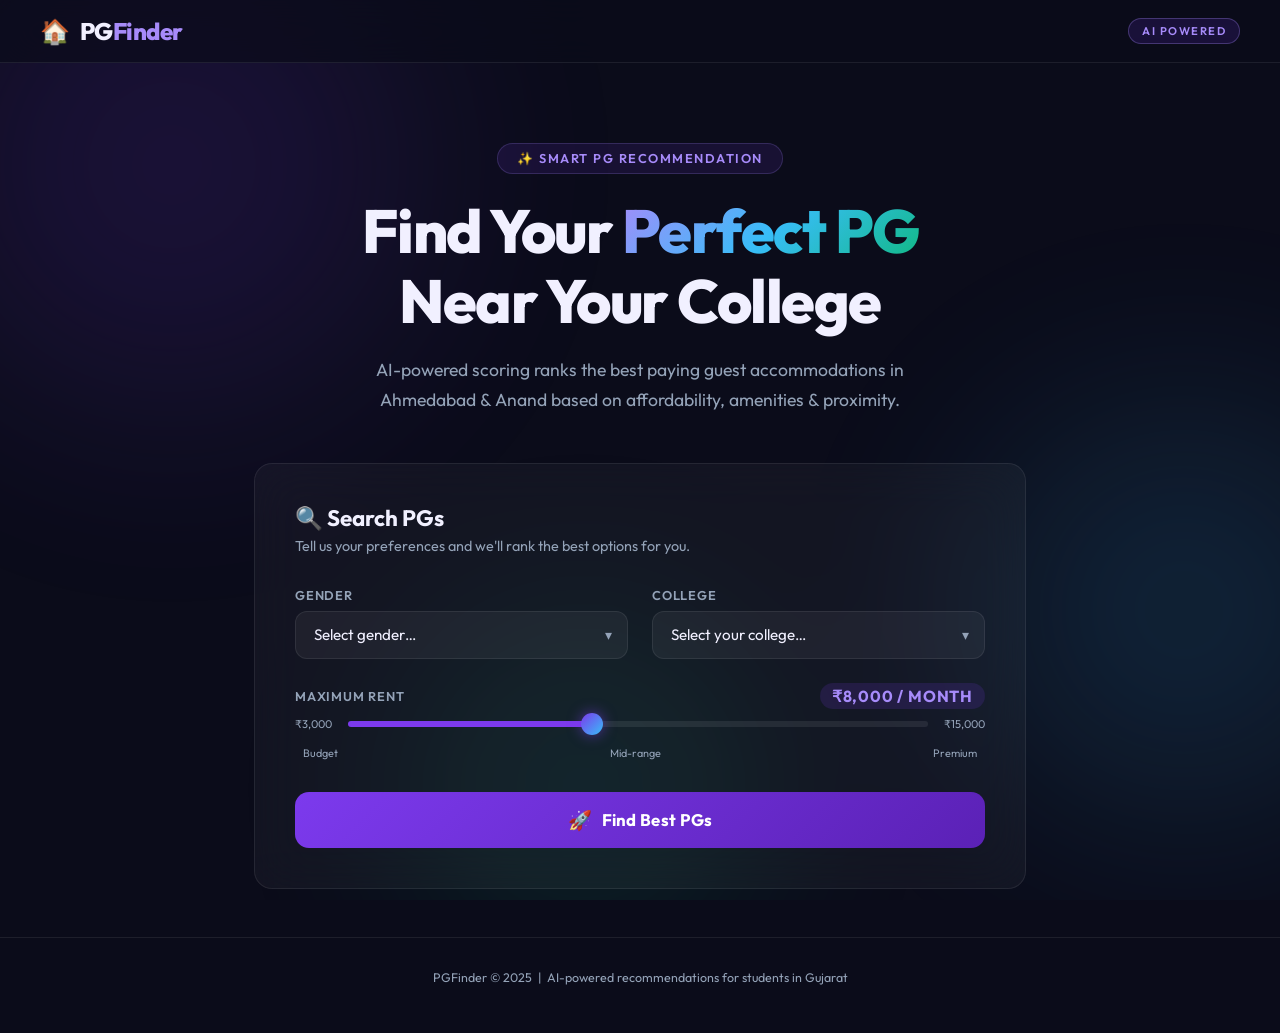
==== index.html @ 22bd1cbd "Add files via upload" ====
<!DOCTYPE html>
<html lang="en">
<head>
  <meta charset="UTF-8" />
  <meta name="viewport" content="width=device-width, initial-scale=1.0" />
  <title>PG Finder – Ahmedabad & Anand</title>
  <meta name="description" content="Find the best Paying Guest (PG) accommodations near your college in Ahmedabad and Anand with AI-powered rank scoring." />
  <link rel="preconnect" href="https://fonts.googleapis.com" />
  <link rel="preconnect" href="https://fonts.gstatic.com" crossorigin />
  <link href="https://fonts.googleapis.com/css2?family=Outfit:wght@300;400;500;600;700;800&display=swap" rel="stylesheet" />
  <link rel="stylesheet" href="/style.css" />
</head>
<body>

<!-- ── Animated Background ── -->
<div class="bg-orbs">
  <div class="orb orb-1"></div>
  <div class="orb orb-2"></div>
  <div class="orb orb-3"></div>
</div>

<!-- ── Navbar ── -->
<nav class="navbar">
  <div class="nav-brand">
    <span class="nav-icon">🏠</span>
    <span class="nav-title">PG<span class="accent">Finder</span></span>
  </div>
  <div class="nav-badge">AI Powered</div>
</nav>

<!-- ── Hero ── -->
<section class="hero">
  <div class="hero-content">
    <div class="hero-tag">✨ Smart PG Recommendation</div>
    <h1 class="hero-title">Find Your <span class="gradient-text">Perfect PG</span><br />Near Your College</h1>
    <p class="hero-subtitle">AI-powered scoring ranks the best paying guest accommodations in Ahmedabad &amp; Anand based on affordability, amenities &amp; proximity.</p>
  </div>
</section>

<!-- ── Search Form Card ── -->
<section class="search-section">
  <div class="glass-card form-card">
    <h2 class="form-title">🔍 Search PGs</h2>
    <p class="form-subtitle">Tell us your preferences and we'll rank the best options for you.</p>

    <form id="pgForm" onsubmit="searchPGs(event)">

      <div class="form-grid">

        <!-- Gender -->
        <div class="field-group">
          <label class="field-label" for="gender">Gender</label>
          <div class="select-wrapper">
            <select id="gender" name="gender" required>
              <option value="" disabled selected>Select gender…</option>
              <option value="Boys">👦 Boys</option>
              <option value="Girls">👧 Girls</option>
              <option value="Unisex">🧑 Unisex (Any)</option>
            </select>
            <span class="select-arrow">▾</span>
          </div>
        </div>

        <!-- College -->
        <div class="field-group">
          <label class="field-label" for="college">College</label>
          <div class="select-wrapper">
            <select id="college" name="college" required>
              <option value="" disabled selected>Select your college…</option>
              <!-- populated via JS -->
            </select>
            <span class="select-arrow">▾</span>
          </div>
        </div>

        <!-- Max Rent -->
        <div class="field-group full-width">
          <label class="field-label" for="rent">
            Maximum Rent
            <span class="rent-value" id="rentDisplay">₹8,000 / month</span>
          </label>
          <div class="range-wrapper">
            <span class="range-label">₹3,000</span>
            <input
              type="range"
              id="rent"
              name="rent"
              min="3000"
              max="15000"
              step="500"
              value="8000"
              oninput="updateRentDisplay(this.value)"
            />
            <span class="range-label">₹15,000</span>
          </div>
          <div class="rent-ticks">
            <span>Budget</span>
            <span>Mid-range</span>
            <span>Premium</span>
          </div>
        </div>

      </div>

      <button type="submit" class="btn-search" id="searchBtn">
        <span class="btn-inner">
          <span class="btn-icon">🚀</span>
          <span class="btn-text">Find Best PGs</span>
        </span>
        <div class="btn-glow"></div>
      </button>
    </form>
  </div>
</section>

<!-- ── Results ── -->
<section class="results-section" id="resultsSection" style="display:none">

  <!-- Stats Bar -->
  <div class="stats-bar glass-card" id="statsBar">
    <div class="stat-item">
      <span class="stat-number" id="statTotal">0</span>
      <span class="stat-label">PGs Found</span>
    </div>
    <div class="stat-divider"></div>
    <div class="stat-item">
      <span class="stat-number" id="statCity">–</span>
      <span class="stat-label">City</span>
    </div>
    <div class="stat-divider"></div>
    <div class="stat-item">
      <span class="stat-number" id="statTopScore">–</span>
      <span class="stat-label">Top Score</span>
    </div>
  </div>

  <!-- Results Header -->
  <div class="results-header">
    <h2 class="results-title" id="resultsTitle">Top Recommended PGs</h2>
    <p class="results-sub" id="results-sub-college">Ranked by our AI score combining rent, distance &amp; amenities</p>
  </div>

  <!-- Cards Grid -->
  <div class="pg-grid" id="pgGrid"></div>

</section>

<!-- ── No Results ── -->
<div class="no-results glass-card" id="noResults" style="display:none">
  <div class="no-results-icon">🔍</div>
  <h3>No PGs Found</h3>
  <p id="noResultsMsg">Try increasing your budget or selecting a different gender filter.</p>
</div>

<!-- ── Footer ── -->
<footer class="footer">
  <p>PGFinder © 2025 &nbsp;|&nbsp; AI-powered recommendations for students in Gujarat</p>
</footer>

<!-- ── Loading Overlay ── -->
<div class="loading-overlay" id="loadingOverlay" style="display:none">
  <div class="loader">
    <div class="loader-ring"></div>
    <p class="loader-text">Finding best PGs…</p>
  </div>
</div>

<script src="/app.js"></script>
</body>
</html>
---- style.css ----
/* ──────────────────────────────────────────────────────────
   PG Finder — Premium Dark Glassmorphism UI
   ────────────────────────────────────────────────────────── */

/* ── Reset & Base ── */
*, *::before, *::after { box-sizing: border-box; margin: 0; padding: 0; }

:root {
  --accent:       #7c3aed;
  --accent-light: #a78bfa;
  --accent-glow:  rgba(124,58,237,0.35);
  --emerald:      #10b981;
  --amber:        #f59e0b;
  --rose:         #f43f5e;
  --sky:          #38bdf8;
  --bg:           #0b0c1a;
  --bg2:          #111228;
  --glass-bg:     rgba(255,255,255,0.04);
  --glass-border: rgba(255,255,255,0.08);
  --text:         #f1f0ff;
  --text-muted:   #94a3b8;
  --radius:       18px;
  --transition:   0.3s cubic-bezier(0.4,0,0.2,1);
}

html { scroll-behavior: smooth; }

body {
  font-family: 'Outfit', sans-serif;
  background: var(--bg);
  color: var(--text);
  min-height: 100vh;
  overflow-x: hidden;
}

/* ── Animated Background Orbs ── */
.bg-orbs { position: fixed; inset: 0; pointer-events: none; z-index: 0; overflow: hidden; }

.orb {
  position: absolute;
  border-radius: 50%;
  filter: blur(100px);
  opacity: 0.18;
  animation: orbFloat 12s ease-in-out infinite;
}

.orb-1 {
  width: 600px; height: 600px;
  background: radial-gradient(circle, #7c3aed, transparent);
  top: -15%; left: -10%;
  animation-delay: 0s;
}

.orb-2 {
  width: 500px; height: 500px;
  background: radial-gradient(circle, #38bdf8, transparent);
  top: 40%; right: -12%;
  animation-delay: 4s;
}

.orb-3 {
  width: 400px; height: 400px;
  background: radial-gradient(circle, #10b981, transparent);
  bottom: -10%; left: 30%;
  animation-delay: 8s;
}

@keyframes orbFloat {
  0%, 100% { transform: translateY(0) scale(1); }
  50%       { transform: translateY(-40px) scale(1.06); }
}

/* ── Navbar ── */
.navbar {
  position: sticky; top: 0; z-index: 100;
  display: flex; align-items: center; justify-content: space-between;
  padding: 1rem 2.5rem;
  background: rgba(11,12,26,0.7);
  backdrop-filter: blur(20px);
  border-bottom: 1px solid var(--glass-border);
}

.nav-brand { display: flex; align-items: center; gap: 0.6rem; }
.nav-icon  { font-size: 1.5rem; }
.nav-title { font-size: 1.5rem; font-weight: 800; letter-spacing: -0.5px; }
.nav-title .accent { color: var(--accent-light); }

.nav-badge {
  font-size: 0.7rem; font-weight: 600; letter-spacing: 1.5px;
  text-transform: uppercase; color: var(--accent-light);
  background: rgba(124,58,237,0.15);
  border: 1px solid rgba(167,139,250,0.3);
  padding: 0.3rem 0.8rem; border-radius: 100px;
}

/* ── Hero ── */
.hero {
  position: relative; z-index: 1;
  text-align: center;
  padding: 5rem 2rem 3rem;
}

.hero-tag {
  display: inline-block;
  font-size: 0.8rem; font-weight: 600;
  letter-spacing: 1.5px; text-transform: uppercase;
  color: var(--accent-light);
  background: rgba(124,58,237,0.12);
  border: 1px solid rgba(167,139,250,0.2);
  padding: 0.4rem 1.2rem; border-radius: 100px;
  margin-bottom: 1.4rem;
  animation: fadeUp 0.6s ease both;
}

.hero-title {
  font-size: clamp(2.2rem, 5vw, 3.8rem);
  font-weight: 800;
  line-height: 1.15;
  letter-spacing: -1.5px;
  margin-bottom: 1.2rem;
  animation: fadeUp 0.7s 0.1s ease both;
}

.gradient-text {
  background: linear-gradient(135deg, var(--accent-light) 0%, var(--sky) 50%, var(--emerald) 100%);
  -webkit-background-clip: text;
  -webkit-text-fill-color: transparent;
  background-clip: text;
}

.hero-subtitle {
  font-size: 1.1rem; color: var(--text-muted);
  max-width: 580px; margin: 0 auto;
  line-height: 1.7;
  animation: fadeUp 0.8s 0.2s ease both;
}

@keyframes fadeUp {
  from { opacity: 0; transform: translateY(24px); }
  to   { opacity: 1; transform: translateY(0); }
}

/* ── Glass Card ── */
.glass-card {
  background: var(--glass-bg);
  border: 1px solid var(--glass-border);
  backdrop-filter: blur(24px);
  border-radius: var(--radius);
  transition: var(--transition);
}

/* ── Search Form Section ── */
.search-section {
  position: relative; z-index: 1;
  max-width: 820px; margin: 0 auto;
  padding: 0 1.5rem 3rem;
}

.form-card { padding: 2.5rem; }

.form-title {
  font-size: 1.4rem; font-weight: 700;
  margin-bottom: 0.3rem;
}

.form-subtitle {
  color: var(--text-muted); font-size: 0.9rem;
  margin-bottom: 2rem;
}

/* ── Form Grid ── */
.form-grid {
  display: grid;
  grid-template-columns: 1fr 1fr;
  gap: 1.5rem;
  margin-bottom: 2rem;
}

.field-group { display: flex; flex-direction: column; gap: 0.5rem; }
.field-group.full-width { grid-column: 1 / -1; }

.field-label {
  font-size: 0.8rem; font-weight: 600;
  letter-spacing: 0.8px; text-transform: uppercase;
  color: var(--text-muted);
  display: flex; align-items: center; justify-content: space-between;
}

/* ── Select ── */
.select-wrapper { position: relative; }

.select-wrapper select {
  width: 100%;
  -webkit-appearance: none;
  appearance: none;
  background: rgba(255,255,255,0.05);
  border: 1px solid var(--glass-border);
  border-radius: 12px;
  color: var(--text);
  font-family: 'Outfit', sans-serif;
  font-size: 0.95rem;
  padding: 0.85rem 2.5rem 0.85rem 1.1rem;
  cursor: pointer;
  transition: var(--transition);
  outline: none;
}

.select-wrapper select:focus,
.select-wrapper select:hover {
  border-color: rgba(167,139,250,0.5);
  background: rgba(124,58,237,0.08);
  box-shadow: 0 0 0 3px rgba(124,58,237,0.12);
}

.select-wrapper select option {
  background: #1a1b2e;
  color: var(--text);
}

.select-arrow {
  position: absolute; right: 1rem; top: 50%;
  transform: translateY(-50%);
  color: var(--text-muted); pointer-events: none;
  font-size: 0.9rem;
}

/* ── Range Slider ── */
.range-wrapper {
  display: flex; align-items: center; gap: 1rem;
}

.range-label {
  font-size: 0.7rem; color: var(--text-muted);
  white-space: nowrap;
}

input[type="range"] {
  flex: 1; height: 6px;
  -webkit-appearance: none;
  background: rgba(255,255,255,0.08);
  border-radius: 100px;
  outline: none;
  cursor: pointer;
}

input[type="range"]::-webkit-slider-thumb {
  -webkit-appearance: none;
  width: 22px; height: 22px;
  border-radius: 50%;
  background: linear-gradient(135deg, var(--accent), var(--sky));
  box-shadow: 0 0 14px rgba(124,58,237,0.6);
  cursor: pointer;
  transition: transform 0.2s;
}

input[type="range"]::-webkit-slider-thumb:hover {
  transform: scale(1.2);
}

.rent-value {
  font-size: 1rem; font-weight: 700;
  color: var(--accent-light);
  background: rgba(124,58,237,0.15);
  padding: 0.2rem 0.75rem; border-radius: 100px;
}

.rent-ticks {
  display: flex; justify-content: space-between;
  font-size: 0.68rem; color: var(--text-muted);
  margin-top: 0.4rem;
  padding: 0 0.5rem;
}

/* ── Search Button ── */
.btn-search {
  position: relative;
  width: 100%;
  padding: 1rem 2rem;
  border: none; border-radius: 14px;
  background: linear-gradient(135deg, var(--accent) 0%, #5b21b6 100%);
  color: #fff;
  font-family: 'Outfit', sans-serif;
  font-size: 1.05rem; font-weight: 700;
  cursor: pointer;
  overflow: hidden;
  transition: var(--transition);
  letter-spacing: 0.3px;
}

.btn-search:hover { transform: translateY(-2px); box-shadow: 0 10px 40px rgba(124,58,237,0.45); }
.btn-search:active { transform: translateY(0); }

.btn-inner { position: relative; z-index: 1; display: flex; align-items: center; justify-content: center; gap: 0.6rem; }
.btn-icon { font-size: 1.2rem; }

.btn-glow {
  position: absolute; inset: 0;
  background: linear-gradient(135deg, transparent 0%, rgba(255,255,255,0.12) 50%, transparent 100%);
  transform: translateX(-100%);
  transition: transform 0.5s;
}
.btn-search:hover .btn-glow { transform: translateX(100%); }

/* ── Stats Bar ── */
.results-section {
  position: relative; z-index: 1;
  max-width: 1100px; margin: 0 auto;
  padding: 0 1.5rem 4rem;
}

.stats-bar {
  display: flex; align-items: center; justify-content: center;
  gap: 0; padding: 1.2rem 2rem;
  margin-bottom: 2rem;
  overflow: hidden;
}

.stat-item { text-align: center; padding: 0 2.5rem; }
.stat-number { display: block; font-size: 1.8rem; font-weight: 800; color: var(--accent-light); }
.stat-label  { font-size: 0.72rem; color: var(--text-muted); text-transform: uppercase; letter-spacing: 1px; }
.stat-divider { width: 1px; height: 40px; background: var(--glass-border); flex-shrink: 0; }

/* ── Results Header ── */
.results-header { text-align: center; margin-bottom: 2rem; }
.results-title { font-size: 1.8rem; font-weight: 800; margin-bottom: 0.4rem; }
.results-sub   { color: var(--text-muted); font-size: 0.88rem; }

/* ── PG Cards Grid ── */
.pg-grid {
  display: grid;
  grid-template-columns: repeat(auto-fill, minmax(320px, 1fr));
  gap: 1.5rem;
}

/* ── Individual PG Card ── */
.pg-card {
  background: var(--glass-bg);
  border: 1px solid var(--glass-border);
  backdrop-filter: blur(20px);
  border-radius: var(--radius);
  padding: 1.5rem;
  transition: var(--transition);
  cursor: default;
  position: relative;
  overflow: hidden;
  animation: cardIn 0.4s ease both;
}

.pg-card::before {
  content: '';
  position: absolute; inset: 0;
  background: linear-gradient(135deg, rgba(124,58,237,0.06), transparent 60%);
  opacity: 0;
  transition: var(--transition);
}

.pg-card:hover {
  border-color: rgba(167,139,250,0.35);
  transform: translateY(-4px);
  box-shadow: 0 20px 60px rgba(0,0,0,0.4), 0 0 0 1px rgba(167,139,250,0.15);
}

.pg-card:hover::before { opacity: 1; }

@keyframes cardIn {
  from { opacity: 0; transform: translateY(20px) scale(0.97); }
  to   { opacity: 1; transform: translateY(0) scale(1); }
}

/* Rank Badge */
.card-rank {
  position: absolute; top: 1.2rem; right: 1.2rem;
  width: 52px; height: 52px;
  border-radius: 50%;
  display: flex; flex-direction: column; align-items: center; justify-content: center;
  font-size: 0.62rem; font-weight: 700; letter-spacing: 0.5px;
  text-transform: uppercase; line-height: 1.1;
}

.card-rank.gold   { background: linear-gradient(135deg, #f59e0b, #d97706); color: #fff; box-shadow: 0 4px 16px rgba(245,158,11,0.4); }
.card-rank.silver { background: linear-gradient(135deg, #94a3b8, #64748b); color: #fff; box-shadow: 0 4px 16px rgba(148,163,184,0.3); }
.card-rank.bronze { background: linear-gradient(135deg, #cd7c46, #a05c35); color: #fff; box-shadow: 0 4px 16px rgba(205,124,70,0.3); }
.card-rank.normal { background: rgba(124,58,237,0.15); border: 1px solid rgba(167,139,250,0.2); color: var(--accent-light); }

.card-rank .rank-num  { font-size: 1.1rem; font-weight: 800; line-height: 1; }
.card-rank .rank-lbl  { font-size: 0.5rem; opacity: 0.85; }

/* Card Content */
.card-top { padding-right: 60px; margin-bottom: 0.9rem; }

.pg-name {
  font-size: 1.1rem; font-weight: 700;
  margin-bottom: 0.25rem; line-height: 1.3;
}

.pg-location {
  display: flex; align-items: center; gap: 0.4rem;
  font-size: 0.8rem; color: var(--text-muted);
  flex-wrap: wrap;
}

.city-tag {
  font-size: 0.68rem; font-weight: 700;
  padding: 0.15rem 0.6rem; border-radius: 100px;
  text-transform: uppercase; letter-spacing: 0.6px;
  background: rgba(56,189,248,0.15);
  border: 1px solid rgba(56,189,248,0.3);
  color: var(--sky);
}

/* Score Bar */
.score-section { margin: 1rem 0; }

.score-label {
  display: flex; justify-content: space-between;
  font-size: 0.72rem; color: var(--text-muted);
  margin-bottom: 0.5rem;
  text-transform: uppercase; letter-spacing: 0.8px;
}

.score-val { color: var(--accent-light); font-weight: 700; font-size: 0.9rem; }

.score-bar-bg {
  height: 6px; background: rgba(255,255,255,0.07);
  border-radius: 100px; overflow: hidden;
}

.score-bar-fill {
  height: 100%; border-radius: 100px;
  background: linear-gradient(90deg, var(--accent), var(--sky), var(--emerald));
  transition: width 0.8s cubic-bezier(0.4,0,0.2,1) 0.1s;
}

/* Info Grid */
.card-info {
  display: grid; grid-template-columns: repeat(2, 1fr);
  gap: 0.6rem; margin: 1rem 0;
}

.info-item {
  display: flex; flex-direction: column;
  background: rgba(255,255,255,0.03);
  border: 1px solid var(--glass-border);
  border-radius: 10px; padding: 0.6rem 0.8rem;
}

.info-val { font-size: 0.95rem; font-weight: 600; }
.info-lbl { font-size: 0.65rem; color: var(--text-muted); text-transform: uppercase; letter-spacing: 0.8px; margin-top: 0.1rem; }

/* Amenity Chips */
.amenity-row {
  display: flex; flex-wrap: wrap; gap: 0.5rem;
  margin-top: 0.6rem;
}

.chip {
  display: flex; align-items: center; gap: 0.3rem;
  font-size: 0.72rem; font-weight: 600;
  padding: 0.28rem 0.7rem; border-radius: 100px;
  border: 1px solid transparent;
}

.chip.yes { background: rgba(16,185,129,0.12); border-color: rgba(16,185,129,0.25); color: #34d399; }
.chip.no  { background: rgba(244,63,94,0.07);  border-color: rgba(244,63,94,0.15);  color: #fb7185; }

/* Label Badge */
.label-badge {
  display: inline-block;
  font-size: 0.7rem; font-weight: 700;
  padding: 0.25rem 0.85rem; border-radius: 100px;
  text-transform: uppercase; letter-spacing: 0.8px;
  margin-top: 1rem;
}

.label-badge.recommended     { background: rgba(16,185,129,0.15); color: #34d399; border: 1px solid rgba(16,185,129,0.25); }
.label-badge.not-recommended { background: rgba(244,63,94,0.10);  color: #fb7185; border: 1px solid rgba(244,63,94,0.2); }

/* ── No Results ── */
.no-results {
  text-align: center;
  max-width: 480px; margin: 2rem auto;
  padding: 3rem 2rem;
  position: relative; z-index: 1;
}

.no-results-icon { font-size: 3rem; margin-bottom: 1rem; }
.no-results h3   { font-size: 1.3rem; margin-bottom: 0.5rem; }
.no-results p    { color: var(--text-muted); font-size: 0.9rem; }

/* ── Loading Overlay ── */
.loading-overlay {
  position: fixed; inset: 0; z-index: 200;
  background: rgba(11,12,26,0.75);
  backdrop-filter: blur(8px);
  display: flex; align-items: center; justify-content: center;
}

.loader { text-align: center; }
.loader-ring {
  width: 56px; height: 56px;
  border: 4px solid rgba(167,139,250,0.2);
  border-top-color: var(--accent-light);
  border-radius: 50%;
  animation: spin 0.8s linear infinite;
  margin: 0 auto 1rem;
}
@keyframes spin { to { transform: rotate(360deg); } }
.loader-text { color: var(--text-muted); font-size: 0.9rem; }

/* ── Footer ── */
.footer {
  position: relative; z-index: 1;
  text-align: center;
  color: var(--text-muted); font-size: 0.78rem;
  padding: 2rem 1rem 3rem;
  border-top: 1px solid var(--glass-border);
}

/* ── Responsive ── */
@media (max-width: 640px) {
  .navbar { padding: 1rem 1.2rem; }
  .form-grid { grid-template-columns: 1fr; }
  .field-group.full-width { grid-column: 1; }
  .stats-bar { flex-direction: column; gap: 1rem; }
  .stat-divider { width: 60%; height: 1px; }
  .stat-item { padding: 0; }
  .pg-grid { grid-template-columns: 1fr; }
}
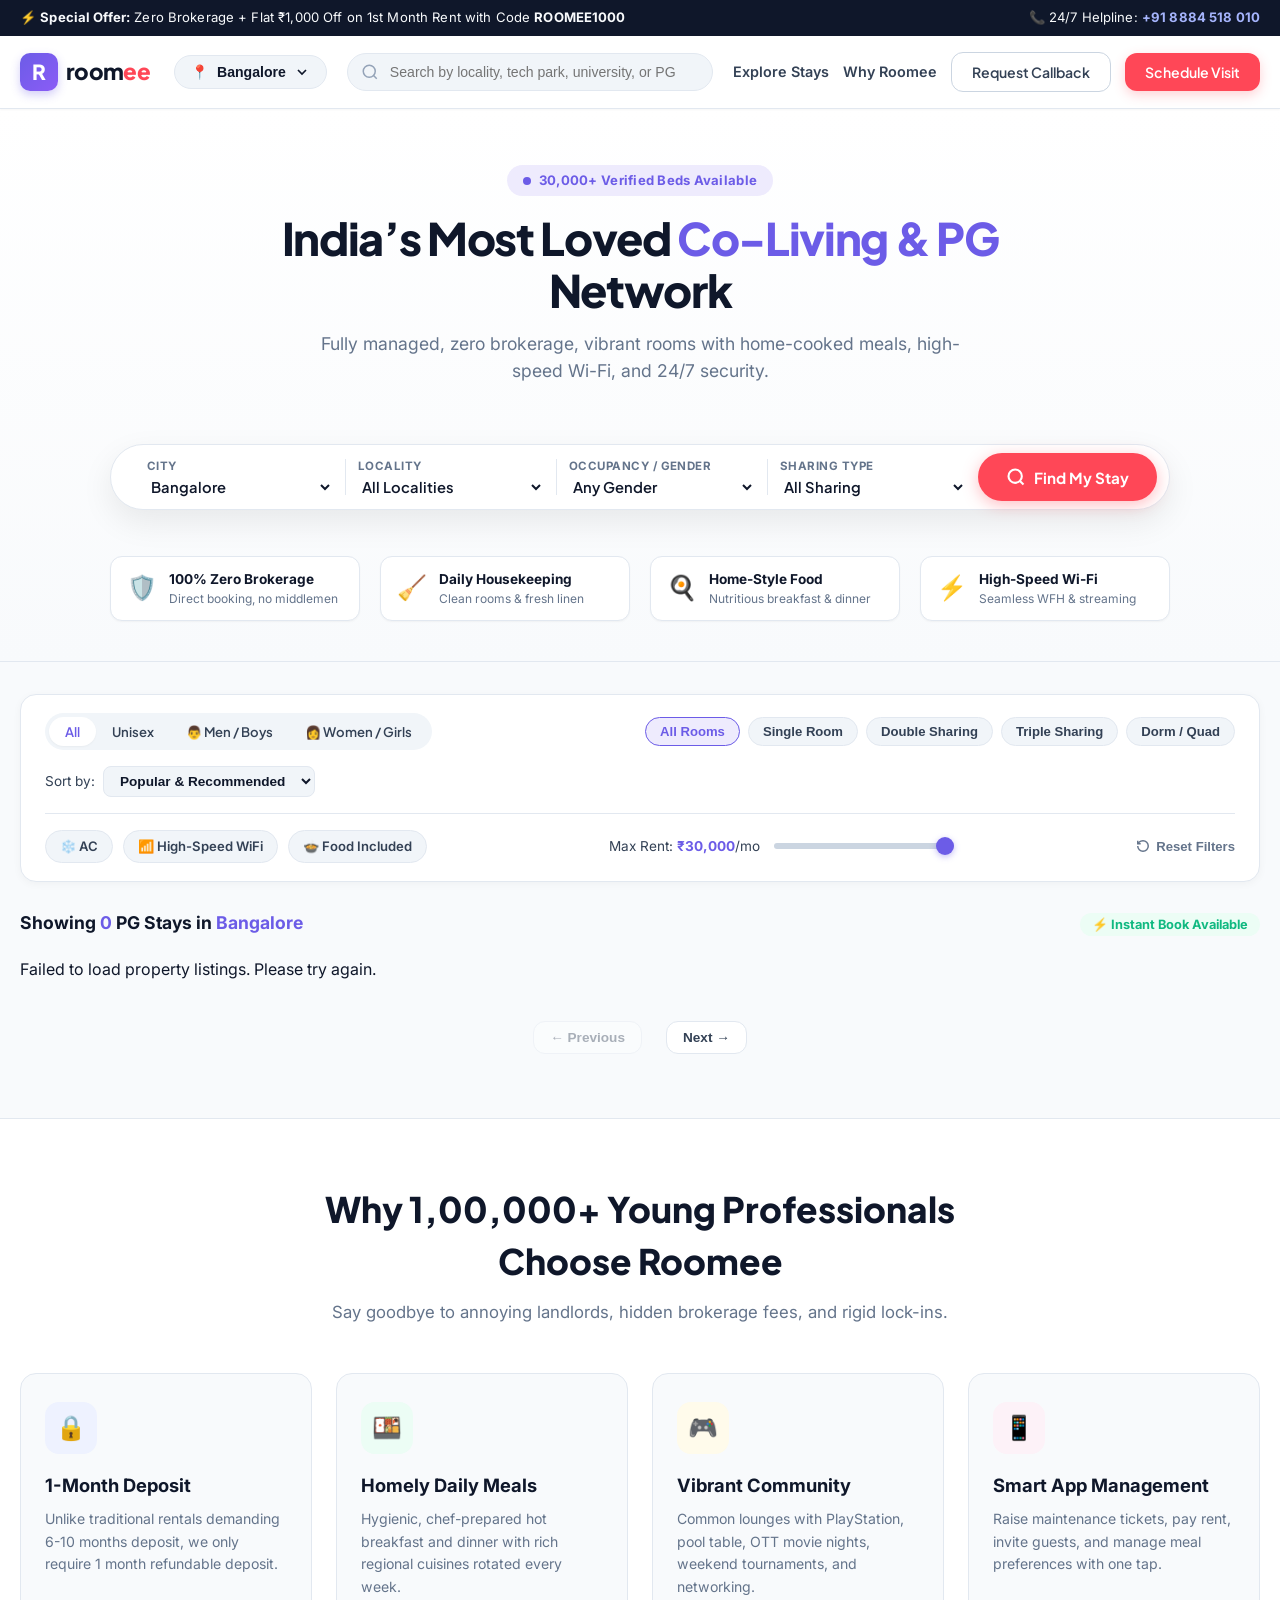
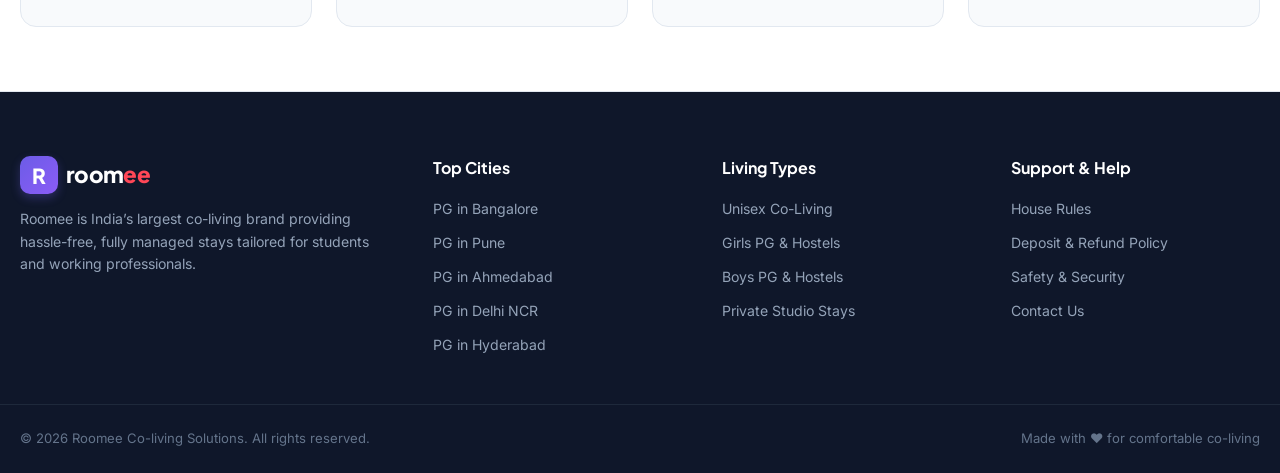
==== commit eda4e6b4: "main-update" ====
--- a/index.html
+++ b/index.html
@@ -1,170 +1,494 @@
 <!DOCTYPE html>
 <html lang="en">
 <head>
-  <meta charset="UTF-8" />
-  <meta name="viewport" content="width=device-width, initial-scale=1.0" />
-  <title>PG Finder – Ahmedabad & Anand</title>
-  <meta name="description" content="Find the best Paying Guest (PG) accommodations near your college in Ahmedabad and Anand with AI-powered rank scoring." />
-  <link rel="preconnect" href="https://fonts.googleapis.com" />
-  <link rel="preconnect" href="https://fonts.gstatic.com" crossorigin />
-  <link href="https://fonts.googleapis.com/css2?family=Outfit:wght@300;400;500;600;700;800&display=swap" rel="stylesheet" />
-  <link rel="stylesheet" href="/style.css" />
+  <meta charset="UTF-8">
+  <meta name="viewport" content="width=device-width, initial-scale=1.0">
+  <title>Roomee | India's Largest Managed Co-living & PG Discovery Platform</title>
+  <meta name="description" content="Find verified, fully-furnished PG & co-living spaces with zero brokerage, high-speed Wi-Fi, daily housekeeping, and home-cooked meals across Bangalore, Pune, Delhi, Mumbai, Hyderabad, and more.">
+  
+  <!-- Fonts -->
+  <link rel="preconnect" href="https://fonts.googleapis.com">
+  <link rel="preconnect" href="https://fonts.gstatic.com" crossorigin>
+  <link href="https://fonts.googleapis.com/css2?family=Plus+Jakarta+Sans:wght@400;500;600;700;800&family=Inter:wght@400;500;600;700&display=swap" rel="stylesheet">
+  
+  <link rel="stylesheet" href="/style.css">
 </head>
 <body>
 
-<!-- ── Animated Background ── -->
-<div class="bg-orbs">
-  <div class="orb orb-1"></div>
-  <div class="orb orb-2"></div>
-  <div class="orb orb-3"></div>
-</div>
-
-<!-- ── Navbar ── -->
-<nav class="navbar">
-  <div class="nav-brand">
-    <span class="nav-icon">🏠</span>
-    <span class="nav-title">PG<span class="accent">Finder</span></span>
+  <!-- Top Announcement Bar -->
+  <div class="top-banner">
+    <div class="container top-banner-content">
+      <span>⚡ <strong>Special Offer:</strong> Zero Brokerage + Flat ₹1,000 Off on 1st Month Rent with Code <strong>ROOMEE1000</strong></span>
+      <span class="banner-right">📞 24/7 Helpline: <strong>+91 8884 518 010</strong></span>
+    </div>
   </div>
-  <div class="nav-badge">AI Powered</div>
-</nav>
-
-<!-- ── Hero ── -->
-<section class="hero">
-  <div class="hero-content">
-    <div class="hero-tag">✨ Smart PG Recommendation</div>
-    <h1 class="hero-title">Find Your <span class="gradient-text">Perfect PG</span><br />Near Your College</h1>
-    <p class="hero-subtitle">AI-powered scoring ranks the best paying guest accommodations in Ahmedabad &amp; Anand based on affordability, amenities &amp; proximity.</p>
+
+  <!-- Header / Navbar -->
+  <header class="navbar">
+    <div class="container nav-container">
+      <div class="nav-left">
+        <a href="/" class="brand-logo">
+          <span class="logo-mark">R</span>
+          <span class="logo-text">room<span class="logo-highlight">ee</span></span>
+        </a>
+        <div class="city-selector-dropdown">
+          <button class="city-select-btn" id="currentCityBtn">
+            <span class="city-icon" id="currentCityIcon">📍</span>
+            <span class="city-name" id="currentCityName">Bangalore</span>
+            <svg class="chevron-icon" width="16" height="16" viewBox="0 0 24 24" fill="none" stroke="currentColor" stroke-width="2.5"><path d="m6 9 6 6 6-6"/></svg>
+          </button>
+          <div class="city-dropdown-menu" id="cityDropdownMenu">
+            <div class="city-dropdown-header">Select Your City</div>
+            <div class="city-grid" id="cityDropdownGrid">
+              <!-- Populated by JS -->
+            </div>
+          </div>
+        </div>
+      </div>
+
+      <div class="nav-search-bar">
+        <svg class="search-icon" width="18" height="18" viewBox="0 0 24 24" fill="none" stroke="currentColor" stroke-width="2"><circle cx="11" cy="11" r="8"/><path d="m21 21-4.3-4.3"/></svg>
+        <input type="text" id="globalSearchInput" placeholder="Search by locality, tech park, university, or PG name..." autocomplete="off">
+        <button id="globalSearchClear" class="clear-search-btn" style="display:none;">&times;</button>
+      </div>
+
+      <div class="nav-right">
+        <a href="#exploreSection" class="nav-link">Explore Stays</a>
+        <a href="#whyRoomee" class="nav-link">Why Roomee</a>
+        <button class="btn btn-outline" id="requestCallbackBtn">Request Callback</button>
+        <button class="btn btn-primary" id="scheduleTopVisitBtn">Schedule Visit</button>
+      </div>
+    </div>
+  </header>
+
+  <!-- Hero Section -->
+  <section class="hero-section">
+    <div class="container hero-container">
+      <div class="hero-badge">
+        <span class="pulse-dot"></span> 30,000+ Verified Beds Available
+      </div>
+      <h1 class="hero-title">
+        India’s Most Loved <span class="highlight-text">Co-Living & PG</span> Network
+      </h1>
+      <p class="hero-subtitle">
+        Fully managed, zero brokerage, vibrant rooms with home-cooked meals, high-speed Wi-Fi, and 24/7 security.
+      </p>
+
+      <!-- City Quick Select Pills -->
+      <div class="city-quick-pills" id="heroCityPills">
+        <!-- Populated by JS -->
+      </div>
+
+      <!-- Hero Search & Filter Capsule -->
+      <div class="hero-search-capsule">
+        <div class="capsule-item">
+          <label>City</label>
+          <select id="heroSelectCity" class="capsule-select">
+            <option value="Bangalore">Bangalore</option>
+            <option value="Pune">Pune</option>
+            <option value="Ahmedabad">Ahmedabad</option>
+            <option value="Delhi">Delhi</option>
+            <option value="Chennai">Chennai</option>
+            <option value="Hyderabad">Hyderabad</option>
+            <option value="Mumbai">Mumbai</option>
+            <option value="Gurgaon">Gurgaon</option>
+            <option value="Noida">Noida</option>
+            <option value="Jaipur">Jaipur</option>
+          </select>
+        </div>
+        <div class="capsule-divider"></div>
+        <div class="capsule-item">
+          <label>Locality</label>
+          <select id="heroSelectLocality" class="capsule-select">
+            <option value="all">All Localities</option>
+          </select>
+        </div>
+        <div class="capsule-divider"></div>
+        <div class="capsule-item">
+          <label>Occupancy / Gender</label>
+          <select id="heroSelectGender" class="capsule-select">
+            <option value="all">Any Gender</option>
+            <option value="unisex">Unisex Co-living</option>
+            <option value="men">Boys / Men</option>
+            <option value="women">Girls / Women</option>
+          </select>
+        </div>
+        <div class="capsule-divider"></div>
+        <div class="capsule-item">
+          <label>Sharing Type</label>
+          <select id="heroSelectSharing" class="capsule-select">
+            <option value="all">All Sharing</option>
+            <option value="single">Private Room</option>
+            <option value="double">Double Sharing</option>
+            <option value="triple">Triple Sharing</option>
+            <option value="dorm">Dorm / Quad</option>
+          </select>
+        </div>
+        <button class="btn btn-hero-search" id="heroSearchBtn">
+          <svg width="20" height="20" viewBox="0 0 24 24" fill="none" stroke="currentColor" stroke-width="2.5"><circle cx="11" cy="11" r="8"/><path d="m21 21-4.3-4.3"/></svg>
+          <span>Find My Stay</span>
+        </button>
+      </div>
+
+      <!-- Trust Badges Strip -->
+      <div class="trust-strip">
+        <div class="trust-item">
+          <div class="trust-icon">🛡️</div>
+          <div>
+            <strong>100% Zero Brokerage</strong>
+            <span>Direct booking, no middlemen</span>
+          </div>
+        </div>
+        <div class="trust-item">
+          <div class="trust-icon">🧹</div>
+          <div>
+            <strong>Daily Housekeeping</strong>
+            <span>Clean rooms & fresh linen</span>
+          </div>
+        </div>
+        <div class="trust-item">
+          <div class="trust-icon">🍳</div>
+          <div>
+            <strong>Home-Style Food</strong>
+            <span>Nutritious breakfast & dinner</span>
+          </div>
+        </div>
+        <div class="trust-item">
+          <div class="trust-icon">⚡</div>
+          <div>
+            <strong>High-Speed Wi-Fi</strong>
+            <span>Seamless WFH & streaming</span>
+          </div>
+        </div>
+      </div>
+    </div>
+  </section>
+
+  <!-- Main Explore & Filter Section -->
+  <main class="main-content" id="exploreSection">
+    <div class="container">
+
+      <!-- Sticky Filter Bar -->
+      <div class="filter-wrapper">
+        <div class="filter-header-bar">
+          
+          <!-- Gender segmented control -->
+          <div class="gender-segmented-control" id="genderFilterGroup">
+            <button class="seg-btn active" data-gender="all">All</button>
+            <button class="seg-btn" data-gender="unisex">Unisex</button>
+            <button class="seg-btn" data-gender="men">👨 Men / Boys</button>
+            <button class="seg-btn" data-gender="women">👩 Women / Girls</button>
+          </div>
+
+          <!-- Sharing Type Pills -->
+          <div class="sharing-chips" id="sharingFilterGroup">
+            <button class="chip active" data-sharing="all">All Rooms</button>
+            <button class="chip" data-sharing="single">Single Room</button>
+            <button class="chip" data-sharing="double">Double Sharing</button>
+            <button class="chip" data-sharing="triple">Triple Sharing</button>
+            <button class="chip" data-sharing="dorm">Dorm / Quad</button>
+          </div>
+
+          <!-- Sort dropdown -->
+          <div class="sort-wrapper">
+            <label for="sortBySelect">Sort by:</label>
+            <select id="sortBySelect" class="sort-select">
+              <option value="popular">Popular & Recommended</option>
+              <option value="price_asc">Price: Low to High</option>
+              <option value="price_desc">Price: High to Low</option>
+              <option value="rating_desc">Highest Rated (4.5+)</option>
+            </select>
+          </div>
+        </div>
+
+        <!-- Secondary Filter Bar (Amenities & Budget) -->
+        <div class="secondary-filter-bar">
+          <!-- Amenities Chips -->
+          <div class="amenities-chips">
+            <label class="amenity-checkbox">
+              <input type="checkbox" id="filterAc">
+              <span class="custom-chip">❄️ AC</span>
+            </label>
+            <label class="amenity-checkbox">
+              <input type="checkbox" id="filterWifi">
+              <span class="custom-chip">📶 High-Speed WiFi</span>
+            </label>
+            <label class="amenity-checkbox">
+              <input type="checkbox" id="filterFood">
+              <span class="custom-chip">🍲 Food Included</span>
+            </label>
+          </div>
+
+          <!-- Budget Range Slider -->
+          <div class="budget-slider-wrapper">
+            <div class="budget-label-row">
+              <span>Max Rent: <strong id="budgetVal">₹30,000</strong>/mo</span>
+            </div>
+            <input type="range" id="budgetRange" min="4000" max="30000" step="500" value="30000" class="styled-slider">
+          </div>
+
+          <!-- Reset Filter Button -->
+          <button id="resetFiltersBtn" class="btn-reset-filters" title="Reset all filters">
+            <svg width="14" height="14" viewBox="0 0 24 24" fill="none" stroke="currentColor" stroke-width="2.5"><path d="M3 12a9 9 0 1 0 9-9 9.75 9.75 0 0 0-6.74 2.74L3 8"/><path d="M3 3v5h5"/></svg>
+            Reset Filters
+          </button>
+        </div>
+      </div>
+
+      <!-- Results Stats & Active Chips Header -->
+      <div class="results-meta-bar">
+        <div class="results-count-text">
+          Showing <span id="resultsCount">0</span> PG Stays in <span id="resultsCityName">Bangalore</span>
+        </div>
+        <div class="view-toggle">
+          <span class="active-badge" id="resultsBadgeText">⚡ Instant Book Available</span>
+        </div>
+      </div>
+
+      <!-- PG Grid List -->
+      <div class="pg-grid" id="pgGridContainer">
+        <!-- Dynamic Cards Injected by JS -->
+      </div>
+
+      <!-- Empty State -->
+      <div class="empty-state" id="emptyState" style="display: none;">
+        <div class="empty-icon">🔍</div>
+        <h3>No matching PGs found</h3>
+        <p>Try loosening your budget, removing amenities filters, or picking another locality.</p>
+        <button class="btn btn-primary" id="emptyResetBtn">Reset All Filters</button>
+      </div>
+
+      <!-- Pagination -->
+      <div class="pagination-wrapper" id="paginationWrapper">
+        <button class="page-nav-btn" id="prevPageBtn" disabled>&larr; Previous</button>
+        <div class="page-numbers" id="pageNumbersContainer">
+          <!-- Page pills -->
+        </div>
+        <button class="page-nav-btn" id="nextPageBtn">Next &rarr;</button>
+      </div>
+
+    </div>
+  </main>
+
+  <!-- Why Choose Roomee Section -->
+  <section class="why-zolo-section" id="whyRoomee">
+    <div class="container">
+      <div class="section-heading-center">
+        <h2>Why 1,00,000+ Young Professionals Choose Roomee</h2>
+        <p>Say goodbye to annoying landlords, hidden brokerage fees, and rigid lock-ins.</p>
+      </div>
+
+      <div class="features-grid">
+        <div class="feature-card">
+          <div class="feature-icon-box" style="background:#eef2ff; color:#6366f1;">
+            🔒
+          </div>
+          <h3>1-Month Deposit</h3>
+          <p>Unlike traditional rentals demanding 6-10 months deposit, we only require 1 month refundable deposit.</p>
+        </div>
+        <div class="feature-card">
+          <div class="feature-icon-box" style="background:#ecfdf5; color:#10b981;">
+            🍱
+          </div>
+          <h3>Homely Daily Meals</h3>
+          <p>Hygienic, chef-prepared hot breakfast and dinner with rich regional cuisines rotated every week.</p>
+        </div>
+        <div class="feature-card">
+          <div class="feature-icon-box" style="background:#fffbeb; color:#f59e0b;">
+            🎮
+          </div>
+          <h3>Vibrant Community</h3>
+          <p>Common lounges with PlayStation, pool table, OTT movie nights, weekend tournaments, and networking.</p>
+        </div>
+        <div class="feature-card">
+          <div class="feature-icon-box" style="background:#fdf2f8; color:#ec4899;">
+            📱
+          </div>
+          <h3>Smart App Management</h3>
+          <p>Raise maintenance tickets, pay rent, invite guests, and manage meal preferences with one tap.</p>
+        </div>
+      </div>
+    </div>
+  </section>
+
+  <!-- Property Details & Schedule Visit Modal -->
+  <div class="modal-overlay" id="propertyModal" style="display: none;">
+    <div class="modal-card">
+      <button class="modal-close-btn" id="closeModalBtn">&times;</button>
+      
+      <div class="modal-body">
+        <!-- Left: Details & Gallery -->
+        <div class="modal-details-col">
+          
+          <!-- Modal Gallery Preview -->
+          <div class="modal-gallery">
+            <div class="modal-main-img-wrap">
+              <img id="modalMainImg" src="" alt="Property View">
+              <div class="modal-img-badge" id="modalImgBadge">Verified Roomee Stay</div>
+            </div>
+            <div class="modal-thumb-strip" id="modalThumbStrip">
+              <!-- Thumbs injected by JS -->
+            </div>
+          </div>
+
+          <!-- Title & Badges -->
+          <div class="modal-header-info">
+            <div class="modal-title-row">
+              <h2 id="modalPgName">Roomee Stay Name</h2>
+              <div class="rating-badge" id="modalRating">★ 4.8 (120 reviews)</div>
+            </div>
+            <p class="modal-locality" id="modalLocality">📍 Koramangala, Bangalore</p>
+            <div class="modal-badge-row" id="modalBadges"></div>
+          </div>
+
+          <!-- Pricing Table -->
+          <div class="modal-section">
+            <h4 class="section-title">Sharing Options & Monthly Rent</h4>
+            <div class="sharing-grid" id="modalSharingGrid">
+              <!-- Sharing cards -->
+            </div>
+          </div>
+
+          <!-- Amenities Grid -->
+          <div class="modal-section">
+            <h4 class="section-title">Included Amenities & Services</h4>
+            <div class="amenities-grid" id="modalAmenitiesGrid">
+              <!-- Amenity items -->
+            </div>
+          </div>
+
+          <!-- Weekly Food Menu -->
+          <div class="modal-section">
+            <h4 class="section-title">Weekly Food Menu</h4>
+            <div class="menu-day-tabs" id="menuDayTabs">
+              <!-- Day buttons -->
+            </div>
+            <div class="menu-content-box" id="menuContentBox">
+              <!-- Injected meal info -->
+            </div>
+          </div>
+
+          <!-- House Rules & Policies -->
+          <div class="modal-section">
+            <h4 class="section-title">Stay Policies & House Rules</h4>
+            <div class="rules-list" id="modalRulesList">
+              <!-- Rules -->
+            </div>
+          </div>
+
+        </div>
+
+        <!-- Right: Instant Schedule Visit Sticky Card -->
+        <div class="modal-booking-col">
+          <div class="booking-card">
+            <div class="booking-card-header">
+              <h3>Schedule a Free Visit</h3>
+              <p>Experience the space in-person with our Property Manager.</p>
+            </div>
+
+            <form id="visitBookingForm" class="visit-form">
+              <input type="hidden" id="formPgId" value="">
+              
+              <div class="form-group">
+                <label>Your Full Name *</label>
+                <input type="text" id="visitorName" placeholder="e.g. Rahul Sharma" required>
+              </div>
+
+              <div class="form-group">
+                <label>Mobile Number *</label>
+                <input type="tel" id="visitorPhone" placeholder="10-digit mobile number" pattern="[0-9]{10}" required>
+              </div>
+
+              <div class="form-group">
+                <label>Preferred Visit Date *</label>
+                <input type="date" id="visitorDate" required>
+              </div>
+
+              <div class="form-group">
+                <label>Time Slot *</label>
+                <select id="visitorSlot" class="form-select">
+                  <option value="Morning (10:00 AM - 01:00 PM)">Morning (10:00 AM - 01:00 PM)</option>
+                  <option value="Afternoon (01:00 PM - 05:00 PM)">Afternoon (01:00 PM - 05:00 PM)</option>
+                  <option value="Evening (05:00 PM - 08:30 PM)">Evening (05:00 PM - 08:30 PM)</option>
+                </select>
+              </div>
+
+              <button type="submit" class="btn btn-primary btn-block btn-visit-submit" id="submitVisitBtn">
+                Confirm Free Visit Now
+              </button>
+
+              <div class="booking-guarantee">
+                🔒 Zero obligation • Instant SMS & WhatsApp confirmation
+              </div>
+            </form>
+
+            <!-- Booking Success Notification -->
+            <div class="booking-success-box" id="bookingSuccessBox" style="display:none;">
+              <div class="success-icon">🎉</div>
+              <h4>Visit Scheduled!</h4>
+              <p id="bookingSuccessMsg">Your visit is confirmed.</p>
+              <div class="ref-badge" id="bookingRefBadge">Ref: ROOMEE-VISIT-123456</div>
+              <button class="btn btn-outline btn-block" id="bookAnotherBtn" style="margin-top:12px;">Schedule Another</button>
+            </div>
+
+          </div>
+        </div>
+
+      </div>
+    </div>
   </div>
-</section>
-
-<!-- ── Search Form Card ── -->
-<section class="search-section">
-  <div class="glass-card form-card">
-    <h2 class="form-title">🔍 Search PGs</h2>
-    <p class="form-subtitle">Tell us your preferences and we'll rank the best options for you.</p>
-
-    <form id="pgForm" onsubmit="searchPGs(event)">
-
-      <div class="form-grid">
-
-        <!-- Gender -->
-        <div class="field-group">
-          <label class="field-label" for="gender">Gender</label>
-          <div class="select-wrapper">
-            <select id="gender" name="gender" required>
-              <option value="" disabled selected>Select gender…</option>
-              <option value="Boys">👦 Boys</option>
-              <option value="Girls">👧 Girls</option>
-              <option value="Unisex">🧑 Unisex (Any)</option>
-            </select>
-            <span class="select-arrow">▾</span>
-          </div>
-        </div>
-
-        <!-- College -->
-        <div class="field-group">
-          <label class="field-label" for="college">College</label>
-          <div class="select-wrapper">
-            <select id="college" name="college" required>
-              <option value="" disabled selected>Select your college…</option>
-              <!-- populated via JS -->
-            </select>
-            <span class="select-arrow">▾</span>
-          </div>
-        </div>
-
-        <!-- Max Rent -->
-        <div class="field-group full-width">
-          <label class="field-label" for="rent">
-            Maximum Rent
-            <span class="rent-value" id="rentDisplay">₹8,000 / month</span>
-          </label>
-          <div class="range-wrapper">
-            <span class="range-label">₹3,000</span>
-            <input
-              type="range"
-              id="rent"
-              name="rent"
-              min="3000"
-              max="15000"
-              step="500"
-              value="8000"
-              oninput="updateRentDisplay(this.value)"
-            />
-            <span class="range-label">₹15,000</span>
-          </div>
-          <div class="rent-ticks">
-            <span>Budget</span>
-            <span>Mid-range</span>
-            <span>Premium</span>
-          </div>
-        </div>
-
-      </div>
-
-      <button type="submit" class="btn-search" id="searchBtn">
-        <span class="btn-inner">
-          <span class="btn-icon">🚀</span>
-          <span class="btn-text">Find Best PGs</span>
-        </span>
-        <div class="btn-glow"></div>
-      </button>
-    </form>
-  </div>
-</section>
-
-<!-- ── Results ── -->
-<section class="results-section" id="resultsSection" style="display:none">
-
-  <!-- Stats Bar -->
-  <div class="stats-bar glass-card" id="statsBar">
-    <div class="stat-item">
-      <span class="stat-number" id="statTotal">0</span>
-      <span class="stat-label">PGs Found</span>
-    </div>
-    <div class="stat-divider"></div>
-    <div class="stat-item">
-      <span class="stat-number" id="statCity">–</span>
-      <span class="stat-label">City</span>
-    </div>
-    <div class="stat-divider"></div>
-    <div class="stat-item">
-      <span class="stat-number" id="statTopScore">–</span>
-      <span class="stat-label">Top Score</span>
-    </div>
-  </div>
-
-  <!-- Results Header -->
-  <div class="results-header">
-    <h2 class="results-title" id="resultsTitle">Top Recommended PGs</h2>
-    <p class="results-sub" id="results-sub-college">Ranked by our AI score combining rent, distance &amp; amenities</p>
-  </div>
-
-  <!-- Cards Grid -->
-  <div class="pg-grid" id="pgGrid"></div>
-
-</section>
-
-<!-- ── No Results ── -->
-<div class="no-results glass-card" id="noResults" style="display:none">
-  <div class="no-results-icon">🔍</div>
-  <h3>No PGs Found</h3>
-  <p id="noResultsMsg">Try increasing your budget or selecting a different gender filter.</p>
-</div>
-
-<!-- ── Footer ── -->
-<footer class="footer">
-  <p>PGFinder © 2025 &nbsp;|&nbsp; AI-powered recommendations for students in Gujarat</p>
-</footer>
-
-<!-- ── Loading Overlay ── -->
-<div class="loading-overlay" id="loadingOverlay" style="display:none">
-  <div class="loader">
-    <div class="loader-ring"></div>
-    <p class="loader-text">Finding best PGs…</p>
-  </div>
-</div>
-
-<script src="/app.js"></script>
+
+  <!-- Footer -->
+  <footer class="footer">
+    <div class="container footer-container">
+      <div class="footer-col">
+        <a href="/" class="brand-logo footer-logo">
+          <span class="logo-mark">R</span>
+          <span class="logo-text">room<span class="logo-highlight">ee</span></span>
+        </a>
+        <p class="footer-desc">
+          Roomee is India’s largest co-living brand providing hassle-free, fully managed stays tailored for students and working professionals.
+        </p>
+      </div>
+      <div class="footer-col">
+        <h4>Top Cities</h4>
+        <ul>
+          <li><a href="javascript:void(0)" onclick="selectCityAndFetch('Bangalore')">PG in Bangalore</a></li>
+          <li><a href="javascript:void(0)" onclick="selectCityAndFetch('Pune')">PG in Pune</a></li>
+          <li><a href="javascript:void(0)" onclick="selectCityAndFetch('Ahmedabad')">PG in Ahmedabad</a></li>
+          <li><a href="javascript:void(0)" onclick="selectCityAndFetch('Delhi')">PG in Delhi NCR</a></li>
+          <li><a href="javascript:void(0)" onclick="selectCityAndFetch('Hyderabad')">PG in Hyderabad</a></li>
+        </ul>
+      </div>
+      <div class="footer-col">
+        <h4>Living Types</h4>
+        <ul>
+          <li><a href="javascript:void(0)" onclick="setGenderFilter('unisex')">Unisex Co-Living</a></li>
+          <li><a href="javascript:void(0)" onclick="setGenderFilter('women')">Girls PG & Hostels</a></li>
+          <li><a href="javascript:void(0)" onclick="setGenderFilter('men')">Boys PG & Hostels</a></li>
+          <li><a href="javascript:void(0)" onclick="setSharingFilter('single')">Private Studio Stays</a></li>
+        </ul>
+      </div>
+      <div class="footer-col">
+        <h4>Support & Help</h4>
+        <ul>
+          <li><a href="#">House Rules</a></li>
+          <li><a href="#">Deposit & Refund Policy</a></li>
+          <li><a href="#">Safety & Security</a></li>
+          <li><a href="#">Contact Us</a></li>
+        </ul>
+      </div>
+    </div>
+    <div class="footer-bottom">
+      <div class="container bottom-row">
+        <p>© 2026 Roomee Co-living Solutions. All rights reserved.</p>
+        <div class="footer-socials">
+          <span>Made with ❤️ for comfortable co-living</span>
+        </div>
+      </div>
+    </div>
+  </footer>
+
+  <script src="/app.js"></script>
 </body>
 </html>
--- a/style.css
+++ b/style.css
@@ -1,528 +1,1751 @@
-/* ──────────────────────────────────────────────────────────
-   PG Finder — Premium Dark Glassmorphism UI
-   ────────────────────────────────────────────────────────── */
-
-/* ── Reset & Base ── */
-*, *::before, *::after { box-sizing: border-box; margin: 0; padding: 0; }
+/* ==========================================================================
+   ZoloStays Modern White Theme - Ultra-Clean Co-Living Design System
+   ========================================================================== */
 
 :root {
-  --accent:       #7c3aed;
-  --accent-light: #a78bfa;
-  --accent-glow:  rgba(124,58,237,0.35);
-  --emerald:      #10b981;
-  --amber:        #f59e0b;
-  --rose:         #f43f5e;
-  --sky:          #38bdf8;
-  --bg:           #0b0c1a;
-  --bg2:          #111228;
-  --glass-bg:     rgba(255,255,255,0.04);
-  --glass-border: rgba(255,255,255,0.08);
-  --text:         #f1f0ff;
-  --text-muted:   #94a3b8;
-  --radius:       18px;
-  --transition:   0.3s cubic-bezier(0.4,0,0.2,1);
-}
-
-html { scroll-behavior: smooth; }
+  --font-heading: 'Plus Jakarta Sans', -apple-system, BlinkMacSystemFont, 'Segoe UI', Roboto, sans-serif;
+  --font-body: 'Inter', -apple-system, BlinkMacSystemFont, 'Segoe UI', Roboto, sans-serif;
+
+  /* Color Palette */
+  --bg-main: #f8fafc;
+  --bg-card: #ffffff;
+  --bg-subtle: #f1f5f9;
+  --bg-hover: #e2e8f0;
+
+  /* Brand Accents */
+  --brand-primary: #6c5ce7;
+  --brand-primary-hover: #5b4cdb;
+  --brand-primary-light: #eeebfd;
+  --brand-coral: #ff4757;
+  --brand-coral-hover: #ee3545;
+  --brand-coral-light: #ffebee;
+  --brand-emerald: #10b981;
+  --brand-emerald-light: #ecfdf5;
+  --brand-amber: #f59e0b;
+  --brand-amber-light: #fffbeb;
+
+  /* Slate Typography */
+  --text-main: #0f172a;
+  --text-secondary: #334155;
+  --text-muted: #64748b;
+  --text-light: #94a3b8;
+
+  /* Borders & Shadows */
+  --border-light: #e2e8f0;
+  --border-subtle: #cbd5e1;
+  --border-focus: #6c5ce7;
+
+  --shadow-xs: 0 1px 2px rgba(0, 0, 0, 0.04);
+  --shadow-sm: 0 2px 8px rgba(0, 0, 0, 0.04);
+  --shadow-md: 0 6px 20px rgba(0, 0, 0, 0.06);
+  --shadow-lg: 0 12px 32px rgba(0, 0, 0, 0.08);
+  --shadow-hover: 0 16px 36px rgba(108, 92, 231, 0.12);
+
+  --radius-sm: 8px;
+  --radius-md: 12px;
+  --radius-lg: 16px;
+  --radius-full: 9999px;
+
+  --transition-smooth: all 0.22s cubic-bezier(0.4, 0, 0.2, 1);
+}
+
+*, *::before, *::after {
+  box-sizing: border-box;
+  margin: 0;
+  padding: 0;
+}
+
+html {
+  scroll-behavior: smooth;
+  font-size: 16px;
+}
 
 body {
-  font-family: 'Outfit', sans-serif;
-  background: var(--bg);
-  color: var(--text);
-  min-height: 100vh;
-  overflow-x: hidden;
-}
-
-/* ── Animated Background Orbs ── */
-.bg-orbs { position: fixed; inset: 0; pointer-events: none; z-index: 0; overflow: hidden; }
-
-.orb {
+  font-family: var(--font-body);
+  background-color: var(--bg-main);
+  color: var(--text-main);
+  line-height: 1.5;
+  -webkit-font-smoothing: antialiased;
+}
+
+.container {
+  width: 100%;
+  max-width: 1280px;
+  margin: 0 auto;
+  padding: 0 20px;
+}
+
+/* ─── Top Announcement Bar ─────────────────────────────────────────────── */
+.top-banner {
+  background: #0f172a;
+  color: #f8fafc;
+  font-size: 0.82rem;
+  padding: 8px 0;
+  letter-spacing: 0.01em;
+}
+
+.top-banner-content {
+  display: flex;
+  justify-content: space-between;
+  align-items: center;
+  flex-wrap: wrap;
+  gap: 8px;
+}
+
+.banner-right strong {
+  color: #a5b4fc;
+}
+
+/* ─── Navigation Header ────────────────────────────────────────────────── */
+.navbar {
+  background: #ffffff;
+  border-bottom: 1px solid var(--border-light);
+  position: sticky;
+  top: 0;
+  z-index: 100;
+  box-shadow: var(--shadow-xs);
+}
+
+.nav-container {
+  display: flex;
+  align-items: center;
+  justify-content: space-between;
+  height: 72px;
+  gap: 20px;
+}
+
+.nav-left {
+  display: flex;
+  align-items: center;
+  gap: 24px;
+}
+
+.brand-logo {
+  display: flex;
+  align-items: center;
+  gap: 8px;
+  text-decoration: none;
+}
+
+.logo-mark {
+  display: flex;
+  align-items: center;
+  justify-content: center;
+  width: 38px;
+  height: 38px;
+  background: linear-gradient(135deg, var(--brand-primary), #8b5cf6);
+  color: #ffffff;
+  font-family: var(--font-heading);
+  font-weight: 800;
+  font-size: 1.3rem;
+  border-radius: 10px;
+  box-shadow: 0 4px 10px rgba(108, 92, 231, 0.3);
+}
+
+.logo-text {
+  font-family: var(--font-heading);
+  font-size: 1.4rem;
+  font-weight: 800;
+  color: var(--text-main);
+  letter-spacing: -0.03em;
+}
+
+.logo-highlight {
+  color: var(--brand-coral);
+}
+
+/* City Dropdown */
+.city-selector-dropdown {
+  position: relative;
+}
+
+.city-select-btn {
+  display: flex;
+  align-items: center;
+  gap: 8px;
+  background: var(--bg-subtle);
+  border: 1px solid var(--border-light);
+  border-radius: var(--radius-full);
+  padding: 8px 16px;
+  font-size: 0.88rem;
+  font-weight: 600;
+  color: var(--text-main);
+  cursor: pointer;
+  transition: var(--transition-smooth);
+}
+
+.city-select-btn:hover {
+  background: #e2e8f0;
+  border-color: var(--border-subtle);
+}
+
+.city-dropdown-menu {
   position: absolute;
+  top: calc(100% + 8px);
+  left: 0;
+  width: 340px;
+  background: #ffffff;
+  border: 1px solid var(--border-light);
+  border-radius: var(--radius-md);
+  box-shadow: var(--shadow-lg);
+  padding: 16px;
+  display: none;
+  z-index: 150;
+}
+
+.city-dropdown-menu.show {
+  display: block;
+  animation: fadeInDown 0.15s ease-out;
+}
+
+.city-dropdown-header {
+  font-size: 0.78rem;
+  font-weight: 700;
+  text-transform: uppercase;
+  color: var(--text-muted);
+  letter-spacing: 0.05em;
+  margin-bottom: 12px;
+}
+
+.city-grid {
+  display: grid;
+  grid-template-columns: repeat(2, 1fr);
+  gap: 8px;
+}
+
+.city-dropdown-item {
+  display: flex;
+  align-items: center;
+  gap: 8px;
+  padding: 8px 12px;
+  border-radius: var(--radius-sm);
+  background: var(--bg-subtle);
+  font-size: 0.85rem;
+  font-weight: 600;
+  color: var(--text-secondary);
+  cursor: pointer;
+  transition: var(--transition-smooth);
+}
+
+.city-dropdown-item:hover, .city-dropdown-item.active {
+  background: var(--brand-primary-light);
+  color: var(--brand-primary);
+}
+
+/* Global Search Input in Nav */
+.nav-search-bar {
+  flex: 1;
+  max-width: 440px;
+  position: relative;
+  display: flex;
+  align-items: center;
+}
+
+.nav-search-bar .search-icon {
+  position: absolute;
+  left: 14px;
+  color: var(--text-light);
+}
+
+.nav-search-bar input {
+  width: 100%;
+  padding: 10px 36px 10px 42px;
+  background: var(--bg-subtle);
+  border: 1px solid var(--border-light);
+  border-radius: var(--radius-full);
+  font-size: 0.88rem;
+  color: var(--text-main);
+  outline: none;
+  transition: var(--transition-smooth);
+}
+
+.nav-search-bar input:focus {
+  background: #ffffff;
+  border-color: var(--brand-primary);
+  box-shadow: 0 0 0 3px rgba(108, 92, 231, 0.15);
+}
+
+.clear-search-btn {
+  position: absolute;
+  right: 12px;
+  background: none;
+  border: none;
+  font-size: 1.2rem;
+  color: var(--text-muted);
+  cursor: pointer;
+}
+
+.nav-right {
+  display: flex;
+  align-items: center;
+  gap: 14px;
+}
+
+.nav-link {
+  text-decoration: none;
+  color: var(--text-secondary);
+  font-size: 0.9rem;
+  font-weight: 600;
+  transition: var(--transition-smooth);
+}
+
+.nav-link:hover {
+  color: var(--brand-primary);
+}
+
+/* ─── Buttons ──────────────────────────────────────────────────────────── */
+.btn {
+  display: inline-flex;
+  align-items: center;
+  justify-content: center;
+  gap: 8px;
+  font-family: var(--font-heading);
+  font-weight: 600;
+  font-size: 0.88rem;
+  padding: 10px 20px;
+  border-radius: var(--radius-md);
+  border: none;
+  cursor: pointer;
+  transition: var(--transition-smooth);
+  text-decoration: none;
+}
+
+.btn-primary {
+  background: var(--brand-coral);
+  color: #ffffff;
+  box-shadow: 0 4px 12px rgba(255, 71, 87, 0.25);
+}
+
+.btn-primary:hover {
+  background: var(--brand-coral-hover);
+  transform: translateY(-1px);
+  box-shadow: 0 6px 16px rgba(255, 71, 87, 0.35);
+}
+
+.btn-outline {
+  background: transparent;
+  color: var(--text-secondary);
+  border: 1px solid var(--border-subtle);
+}
+
+.btn-outline:hover {
+  background: var(--bg-subtle);
+  border-color: var(--text-secondary);
+  color: var(--text-main);
+}
+
+.btn-block {
+  width: 100%;
+}
+
+/* ─── Hero Section ─────────────────────────────────────────────────────── */
+.hero-section {
+  background: linear-gradient(180deg, #ffffff 0%, #f8fafc 100%);
+  padding: 56px 0 40px;
+  border-bottom: 1px solid var(--border-light);
+}
+
+.hero-container {
+  display: flex;
+  flex-direction: column;
+  align-items: center;
+  text-align: center;
+}
+
+.hero-badge {
+  display: inline-flex;
+  align-items: center;
+  gap: 8px;
+  background: var(--brand-primary-light);
+  color: var(--brand-primary);
+  font-size: 0.82rem;
+  font-weight: 700;
+  padding: 6px 16px;
+  border-radius: var(--radius-full);
+  margin-bottom: 16px;
+  letter-spacing: 0.02em;
+}
+
+.pulse-dot {
+  width: 8px;
+  height: 8px;
+  background-color: var(--brand-primary);
   border-radius: 50%;
-  filter: blur(100px);
-  opacity: 0.18;
-  animation: orbFloat 12s ease-in-out infinite;
-}
-
-.orb-1 {
-  width: 600px; height: 600px;
-  background: radial-gradient(circle, #7c3aed, transparent);
-  top: -15%; left: -10%;
-  animation-delay: 0s;
-}
-
-.orb-2 {
-  width: 500px; height: 500px;
-  background: radial-gradient(circle, #38bdf8, transparent);
-  top: 40%; right: -12%;
-  animation-delay: 4s;
-}
-
-.orb-3 {
-  width: 400px; height: 400px;
-  background: radial-gradient(circle, #10b981, transparent);
-  bottom: -10%; left: 30%;
-  animation-delay: 8s;
-}
-
-@keyframes orbFloat {
-  0%, 100% { transform: translateY(0) scale(1); }
-  50%       { transform: translateY(-40px) scale(1.06); }
-}
-
-/* ── Navbar ── */
-.navbar {
-  position: sticky; top: 0; z-index: 100;
-  display: flex; align-items: center; justify-content: space-between;
-  padding: 1rem 2.5rem;
-  background: rgba(11,12,26,0.7);
-  backdrop-filter: blur(20px);
-  border-bottom: 1px solid var(--glass-border);
-}
-
-.nav-brand { display: flex; align-items: center; gap: 0.6rem; }
-.nav-icon  { font-size: 1.5rem; }
-.nav-title { font-size: 1.5rem; font-weight: 800; letter-spacing: -0.5px; }
-.nav-title .accent { color: var(--accent-light); }
-
-.nav-badge {
-  font-size: 0.7rem; font-weight: 600; letter-spacing: 1.5px;
-  text-transform: uppercase; color: var(--accent-light);
-  background: rgba(124,58,237,0.15);
-  border: 1px solid rgba(167,139,250,0.3);
-  padding: 0.3rem 0.8rem; border-radius: 100px;
-}
-
-/* ── Hero ── */
-.hero {
-  position: relative; z-index: 1;
-  text-align: center;
-  padding: 5rem 2rem 3rem;
-}
-
-.hero-tag {
+  box-shadow: 0 0 0 0 rgba(108, 92, 231, 0.7);
+  animation: pulse 1.8s infinite;
+}
+
+@keyframes pulse {
+  0% { transform: scale(0.95); box-shadow: 0 0 0 0 rgba(108, 92, 231, 0.7); }
+  70% { transform: scale(1); box-shadow: 0 0 0 8px rgba(108, 92, 231, 0); }
+  100% { transform: scale(0.95); box-shadow: 0 0 0 0 rgba(108, 92, 231, 0); }
+}
+
+.hero-title {
+  font-family: var(--font-heading);
+  font-size: 2.8rem;
+  font-weight: 800;
+  color: var(--text-main);
+  line-height: 1.15;
+  letter-spacing: -0.03em;
+  max-width: 840px;
+  margin-bottom: 16px;
+}
+
+.highlight-text {
+  color: var(--brand-primary);
+  position: relative;
+}
+
+.hero-subtitle {
+  font-size: 1.1rem;
+  color: var(--text-muted);
+  max-width: 680px;
+  margin-bottom: 28px;
+}
+
+/* City Quick Select Pills */
+.city-quick-pills {
+  display: flex;
+  align-items: center;
+  justify-content: center;
+  flex-wrap: wrap;
+  gap: 10px;
+  margin-bottom: 32px;
+}
+
+.city-pill {
+  display: inline-flex;
+  align-items: center;
+  gap: 8px;
+  background: #ffffff;
+  border: 1px solid var(--border-light);
+  padding: 8px 18px;
+  border-radius: var(--radius-full);
+  font-size: 0.88rem;
+  font-weight: 600;
+  color: var(--text-secondary);
+  cursor: pointer;
+  box-shadow: var(--shadow-xs);
+  transition: var(--transition-smooth);
+}
+
+.city-pill:hover {
+  border-color: var(--brand-primary);
+  color: var(--brand-primary);
+  transform: translateY(-2px);
+  box-shadow: var(--shadow-sm);
+}
+
+.city-pill.active {
+  background: var(--brand-primary);
+  color: #ffffff;
+  border-color: var(--brand-primary);
+  box-shadow: 0 4px 14px rgba(108, 92, 231, 0.3);
+}
+
+/* Hero Search Capsule */
+.hero-search-capsule {
+  display: flex;
+  align-items: center;
+  background: #ffffff;
+  border: 1px solid var(--border-light);
+  border-radius: var(--radius-full);
+  padding: 8px 12px 8px 24px;
+  box-shadow: var(--shadow-lg);
+  max-width: 1060px;
+  width: 100%;
+  margin-bottom: 36px;
+}
+
+.capsule-item {
+  flex: 1;
+  display: flex;
+  flex-direction: column;
+  align-items: flex-start;
+  padding: 4px 12px;
+}
+
+.capsule-item label {
+  font-size: 0.72rem;
+  font-weight: 700;
+  text-transform: uppercase;
+  color: var(--text-muted);
+  letter-spacing: 0.04em;
+  margin-bottom: 2px;
+}
+
+.capsule-select {
+  width: 100%;
+  border: none;
+  background: transparent;
+  font-family: var(--font-heading);
+  font-size: 0.92rem;
+  font-weight: 600;
+  color: var(--text-main);
+  outline: none;
+  cursor: pointer;
+}
+
+.capsule-divider {
+  width: 1px;
+  height: 36px;
+  background: var(--border-light);
+}
+
+.btn-hero-search {
+  background: var(--brand-coral);
+  color: #ffffff;
+  font-size: 0.95rem;
+  font-weight: 700;
+  padding: 14px 28px;
+  border-radius: var(--radius-full);
+  display: flex;
+  align-items: center;
+  gap: 8px;
+  cursor: border;
+  border: none;
+  box-shadow: 0 4px 16px rgba(255, 71, 87, 0.35);
+  transition: var(--transition-smooth);
+}
+
+.btn-hero-search:hover {
+  background: var(--brand-coral-hover);
+  transform: translateY(-2px);
+  box-shadow: 0 6px 20px rgba(255, 71, 87, 0.45);
+}
+
+/* Trust Badges */
+.trust-strip {
+  display: grid;
+  grid-template-columns: repeat(4, 1fr);
+  gap: 20px;
+  max-width: 1060px;
+  width: 100%;
+  margin-top: 10px;
+}
+
+.trust-item {
+  display: flex;
+  align-items: center;
+  gap: 12px;
+  background: #ffffff;
+  border: 1px solid var(--border-light);
+  border-radius: var(--radius-md);
+  padding: 12px 16px;
+  text-align: left;
+  box-shadow: var(--shadow-xs);
+}
+
+.trust-icon {
+  font-size: 1.5rem;
+}
+
+.trust-item strong {
+  display: block;
+  font-size: 0.85rem;
+  color: var(--text-main);
+}
+
+.trust-item span {
+  display: block;
+  font-size: 0.75rem;
+  color: var(--text-muted);
+}
+
+/* ─── Main Content & Filter Bar ────────────────────────────────────────── */
+.main-content {
+  padding: 32px 0 64px;
+}
+
+.filter-wrapper {
+  background: #ffffff;
+  border: 1px solid var(--border-light);
+  border-radius: var(--radius-lg);
+  padding: 18px 24px;
+  box-shadow: var(--shadow-sm);
+  margin-bottom: 28px;
+}
+
+.filter-header-bar {
+  display: flex;
+  align-items: center;
+  justify-content: space-between;
+  flex-wrap: wrap;
+  gap: 16px;
+  padding-bottom: 16px;
+  border-bottom: 1px solid var(--border-light);
+}
+
+/* Segmented Control */
+.gender-segmented-control {
+  display: inline-flex;
+  background: var(--bg-subtle);
+  padding: 4px;
+  border-radius: var(--radius-full);
+}
+
+.seg-btn {
+  background: transparent;
+  border: none;
+  padding: 6px 16px;
+  border-radius: var(--radius-full);
+  font-family: var(--font-heading);
+  font-size: 0.82rem;
+  font-weight: 600;
+  color: var(--text-secondary);
+  cursor: pointer;
+  transition: var(--transition-smooth);
+}
+
+.seg-btn.active {
+  background: #ffffff;
+  color: var(--brand-primary);
+  box-shadow: var(--shadow-xs);
+}
+
+/* Sharing Chips */
+.sharing-chips {
+  display: flex;
+  align-items: center;
+  gap: 8px;
+  flex-wrap: wrap;
+}
+
+.chip {
+  background: var(--bg-subtle);
+  border: 1px solid var(--border-light);
+  padding: 6px 14px;
+  border-radius: var(--radius-full);
+  font-size: 0.82rem;
+  font-weight: 600;
+  color: var(--text-secondary);
+  cursor: pointer;
+  transition: var(--transition-smooth);
+}
+
+.chip:hover {
+  background: #e2e8f0;
+}
+
+.chip.active {
+  background: var(--brand-primary-light);
+  border-color: var(--brand-primary);
+  color: var(--brand-primary);
+}
+
+/* Sort Select */
+.sort-wrapper {
+  display: flex;
+  align-items: center;
+  gap: 8px;
+  font-size: 0.85rem;
+  color: var(--text-secondary);
+}
+
+.sort-select {
+  padding: 6px 12px;
+  background: var(--bg-subtle);
+  border: 1px solid var(--border-light);
+  border-radius: var(--radius-sm);
+  font-size: 0.85rem;
+  font-weight: 600;
+  color: var(--text-main);
+  outline: none;
+  cursor: pointer;
+}
+
+/* Secondary Filter Bar */
+.secondary-filter-bar {
+  display: flex;
+  align-items: center;
+  justify-content: space-between;
+  flex-wrap: wrap;
+  gap: 20px;
+  padding-top: 16px;
+}
+
+.amenities-chips {
+  display: flex;
+  align-items: center;
+  gap: 10px;
+}
+
+.amenity-checkbox {
+  cursor: pointer;
+}
+
+.amenity-checkbox input {
+  display: none;
+}
+
+.custom-chip {
+  display: inline-flex;
+  align-items: center;
+  gap: 6px;
+  padding: 6px 14px;
+  background: var(--bg-subtle);
+  border: 1px solid var(--border-light);
+  border-radius: var(--radius-full);
+  font-size: 0.82rem;
+  font-weight: 600;
+  color: var(--text-secondary);
+  transition: var(--transition-smooth);
+}
+
+.amenity-checkbox input:checked + .custom-chip {
+  background: var(--brand-primary-light);
+  border-color: var(--brand-primary);
+  color: var(--brand-primary);
+}
+
+/* Budget Range Slider */
+.budget-slider-wrapper {
+  display: flex;
+  align-items: center;
+  gap: 14px;
+}
+
+.budget-label-row {
+  font-size: 0.85rem;
+  color: var(--text-secondary);
+}
+
+.budget-label-row strong {
+  color: var(--brand-primary);
+}
+
+.styled-slider {
+  -webkit-appearance: none;
+  width: 180px;
+  height: 6px;
+  border-radius: 4px;
+  background: #cbd5e1;
+  outline: none;
+}
+
+.styled-slider::-webkit-slider-thumb {
+  -webkit-appearance: none;
+  appearance: none;
+  width: 18px;
+  height: 18px;
+  border-radius: 50%;
+  background: var(--brand-primary);
+  cursor: pointer;
+  box-shadow: 0 2px 6px rgba(108, 92, 231, 0.4);
+  transition: transform 0.1s;
+}
+
+.styled-slider::-webkit-slider-thumb:hover {
+  transform: scale(1.15);
+}
+
+/* Reset Button */
+.btn-reset-filters {
+  display: inline-flex;
+  align-items: center;
+  gap: 6px;
+  background: none;
+  border: none;
+  color: var(--text-muted);
+  font-size: 0.82rem;
+  font-weight: 600;
+  cursor: pointer;
+  transition: var(--transition-smooth);
+}
+
+.btn-reset-filters:hover {
+  color: var(--brand-coral);
+}
+
+/* Meta Bar */
+.results-meta-bar {
+  display: flex;
+  align-items: center;
+  justify-content: space-between;
+  margin-bottom: 20px;
+}
+
+.results-count-text {
+  font-size: 1.1rem;
+  font-weight: 700;
+  color: var(--text-main);
+}
+
+.results-count-text span {
+  color: var(--brand-primary);
+}
+
+.active-badge {
+  font-size: 0.8rem;
+  font-weight: 700;
+  color: var(--brand-emerald);
+  background: var(--brand-emerald-light);
+  padding: 4px 12px;
+  border-radius: var(--radius-full);
+}
+
+/* ─── Property Grid ────────────────────────────────────────────────────── */
+.pg-grid {
+  display: grid;
+  grid-template-columns: repeat(auto-fill, minmax(350px, 1fr));
+  gap: 28px;
+}
+
+/* Property Card */
+.pg-card {
+  background: var(--bg-card);
+  border: 1px solid var(--border-light);
+  border-radius: var(--radius-lg);
+  overflow: hidden;
+  box-shadow: var(--shadow-sm);
+  display: flex;
+  flex-direction: column;
+  transition: var(--transition-smooth);
+  position: relative;
+}
+
+.pg-card:hover {
+  transform: translateY(-5px);
+  box-shadow: var(--shadow-hover);
+  border-color: #cbd5e1;
+}
+
+/* Card Carousel */
+.card-media {
+  position: relative;
+  width: 100%;
+  height: 220px;
+  overflow: hidden;
+  background: #e2e8f0;
+}
+
+.card-carousel-img {
+  width: 100%;
+  height: 100%;
+  object-fit: cover;
+  transition: opacity 0.3s ease-in-out;
+}
+
+.card-badges-top {
+  position: absolute;
+  top: 12px;
+  left: 12px;
+  display: flex;
+  flex-direction: column;
+  gap: 6px;
+  z-index: 5;
+}
+
+.badge-pill {
+  font-size: 0.72rem;
+  font-weight: 700;
+  padding: 4px 10px;
+  border-radius: var(--radius-full);
+  backdrop-filter: blur(4px);
+}
+
+.badge-fast {
+  background: rgba(255, 71, 87, 0.95);
+  color: #ffffff;
+}
+
+.badge-verified {
+  background: rgba(16, 185, 129, 0.95);
+  color: #ffffff;
+}
+
+.badge-gender {
+  position: absolute;
+  top: 12px;
+  right: 12px;
+  background: #ffffff;
+  color: var(--text-main);
+  font-size: 0.75rem;
+  font-weight: 700;
+  padding: 4px 10px;
+  border-radius: var(--radius-full);
+  box-shadow: var(--shadow-xs);
+  z-index: 5;
+}
+
+.carousel-btn {
+  position: absolute;
+  top: 50%;
+  transform: translateY(-50%);
+  width: 32px;
+  height: 32px;
+  border-radius: 50%;
+  background: rgba(255, 255, 255, 0.9);
+  border: none;
+  font-size: 1rem;
+  display: flex;
+  align-items: center;
+  justify-content: center;
+  cursor: pointer;
+  opacity: 0;
+  transition: opacity 0.2s, background 0.2s;
+  z-index: 6;
+}
+
+.pg-card:hover .carousel-btn {
+  opacity: 1;
+}
+
+.carousel-btn:hover {
+  background: #ffffff;
+}
+
+.carousel-btn.prev { left: 8px; }
+.carousel-btn.next { right: 8px; }
+
+.carousel-dots {
+  position: absolute;
+  bottom: 8px;
+  left: 0;
+  right: 0;
+  display: flex;
+  justify-content: center;
+  gap: 5px;
+  z-index: 5;
+}
+
+.dot {
+  width: 6px;
+  height: 6px;
+  border-radius: 50%;
+  background: rgba(255, 255, 255, 0.5);
+  transition: all 0.2s;
+}
+
+.dot.active {
+  width: 18px;
+  border-radius: 4px;
+  background: #ffffff;
+}
+
+/* Card Body */
+.card-body {
+  padding: 18px;
+  display: flex;
+  flex-direction: column;
+  flex: 1;
+}
+
+.card-title-row {
+  display: flex;
+  justify-content: space-between;
+  align-items: flex-start;
+  gap: 10px;
+  margin-bottom: 6px;
+}
+
+.card-title {
+  font-family: var(--font-heading);
+  font-size: 1.15rem;
+  font-weight: 700;
+  color: var(--text-main);
+  line-height: 1.3;
+}
+
+.card-rating-badge {
+  display: inline-flex;
+  align-items: center;
+  gap: 3px;
+  background: var(--brand-emerald-light);
+  color: var(--brand-emerald);
+  font-size: 0.78rem;
+  font-weight: 700;
+  padding: 3px 8px;
+  border-radius: var(--radius-sm);
+  white-space: nowrap;
+}
+
+.card-location {
+  font-size: 0.85rem;
+  color: var(--text-muted);
+  display: flex;
+  align-items: center;
+  gap: 4px;
+  margin-bottom: 12px;
+}
+
+.card-distance {
+  font-size: 0.78rem;
+  color: var(--brand-primary);
+  font-weight: 600;
+  background: var(--brand-primary-light);
+  padding: 4px 10px;
+  border-radius: var(--radius-full);
   display: inline-block;
-  font-size: 0.8rem; font-weight: 600;
-  letter-spacing: 1.5px; text-transform: uppercase;
-  color: var(--accent-light);
-  background: rgba(124,58,237,0.12);
-  border: 1px solid rgba(167,139,250,0.2);
-  padding: 0.4rem 1.2rem; border-radius: 100px;
-  margin-bottom: 1.4rem;
-  animation: fadeUp 0.6s ease both;
-}
-
-.hero-title {
-  font-size: clamp(2.2rem, 5vw, 3.8rem);
+  margin-bottom: 14px;
+  align-self: flex-start;
+}
+
+/* Key Amenities Icons */
+.card-amenities-strip {
+  display: flex;
+  align-items: center;
+  gap: 12px;
+  padding: 10px 0;
+  border-top: 1px solid var(--border-light);
+  border-bottom: 1px solid var(--border-light);
+  margin-bottom: 16px;
+}
+
+.amenity-pill {
+  display: flex;
+  align-items: center;
+  gap: 5px;
+  font-size: 0.78rem;
+  font-weight: 600;
+  color: var(--text-secondary);
+}
+
+/* Pricing Matrix Row */
+.card-pricing-row {
+  display: flex;
+  align-items: baseline;
+  justify-content: space-between;
+  margin-bottom: 16px;
+}
+
+.price-main {
+  font-family: var(--font-heading);
+  font-size: 1.35rem;
   font-weight: 800;
-  line-height: 1.15;
-  letter-spacing: -1.5px;
-  margin-bottom: 1.2rem;
-  animation: fadeUp 0.7s 0.1s ease both;
-}
-
-.gradient-text {
-  background: linear-gradient(135deg, var(--accent-light) 0%, var(--sky) 50%, var(--emerald) 100%);
-  -webkit-background-clip: text;
-  -webkit-text-fill-color: transparent;
-  background-clip: text;
-}
-
-.hero-subtitle {
-  font-size: 1.1rem; color: var(--text-muted);
-  max-width: 580px; margin: 0 auto;
-  line-height: 1.7;
-  animation: fadeUp 0.8s 0.2s ease both;
-}
-
-@keyframes fadeUp {
-  from { opacity: 0; transform: translateY(24px); }
-  to   { opacity: 1; transform: translateY(0); }
-}
-
-/* ── Glass Card ── */
-.glass-card {
-  background: var(--glass-bg);
-  border: 1px solid var(--glass-border);
-  backdrop-filter: blur(24px);
-  border-radius: var(--radius);
-  transition: var(--transition);
-}
-
-/* ── Search Form Section ── */
-.search-section {
-  position: relative; z-index: 1;
-  max-width: 820px; margin: 0 auto;
-  padding: 0 1.5rem 3rem;
-}
-
-.form-card { padding: 2.5rem; }
-
-.form-title {
-  font-size: 1.4rem; font-weight: 700;
-  margin-bottom: 0.3rem;
-}
-
-.form-subtitle {
-  color: var(--text-muted); font-size: 0.9rem;
-  margin-bottom: 2rem;
-}
-
-/* ── Form Grid ── */
-.form-grid {
+  color: var(--text-main);
+}
+
+.price-unit {
+  font-size: 0.8rem;
+  font-weight: 500;
+  color: var(--text-muted);
+}
+
+.price-sharing-tag {
+  font-size: 0.78rem;
+  font-weight: 600;
+  color: var(--brand-primary);
+}
+
+/* Card Actions */
+.card-actions {
   display: grid;
   grid-template-columns: 1fr 1fr;
-  gap: 1.5rem;
-  margin-bottom: 2rem;
-}
-
-.field-group { display: flex; flex-direction: column; gap: 0.5rem; }
-.field-group.full-width { grid-column: 1 / -1; }
-
-.field-label {
-  font-size: 0.8rem; font-weight: 600;
-  letter-spacing: 0.8px; text-transform: uppercase;
+  gap: 10px;
+  margin-top: auto;
+}
+
+.btn-card-visit {
+  background: var(--brand-coral);
+  color: #ffffff;
+  font-size: 0.85rem;
+  font-weight: 700;
+  padding: 10px;
+}
+
+.btn-card-visit:hover {
+  background: var(--brand-coral-hover);
+}
+
+.btn-card-details {
+  background: var(--bg-subtle);
+  color: var(--text-secondary);
+  border: 1px solid var(--border-light);
+  font-size: 0.85rem;
+}
+
+.btn-card-details:hover {
+  background: #e2e8f0;
+  color: var(--text-main);
+}
+
+/* ─── Empty State ──────────────────────────────────────────────────────── */
+.empty-state {
+  text-align: center;
+  padding: 60px 20px;
+  background: #ffffff;
+  border: 1px dashed var(--border-subtle);
+  border-radius: var(--radius-lg);
+  max-width: 540px;
+  margin: 40px auto;
+}
+
+.empty-icon {
+  font-size: 3rem;
+  margin-bottom: 16px;
+}
+
+.empty-state h3 {
+  font-size: 1.3rem;
+  font-weight: 700;
+  margin-bottom: 8px;
+}
+
+.empty-state p {
   color: var(--text-muted);
-  display: flex; align-items: center; justify-content: space-between;
-}
-
-/* ── Select ── */
-.select-wrapper { position: relative; }
-
-.select-wrapper select {
+  font-size: 0.9rem;
+  margin-bottom: 20px;
+}
+
+/* ─── Pagination ───────────────────────────────────────────────────────── */
+.pagination-wrapper {
+  display: flex;
+  align-items: center;
+  justify-content: center;
+  gap: 12px;
+  margin-top: 40px;
+}
+
+.page-nav-btn {
+  background: #ffffff;
+  border: 1px solid var(--border-light);
+  padding: 8px 16px;
+  border-radius: var(--radius-md);
+  font-size: 0.85rem;
+  font-weight: 600;
+  color: var(--text-secondary);
+  cursor: pointer;
+  transition: var(--transition-smooth);
+}
+
+.page-nav-btn:hover:not(:disabled) {
+  border-color: var(--brand-primary);
+  color: var(--brand-primary);
+}
+
+.page-nav-btn:disabled {
+  opacity: 0.4;
+  cursor: not-allowed;
+}
+
+.page-numbers {
+  display: flex;
+  align-items: center;
+  gap: 6px;
+}
+
+.page-num {
+  width: 36px;
+  height: 36px;
+  display: flex;
+  align-items: center;
+  justify-content: center;
+  border-radius: var(--radius-md);
+  background: #ffffff;
+  border: 1px solid var(--border-light);
+  font-size: 0.85rem;
+  font-weight: 600;
+  color: var(--text-secondary);
+  cursor: pointer;
+  transition: var(--transition-smooth);
+}
+
+.page-num:hover {
+  border-color: var(--brand-primary);
+  color: var(--brand-primary);
+}
+
+.page-num.active {
+  background: var(--brand-primary);
+  color: #ffffff;
+  border-color: var(--brand-primary);
+}
+
+/* ─── Why Choose Zolo ──────────────────────────────────────────────────── */
+.why-zolo-section {
+  padding: 64px 0;
+  background: #ffffff;
+  border-top: 1px solid var(--border-light);
+  border-bottom: 1px solid var(--border-light);
+}
+
+.section-heading-center {
+  text-align: center;
+  max-width: 720px;
+  margin: 0 auto 48px;
+}
+
+.section-heading-center h2 {
+  font-family: var(--font-heading);
+  font-size: 2.2rem;
+  font-weight: 800;
+  color: var(--text-main);
+  margin-bottom: 12px;
+}
+
+.section-heading-center p {
+  color: var(--text-muted);
+  font-size: 1.05rem;
+}
+
+.features-grid {
+  display: grid;
+  grid-template-columns: repeat(4, 1fr);
+  gap: 24px;
+}
+
+.feature-card {
+  padding: 28px 24px;
+  background: var(--bg-main);
+  border: 1px solid var(--border-light);
+  border-radius: var(--radius-lg);
+  transition: var(--transition-smooth);
+}
+
+.feature-card:hover {
+  transform: translateY(-4px);
+  box-shadow: var(--shadow-md);
+  background: #ffffff;
+}
+
+.feature-icon-box {
+  width: 52px;
+  height: 52px;
+  border-radius: 14px;
+  display: flex;
+  align-items: center;
+  justify-content: center;
+  font-size: 1.5rem;
+  margin-bottom: 18px;
+}
+
+.feature-card h3 {
+  font-size: 1.15rem;
+  font-weight: 700;
+  margin-bottom: 8px;
+  color: var(--text-main);
+}
+
+.feature-card p {
+  font-size: 0.88rem;
+  color: var(--text-muted);
+  line-height: 1.6;
+}
+
+/* ─── Property Details Modal / Drawer ──────────────────────────────────── */
+.modal-overlay {
+  position: fixed;
+  top: 0;
+  left: 0;
+  right: 0;
+  bottom: 0;
+  background: rgba(15, 23, 42, 0.6);
+  backdrop-filter: blur(4px);
+  z-index: 1000;
+  display: flex;
+  align-items: center;
+  justify-content: center;
+  padding: 20px;
+}
+
+.modal-card {
+  background: #ffffff;
+  border-radius: var(--radius-lg);
   width: 100%;
-  -webkit-appearance: none;
-  appearance: none;
-  background: rgba(255,255,255,0.05);
-  border: 1px solid var(--glass-border);
-  border-radius: 12px;
-  color: var(--text);
-  font-family: 'Outfit', sans-serif;
-  font-size: 0.95rem;
-  padding: 0.85rem 2.5rem 0.85rem 1.1rem;
+  max-width: 1080px;
+  max-height: 90vh;
+  overflow-y: auto;
+  position: relative;
+  box-shadow: var(--shadow-lg);
+  animation: modalPop 0.25s cubic-bezier(0.4, 0, 0.2, 1);
+}
+
+@keyframes modalPop {
+  from { opacity: 0; transform: scale(0.96) translateY(10px); }
+  to { opacity: 1; transform: scale(1) translateY(0); }
+}
+
+.modal-close-btn {
+  position: absolute;
+  top: 18px;
+  right: 18px;
+  width: 38px;
+  height: 38px;
+  border-radius: 50%;
+  background: #f1f5f9;
+  border: 1px solid var(--border-light);
+  font-size: 1.5rem;
+  color: var(--text-main);
   cursor: pointer;
-  transition: var(--transition);
-  outline: none;
-}
-
-.select-wrapper select:focus,
-.select-wrapper select:hover {
-  border-color: rgba(167,139,250,0.5);
-  background: rgba(124,58,237,0.08);
-  box-shadow: 0 0 0 3px rgba(124,58,237,0.12);
-}
-
-.select-wrapper select option {
-  background: #1a1b2e;
-  color: var(--text);
-}
-
-.select-arrow {
-  position: absolute; right: 1rem; top: 50%;
-  transform: translateY(-50%);
-  color: var(--text-muted); pointer-events: none;
-  font-size: 0.9rem;
-}
-
-/* ── Range Slider ── */
-.range-wrapper {
-  display: flex; align-items: center; gap: 1rem;
-}
-
-.range-label {
-  font-size: 0.7rem; color: var(--text-muted);
-  white-space: nowrap;
-}
-
-input[type="range"] {
-  flex: 1; height: 6px;
-  -webkit-appearance: none;
-  background: rgba(255,255,255,0.08);
-  border-radius: 100px;
-  outline: none;
-  cursor: pointer;
-}
-
-input[type="range"]::-webkit-slider-thumb {
-  -webkit-appearance: none;
-  width: 22px; height: 22px;
-  border-radius: 50%;
-  background: linear-gradient(135deg, var(--accent), var(--sky));
-  box-shadow: 0 0 14px rgba(124,58,237,0.6);
-  cursor: pointer;
-  transition: transform 0.2s;
-}
-
-input[type="range"]::-webkit-slider-thumb:hover {
-  transform: scale(1.2);
-}
-
-.rent-value {
-  font-size: 1rem; font-weight: 700;
-  color: var(--accent-light);
-  background: rgba(124,58,237,0.15);
-  padding: 0.2rem 0.75rem; border-radius: 100px;
-}
-
-.rent-ticks {
-  display: flex; justify-content: space-between;
-  font-size: 0.68rem; color: var(--text-muted);
-  margin-top: 0.4rem;
-  padding: 0 0.5rem;
-}
-
-/* ── Search Button ── */
-.btn-search {
+  display: flex;
+  align-items: center;
+  justify-content: center;
+  z-index: 20;
+  transition: var(--transition-smooth);
+}
+
+.modal-close-btn:hover {
+  background: var(--brand-coral-light);
+  color: var(--brand-coral);
+}
+
+.modal-body {
+  display: grid;
+  grid-template-columns: 1.4fr 1fr;
+  gap: 32px;
+  padding: 32px;
+}
+
+/* Modal Gallery */
+.modal-gallery {
+  margin-bottom: 24px;
+}
+
+.modal-main-img-wrap {
   position: relative;
   width: 100%;
-  padding: 1rem 2rem;
-  border: none; border-radius: 14px;
-  background: linear-gradient(135deg, var(--accent) 0%, #5b21b6 100%);
-  color: #fff;
-  font-family: 'Outfit', sans-serif;
-  font-size: 1.05rem; font-weight: 700;
+  height: 320px;
+  border-radius: var(--radius-md);
+  overflow: hidden;
+  background: #e2e8f0;
+  margin-bottom: 12px;
+}
+
+.modal-main-img-wrap img {
+  width: 100%;
+  height: 100%;
+  object-fit: cover;
+}
+
+.modal-img-badge {
+  position: absolute;
+  bottom: 12px;
+  left: 12px;
+  background: rgba(15, 23, 42, 0.85);
+  color: #ffffff;
+  font-size: 0.75rem;
+  font-weight: 700;
+  padding: 4px 10px;
+  border-radius: var(--radius-full);
+}
+
+.modal-thumb-strip {
+  display: flex;
+  gap: 10px;
+}
+
+.modal-thumb {
+  width: 72px;
+  height: 52px;
+  border-radius: var(--radius-sm);
+  overflow: hidden;
   cursor: pointer;
-  overflow: hidden;
-  transition: var(--transition);
-  letter-spacing: 0.3px;
-}
-
-.btn-search:hover { transform: translateY(-2px); box-shadow: 0 10px 40px rgba(124,58,237,0.45); }
-.btn-search:active { transform: translateY(0); }
-
-.btn-inner { position: relative; z-index: 1; display: flex; align-items: center; justify-content: center; gap: 0.6rem; }
-.btn-icon { font-size: 1.2rem; }
-
-.btn-glow {
-  position: absolute; inset: 0;
-  background: linear-gradient(135deg, transparent 0%, rgba(255,255,255,0.12) 50%, transparent 100%);
-  transform: translateX(-100%);
-  transition: transform 0.5s;
-}
-.btn-search:hover .btn-glow { transform: translateX(100%); }
-
-/* ── Stats Bar ── */
-.results-section {
-  position: relative; z-index: 1;
-  max-width: 1100px; margin: 0 auto;
-  padding: 0 1.5rem 4rem;
-}
-
-.stats-bar {
-  display: flex; align-items: center; justify-content: center;
-  gap: 0; padding: 1.2rem 2rem;
-  margin-bottom: 2rem;
-  overflow: hidden;
-}
-
-.stat-item { text-align: center; padding: 0 2.5rem; }
-.stat-number { display: block; font-size: 1.8rem; font-weight: 800; color: var(--accent-light); }
-.stat-label  { font-size: 0.72rem; color: var(--text-muted); text-transform: uppercase; letter-spacing: 1px; }
-.stat-divider { width: 1px; height: 40px; background: var(--glass-border); flex-shrink: 0; }
-
-/* ── Results Header ── */
-.results-header { text-align: center; margin-bottom: 2rem; }
-.results-title { font-size: 1.8rem; font-weight: 800; margin-bottom: 0.4rem; }
-.results-sub   { color: var(--text-muted); font-size: 0.88rem; }
-
-/* ── PG Cards Grid ── */
-.pg-grid {
+  border: 2px solid transparent;
+  transition: var(--transition-smooth);
+}
+
+.modal-thumb img {
+  width: 100%;
+  height: 100%;
+  object-fit: cover;
+}
+
+.modal-thumb.active {
+  border-color: var(--brand-primary);
+}
+
+/* Modal Details */
+.modal-header-info {
+  margin-bottom: 24px;
+  padding-bottom: 20px;
+  border-bottom: 1px solid var(--border-light);
+}
+
+.modal-title-row {
+  display: flex;
+  justify-content: space-between;
+  align-items: center;
+  margin-bottom: 6px;
+}
+
+.modal-title-row h2 {
+  font-family: var(--font-heading);
+  font-size: 1.6rem;
+  font-weight: 800;
+  color: var(--text-main);
+}
+
+.rating-badge {
+  background: var(--brand-emerald-light);
+  color: var(--brand-emerald);
+  font-size: 0.85rem;
+  font-weight: 700;
+  padding: 4px 10px;
+  border-radius: var(--radius-sm);
+}
+
+.modal-locality {
+  font-size: 0.95rem;
+  color: var(--text-muted);
+  margin-bottom: 12px;
+}
+
+.modal-badge-row {
+  display: flex;
+  gap: 8px;
+  flex-wrap: wrap;
+}
+
+.modal-badge-item {
+  font-size: 0.78rem;
+  font-weight: 700;
+  padding: 4px 10px;
+  border-radius: var(--radius-full);
+  background: var(--bg-subtle);
+  color: var(--text-secondary);
+}
+
+.modal-section {
+  margin-bottom: 28px;
+}
+
+.section-title {
+  font-family: var(--font-heading);
+  font-size: 1.1rem;
+  font-weight: 700;
+  color: var(--text-main);
+  margin-bottom: 14px;
+}
+
+/* Sharing Grid */
+.sharing-grid {
   display: grid;
-  grid-template-columns: repeat(auto-fill, minmax(320px, 1fr));
-  gap: 1.5rem;
-}
-
-/* ── Individual PG Card ── */
-.pg-card {
-  background: var(--glass-bg);
-  border: 1px solid var(--glass-border);
-  backdrop-filter: blur(20px);
-  border-radius: var(--radius);
-  padding: 1.5rem;
-  transition: var(--transition);
-  cursor: default;
-  position: relative;
-  overflow: hidden;
-  animation: cardIn 0.4s ease both;
-}
-
-.pg-card::before {
-  content: '';
-  position: absolute; inset: 0;
-  background: linear-gradient(135deg, rgba(124,58,237,0.06), transparent 60%);
-  opacity: 0;
-  transition: var(--transition);
-}
-
-.pg-card:hover {
-  border-color: rgba(167,139,250,0.35);
-  transform: translateY(-4px);
-  box-shadow: 0 20px 60px rgba(0,0,0,0.4), 0 0 0 1px rgba(167,139,250,0.15);
-}
-
-.pg-card:hover::before { opacity: 1; }
-
-@keyframes cardIn {
-  from { opacity: 0; transform: translateY(20px) scale(0.97); }
-  to   { opacity: 1; transform: translateY(0) scale(1); }
-}
-
-/* Rank Badge */
-.card-rank {
-  position: absolute; top: 1.2rem; right: 1.2rem;
-  width: 52px; height: 52px;
-  border-radius: 50%;
-  display: flex; flex-direction: column; align-items: center; justify-content: center;
-  font-size: 0.62rem; font-weight: 700; letter-spacing: 0.5px;
-  text-transform: uppercase; line-height: 1.1;
-}
-
-.card-rank.gold   { background: linear-gradient(135deg, #f59e0b, #d97706); color: #fff; box-shadow: 0 4px 16px rgba(245,158,11,0.4); }
-.card-rank.silver { background: linear-gradient(135deg, #94a3b8, #64748b); color: #fff; box-shadow: 0 4px 16px rgba(148,163,184,0.3); }
-.card-rank.bronze { background: linear-gradient(135deg, #cd7c46, #a05c35); color: #fff; box-shadow: 0 4px 16px rgba(205,124,70,0.3); }
-.card-rank.normal { background: rgba(124,58,237,0.15); border: 1px solid rgba(167,139,250,0.2); color: var(--accent-light); }
-
-.card-rank .rank-num  { font-size: 1.1rem; font-weight: 800; line-height: 1; }
-.card-rank .rank-lbl  { font-size: 0.5rem; opacity: 0.85; }
-
-/* Card Content */
-.card-top { padding-right: 60px; margin-bottom: 0.9rem; }
-
-.pg-name {
-  font-size: 1.1rem; font-weight: 700;
-  margin-bottom: 0.25rem; line-height: 1.3;
-}
-
-.pg-location {
-  display: flex; align-items: center; gap: 0.4rem;
-  font-size: 0.8rem; color: var(--text-muted);
+  grid-template-columns: repeat(2, 1fr);
+  gap: 12px;
+}
+
+.sharing-item-card {
+  padding: 12px 16px;
+  border: 1px solid var(--border-light);
+  border-radius: var(--radius-md);
+  background: var(--bg-subtle);
+  display: flex;
+  justify-content: space-between;
+  align-items: center;
+}
+
+.sharing-item-card .type {
+  font-weight: 700;
+  font-size: 0.9rem;
+  color: var(--text-main);
+}
+
+.sharing-item-card .rent {
+  font-weight: 800;
+  font-size: 1.05rem;
+  color: var(--brand-primary);
+}
+
+/* Amenities Grid */
+.amenities-grid {
+  display: grid;
+  grid-template-columns: repeat(2, 1fr);
+  gap: 10px;
+}
+
+.amenity-grid-item {
+  display: flex;
+  align-items: center;
+  gap: 8px;
+  padding: 8px 12px;
+  border-radius: var(--radius-sm);
+  background: var(--bg-subtle);
+  font-size: 0.85rem;
+  font-weight: 600;
+  color: var(--text-secondary);
+}
+
+/* Food Menu */
+.menu-day-tabs {
+  display: flex;
+  gap: 6px;
+  overflow-x: auto;
+  padding-bottom: 8px;
+  margin-bottom: 12px;
+}
+
+.menu-day-tab {
+  padding: 6px 12px;
+  border-radius: var(--radius-sm);
+  background: var(--bg-subtle);
+  border: 1px solid var(--border-light);
+  font-size: 0.8rem;
+  font-weight: 700;
+  cursor: pointer;
+  white-space: nowrap;
+  transition: var(--transition-smooth);
+}
+
+.menu-day-tab.active {
+  background: var(--brand-primary);
+  color: #ffffff;
+  border-color: var(--brand-primary);
+}
+
+.menu-content-box {
+  background: var(--bg-subtle);
+  border-radius: var(--radius-md);
+  padding: 16px;
+}
+
+.meal-row {
+  margin-bottom: 10px;
+}
+
+.meal-row:last-child {
+  margin-bottom: 0;
+}
+
+.meal-label {
+  font-size: 0.75rem;
+  font-weight: 700;
+  text-transform: uppercase;
+  color: var(--brand-primary);
+  margin-bottom: 2px;
+}
+
+.meal-desc {
+  font-size: 0.88rem;
+  color: var(--text-main);
+}
+
+/* Rules List */
+.rules-list {
+  display: flex;
+  flex-direction: column;
+  gap: 10px;
+}
+
+.rule-item {
+  display: flex;
+  align-items: flex-start;
+  gap: 8px;
+  font-size: 0.85rem;
+  color: var(--text-secondary);
+}
+
+/* Booking Column */
+.booking-card {
+  position: sticky;
+  top: 20px;
+  background: var(--bg-subtle);
+  border: 1px solid var(--border-light);
+  border-radius: var(--radius-lg);
+  padding: 24px;
+}
+
+.booking-card-header h3 {
+  font-family: var(--font-heading);
+  font-size: 1.3rem;
+  font-weight: 800;
+  color: var(--text-main);
+  margin-bottom: 4px;
+}
+
+.booking-card-header p {
+  font-size: 0.85rem;
+  color: var(--text-muted);
+  margin-bottom: 20px;
+}
+
+.visit-form {
+  display: flex;
+  flex-direction: column;
+  gap: 14px;
+}
+
+.form-group label {
+  display: block;
+  font-size: 0.8rem;
+  font-weight: 700;
+  color: var(--text-secondary);
+  margin-bottom: 4px;
+}
+
+.form-group input, .form-select {
+  width: 100%;
+  padding: 10px 14px;
+  background: #ffffff;
+  border: 1px solid var(--border-light);
+  border-radius: var(--radius-sm);
+  font-size: 0.88rem;
+  color: var(--text-main);
+  outline: none;
+  transition: var(--transition-smooth);
+}
+
+.form-group input:focus, .form-select:focus {
+  border-color: var(--brand-coral);
+  box-shadow: 0 0 0 3px rgba(255, 71, 87, 0.15);
+}
+
+.btn-visit-submit {
+  margin-top: 6px;
+  padding: 12px;
+}
+
+.booking-guarantee {
+  font-size: 0.75rem;
+  color: var(--text-muted);
+  text-align: center;
+  margin-top: 8px;
+}
+
+.booking-success-box {
+  text-align: center;
+  padding: 24px 16px;
+  background: #ffffff;
+  border-radius: var(--radius-md);
+  border: 1px solid var(--brand-emerald);
+}
+
+.success-icon {
+  font-size: 2.5rem;
+  margin-bottom: 10px;
+}
+
+.booking-success-box h4 {
+  font-size: 1.2rem;
+  font-weight: 800;
+  color: var(--brand-emerald);
+  margin-bottom: 6px;
+}
+
+.booking-success-box p {
+  font-size: 0.85rem;
+  color: var(--text-secondary);
+  margin-bottom: 12px;
+}
+
+.ref-badge {
+  display: inline-block;
+  background: var(--bg-subtle);
+  border: 1px dashed var(--border-subtle);
+  padding: 6px 12px;
+  border-radius: var(--radius-full);
+  font-size: 0.82rem;
+  font-weight: 700;
+  color: var(--text-main);
+}
+
+/* ─── Footer ───────────────────────────────────────────────────────────── */
+.footer {
+  background: #0f172a;
+  color: #f8fafc;
+  padding: 64px 0 0;
+}
+
+.footer-container {
+  display: grid;
+  grid-template-columns: 1.5fr 1fr 1fr 1fr;
+  gap: 40px;
+  padding-bottom: 48px;
+}
+
+.footer-logo .logo-text {
+  color: #ffffff;
+}
+
+.footer-desc {
+  font-size: 0.88rem;
+  color: #94a3b8;
+  margin-top: 14px;
+  line-height: 1.6;
+}
+
+.footer-col h4 {
+  font-family: var(--font-heading);
+  font-size: 1rem;
+  font-weight: 700;
+  color: #ffffff;
+  margin-bottom: 16px;
+}
+
+.footer-col ul {
+  list-style: none;
+  display: flex;
+  flex-direction: column;
+  gap: 10px;
+}
+
+.footer-col a {
+  color: #94a3b8;
+  text-decoration: none;
+  font-size: 0.88rem;
+  transition: var(--transition-smooth);
+}
+
+.footer-col a:hover {
+  color: #ffffff;
+}
+
+.footer-bottom {
+  border-top: 1px solid #1e293b;
+  padding: 24px 0;
+  font-size: 0.82rem;
+  color: #64748b;
+}
+
+.bottom-row {
+  display: flex;
+  justify-content: space-between;
+  align-items: center;
   flex-wrap: wrap;
-}
-
-.city-tag {
-  font-size: 0.68rem; font-weight: 700;
-  padding: 0.15rem 0.6rem; border-radius: 100px;
-  text-transform: uppercase; letter-spacing: 0.6px;
-  background: rgba(56,189,248,0.15);
-  border: 1px solid rgba(56,189,248,0.3);
-  color: var(--sky);
-}
-
-/* Score Bar */
-.score-section { margin: 1rem 0; }
-
-.score-label {
-  display: flex; justify-content: space-between;
-  font-size: 0.72rem; color: var(--text-muted);
-  margin-bottom: 0.5rem;
-  text-transform: uppercase; letter-spacing: 0.8px;
-}
-
-.score-val { color: var(--accent-light); font-weight: 700; font-size: 0.9rem; }
-
-.score-bar-bg {
-  height: 6px; background: rgba(255,255,255,0.07);
-  border-radius: 100px; overflow: hidden;
-}
-
-.score-bar-fill {
-  height: 100%; border-radius: 100px;
-  background: linear-gradient(90deg, var(--accent), var(--sky), var(--emerald));
-  transition: width 0.8s cubic-bezier(0.4,0,0.2,1) 0.1s;
-}
-
-/* Info Grid */
-.card-info {
-  display: grid; grid-template-columns: repeat(2, 1fr);
-  gap: 0.6rem; margin: 1rem 0;
-}
-
-.info-item {
-  display: flex; flex-direction: column;
-  background: rgba(255,255,255,0.03);
-  border: 1px solid var(--glass-border);
-  border-radius: 10px; padding: 0.6rem 0.8rem;
-}
-
-.info-val { font-size: 0.95rem; font-weight: 600; }
-.info-lbl { font-size: 0.65rem; color: var(--text-muted); text-transform: uppercase; letter-spacing: 0.8px; margin-top: 0.1rem; }
-
-/* Amenity Chips */
-.amenity-row {
-  display: flex; flex-wrap: wrap; gap: 0.5rem;
-  margin-top: 0.6rem;
-}
-
-.chip {
-  display: flex; align-items: center; gap: 0.3rem;
-  font-size: 0.72rem; font-weight: 600;
-  padding: 0.28rem 0.7rem; border-radius: 100px;
-  border: 1px solid transparent;
-}
-
-.chip.yes { background: rgba(16,185,129,0.12); border-color: rgba(16,185,129,0.25); color: #34d399; }
-.chip.no  { background: rgba(244,63,94,0.07);  border-color: rgba(244,63,94,0.15);  color: #fb7185; }
-
-/* Label Badge */
-.label-badge {
-  display: inline-block;
-  font-size: 0.7rem; font-weight: 700;
-  padding: 0.25rem 0.85rem; border-radius: 100px;
-  text-transform: uppercase; letter-spacing: 0.8px;
-  margin-top: 1rem;
-}
-
-.label-badge.recommended     { background: rgba(16,185,129,0.15); color: #34d399; border: 1px solid rgba(16,185,129,0.25); }
-.label-badge.not-recommended { background: rgba(244,63,94,0.10);  color: #fb7185; border: 1px solid rgba(244,63,94,0.2); }
-
-/* ── No Results ── */
-.no-results {
-  text-align: center;
-  max-width: 480px; margin: 2rem auto;
-  padding: 3rem 2rem;
-  position: relative; z-index: 1;
-}
-
-.no-results-icon { font-size: 3rem; margin-bottom: 1rem; }
-.no-results h3   { font-size: 1.3rem; margin-bottom: 0.5rem; }
-.no-results p    { color: var(--text-muted); font-size: 0.9rem; }
-
-/* ── Loading Overlay ── */
-.loading-overlay {
-  position: fixed; inset: 0; z-index: 200;
-  background: rgba(11,12,26,0.75);
-  backdrop-filter: blur(8px);
-  display: flex; align-items: center; justify-content: center;
-}
-
-.loader { text-align: center; }
-.loader-ring {
-  width: 56px; height: 56px;
-  border: 4px solid rgba(167,139,250,0.2);
-  border-top-color: var(--accent-light);
-  border-radius: 50%;
-  animation: spin 0.8s linear infinite;
-  margin: 0 auto 1rem;
-}
-@keyframes spin { to { transform: rotate(360deg); } }
-.loader-text { color: var(--text-muted); font-size: 0.9rem; }
-
-/* ── Footer ── */
-.footer {
-  position: relative; z-index: 1;
-  text-align: center;
-  color: var(--text-muted); font-size: 0.78rem;
-  padding: 2rem 1rem 3rem;
-  border-top: 1px solid var(--glass-border);
-}
-
-/* ── Responsive ── */
-@media (max-width: 640px) {
-  .navbar { padding: 1rem 1.2rem; }
-  .form-grid { grid-template-columns: 1fr; }
-  .field-group.full-width { grid-column: 1; }
-  .stats-bar { flex-direction: column; gap: 1rem; }
-  .stat-divider { width: 60%; height: 1px; }
-  .stat-item { padding: 0; }
-  .pg-grid { grid-template-columns: 1fr; }
-}
+  gap: 12px;
+}
+
+/* ─── Responsive Media Queries ─────────────────────────────────────────── */
+@media (max-width: 1024px) {
+  .hero-search-capsule {
+    flex-wrap: wrap;
+    border-radius: var(--radius-lg);
+    padding: 16px;
+  }
+  .capsule-divider {
+    display: none;
+  }
+  .capsule-item {
+    flex: 1 1 45%;
+    margin-bottom: 12px;
+  }
+  .btn-hero-search {
+    width: 100%;
+  }
+  .trust-strip, .features-grid, .footer-container {
+    grid-template-columns: repeat(2, 1fr);
+  }
+  .modal-body {
+    grid-template-columns: 1fr;
+  }
+}
+
+@media (max-width: 768px) {
+  .top-banner {
+    display: none;
+  }
+  .nav-container {
+    height: 60px;
+  }
+  .nav-search-bar {
+    display: none;
+  }
+  .hero-title {
+    font-size: 2rem;
+  }
+  .trust-strip, .features-grid, .footer-container {
+    grid-template-columns: 1fr;
+  }
+  .filter-header-bar, .secondary-filter-bar {
+    flex-direction: column;
+    align-items: stretch;
+  }
+  .gender-segmented-control, .sharing-chips {
+    overflow-x: auto;
+    width: 100%;
+  }
+  .pg-grid {
+    grid-template-columns: 1fr;
+  }
+}
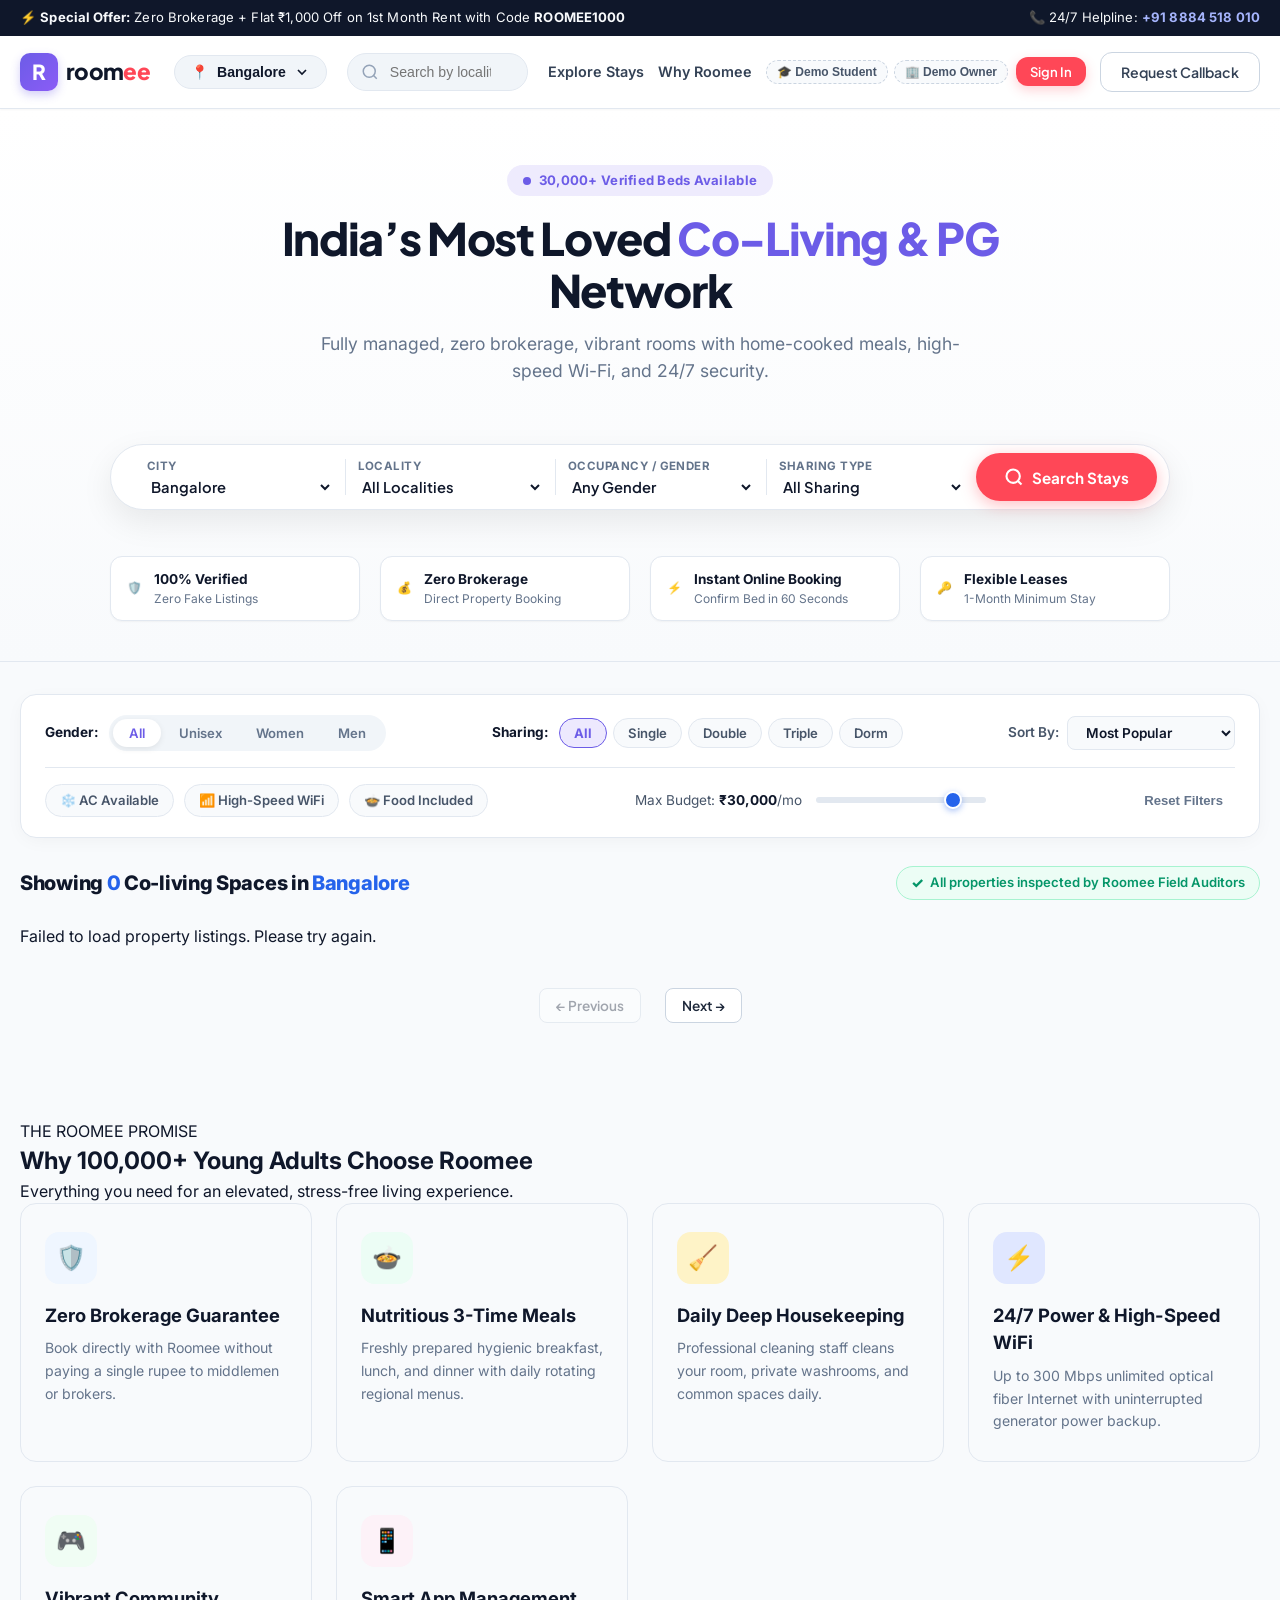
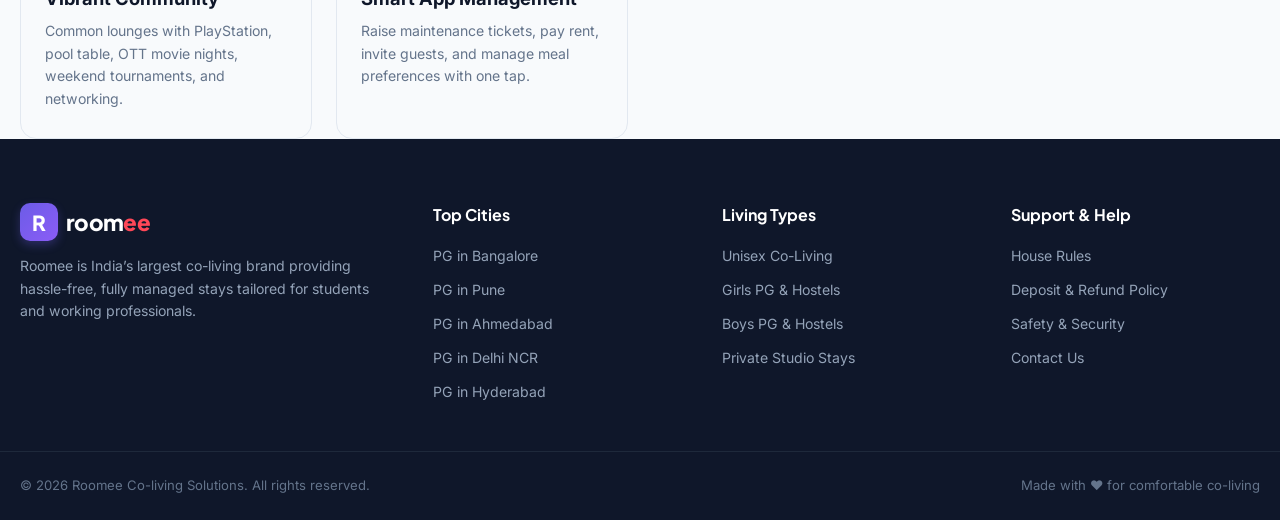
==== commit d8ad9ff9: "fix(landing): resolve property card images, carousel arrows, and filter UI; add backend db models an" ====
--- a/index.html
+++ b/index.html
@@ -52,11 +52,16 @@
         <button id="globalSearchClear" class="clear-search-btn" style="display:none;">&times;</button>
       </div>
 
-      <div class="nav-right">
+      <div class="nav-right" id="navRight">
         <a href="#exploreSection" class="nav-link">Explore Stays</a>
         <a href="#whyRoomee" class="nav-link">Why Roomee</a>
+        
+        <!-- Auth & Role Action Container (Populated dynamically) -->
+        <div class="nav-auth-container" id="navAuthContainer">
+          <!-- Injected by JS -->
+        </div>
+
         <button class="btn btn-outline" id="requestCallbackBtn">Request Callback</button>
-        <button class="btn btn-primary" id="scheduleTopVisitBtn">Schedule Visit</button>
       </div>
     </div>
   </header>
@@ -118,183 +123,201 @@
           <label>Sharing Type</label>
           <select id="heroSelectSharing" class="capsule-select">
             <option value="all">All Sharing</option>
-            <option value="single">Private Room</option>
+            <option value="single">Single Private Room</option>
             <option value="double">Double Sharing</option>
             <option value="triple">Triple Sharing</option>
-            <option value="dorm">Dorm / Quad</option>
+            <option value="dorm">Dormitory Style</option>
           </select>
         </div>
-        <button class="btn btn-hero-search" id="heroSearchBtn">
+        <button class="btn btn-primary btn-hero-search" id="heroSearchBtn">
           <svg width="20" height="20" viewBox="0 0 24 24" fill="none" stroke="currentColor" stroke-width="2.5"><circle cx="11" cy="11" r="8"/><path d="m21 21-4.3-4.3"/></svg>
-          <span>Find My Stay</span>
+          Search Stays
         </button>
       </div>
 
-      <!-- Trust Badges Strip -->
+      <!-- Trust Bar Strip -->
       <div class="trust-strip">
         <div class="trust-item">
-          <div class="trust-icon">🛡️</div>
+          <span class="trust-icon">🛡️</span>
           <div>
-            <strong>100% Zero Brokerage</strong>
-            <span>Direct booking, no middlemen</span>
+            <strong>100% Verified</strong>
+            <span>Zero Fake Listings</span>
           </div>
         </div>
         <div class="trust-item">
-          <div class="trust-icon">🧹</div>
+          <span class="trust-icon">💰</span>
           <div>
-            <strong>Daily Housekeeping</strong>
-            <span>Clean rooms & fresh linen</span>
+            <strong>Zero Brokerage</strong>
+            <span>Direct Property Booking</span>
           </div>
         </div>
         <div class="trust-item">
-          <div class="trust-icon">🍳</div>
+          <span class="trust-icon">⚡</span>
           <div>
-            <strong>Home-Style Food</strong>
-            <span>Nutritious breakfast & dinner</span>
+            <strong>Instant Online Booking</strong>
+            <span>Confirm Bed in 60 Seconds</span>
           </div>
         </div>
         <div class="trust-item">
-          <div class="trust-icon">⚡</div>
+          <span class="trust-icon">🔑</span>
           <div>
-            <strong>High-Speed Wi-Fi</strong>
-            <span>Seamless WFH & streaming</span>
+            <strong>Flexible Leases</strong>
+            <span>1-Month Minimum Stay</span>
           </div>
         </div>
       </div>
     </div>
   </section>
 
-  <!-- Main Explore & Filter Section -->
-  <main class="main-content" id="exploreSection">
+  <!-- Main Explore Section -->
+  <main class="explore-section" id="exploreSection">
     <div class="container">
-
+      
       <!-- Sticky Filter Bar -->
-      <div class="filter-wrapper">
+      <div class="sticky-filter-wrapper">
         <div class="filter-header-bar">
           
-          <!-- Gender segmented control -->
-          <div class="gender-segmented-control" id="genderFilterGroup">
-            <button class="seg-btn active" data-gender="all">All</button>
-            <button class="seg-btn" data-gender="unisex">Unisex</button>
-            <button class="seg-btn" data-gender="men">👨 Men / Boys</button>
-            <button class="seg-btn" data-gender="women">👩 Women / Girls</button>
-          </div>
-
-          <!-- Sharing Type Pills -->
-          <div class="sharing-chips" id="sharingFilterGroup">
-            <button class="chip active" data-sharing="all">All Rooms</button>
-            <button class="chip" data-sharing="single">Single Room</button>
-            <button class="chip" data-sharing="double">Double Sharing</button>
-            <button class="chip" data-sharing="triple">Triple Sharing</button>
-            <button class="chip" data-sharing="dorm">Dorm / Quad</button>
-          </div>
-
-          <!-- Sort dropdown -->
+          <!-- Gender Segmented Control -->
+          <div class="filter-group">
+            <label class="filter-label">Gender:</label>
+            <div class="gender-segmented-control" id="genderFilterGroup">
+              <button class="seg-btn active" data-gender="all">All</button>
+              <button class="seg-btn" data-gender="unisex">Unisex</button>
+              <button class="seg-btn" data-gender="women">Women</button>
+              <button class="seg-btn" data-gender="men">Men</button>
+            </div>
+          </div>
+
+          <!-- Sharing Type Filter Chips -->
+          <div class="filter-group">
+            <label class="filter-label">Sharing:</label>
+            <div class="sharing-chips" id="sharingFilterGroup">
+              <button class="chip active" data-sharing="all">All</button>
+              <button class="chip" data-sharing="single">Single</button>
+              <button class="chip" data-sharing="double">Double</button>
+              <button class="chip" data-sharing="triple">Triple</button>
+              <button class="chip" data-sharing="dorm">Dorm</button>
+            </div>
+          </div>
+
+          <!-- Sort Dropdown -->
           <div class="sort-wrapper">
-            <label for="sortBySelect">Sort by:</label>
+            <label for="sortBySelect">Sort By:</label>
             <select id="sortBySelect" class="sort-select">
-              <option value="popular">Popular & Recommended</option>
+              <option value="popular">Most Popular</option>
+              <option value="rating_desc">Highest Rated</option>
               <option value="price_asc">Price: Low to High</option>
               <option value="price_desc">Price: High to Low</option>
-              <option value="rating_desc">Highest Rated (4.5+)</option>
             </select>
           </div>
-        </div>
-
-        <!-- Secondary Filter Bar (Amenities & Budget) -->
+
+        </div>
+
+        <!-- Secondary Filter Controls -->
         <div class="secondary-filter-bar">
-          <!-- Amenities Chips -->
-          <div class="amenities-chips">
-            <label class="amenity-checkbox">
+          
+          <!-- Amenities quick toggles -->
+          <div class="amenity-toggle-group">
+            <label class="toggle-chip">
               <input type="checkbox" id="filterAc">
-              <span class="custom-chip">❄️ AC</span>
+              <span>❄️ AC Available</span>
             </label>
-            <label class="amenity-checkbox">
+            <label class="toggle-chip">
               <input type="checkbox" id="filterWifi">
-              <span class="custom-chip">📶 High-Speed WiFi</span>
+              <span>📶 High-Speed WiFi</span>
             </label>
-            <label class="amenity-checkbox">
+            <label class="toggle-chip">
               <input type="checkbox" id="filterFood">
-              <span class="custom-chip">🍲 Food Included</span>
+              <span>🍲 Food Included</span>
             </label>
           </div>
 
-          <!-- Budget Range Slider -->
-          <div class="budget-slider-wrapper">
-            <div class="budget-label-row">
-              <span>Max Rent: <strong id="budgetVal">₹30,000</strong>/mo</span>
-            </div>
-            <input type="range" id="budgetRange" min="4000" max="30000" step="500" value="30000" class="styled-slider">
-          </div>
-
-          <!-- Reset Filter Button -->
-          <button id="resetFiltersBtn" class="btn-reset-filters" title="Reset all filters">
-            <svg width="14" height="14" viewBox="0 0 24 24" fill="none" stroke="currentColor" stroke-width="2.5"><path d="M3 12a9 9 0 1 0 9-9 9.75 9.75 0 0 0-6.74 2.74L3 8"/><path d="M3 3v5h5"/></svg>
-            Reset Filters
-          </button>
-        </div>
-      </div>
-
-      <!-- Results Stats & Active Chips Header -->
-      <div class="results-meta-bar">
-        <div class="results-count-text">
-          Showing <span id="resultsCount">0</span> PG Stays in <span id="resultsCityName">Bangalore</span>
-        </div>
-        <div class="view-toggle">
-          <span class="active-badge" id="resultsBadgeText">⚡ Instant Book Available</span>
-        </div>
-      </div>
-
-      <!-- PG Grid List -->
+          <!-- Price Range Slider -->
+          <div class="price-slider-group">
+            <span class="price-slider-label">Max Budget: <strong id="budgetVal">₹30,000</strong>/mo</span>
+            <input type="range" id="budgetRange" min="3000" max="35000" step="1000" value="30000" class="range-slider">
+          </div>
+
+          <!-- Clear Filters -->
+          <button class="btn-text-clear" id="resetFiltersBtn">Reset Filters</button>
+        </div>
+      </div>
+
+      <!-- Results Meta Info -->
+      <div class="results-meta-header">
+        <h2 class="results-headline">
+          Showing <span id="resultsCount">0</span> Co-living Spaces in <span id="resultsCityName">Bangalore</span>
+        </h2>
+        <div class="verified-indicator">
+          <span class="check-icon">✓</span> All properties inspected by Roomee Field Auditors
+        </div>
+      </div>
+
+      <!-- Property Cards Grid -->
       <div class="pg-grid" id="pgGridContainer">
-        <!-- Dynamic Cards Injected by JS -->
+        <!-- Dynamically populated by app.js -->
       </div>
 
       <!-- Empty State -->
-      <div class="empty-state" id="emptyState" style="display: none;">
+      <div class="empty-state-card" id="emptyStateCard" style="display: none;">
         <div class="empty-icon">🔍</div>
-        <h3>No matching PGs found</h3>
-        <p>Try loosening your budget, removing amenities filters, or picking another locality.</p>
+        <h3>No properties match your current filters</h3>
+        <p>Try expanding your budget, selecting "All Sharing", or choosing a different locality.</p>
         <button class="btn btn-primary" id="emptyResetBtn">Reset All Filters</button>
       </div>
 
-      <!-- Pagination -->
+      <!-- Pagination Strip -->
       <div class="pagination-wrapper" id="paginationWrapper">
-        <button class="page-nav-btn" id="prevPageBtn" disabled>&larr; Previous</button>
+        <button class="btn btn-outline btn-page" id="prevPageBtn" disabled>&larr; Previous</button>
         <div class="page-numbers" id="pageNumbersContainer">
-          <!-- Page pills -->
-        </div>
-        <button class="page-nav-btn" id="nextPageBtn">Next &rarr;</button>
+          <!-- Page numbers -->
+        </div>
+        <button class="btn btn-outline btn-page" id="nextPageBtn">Next &rarr;</button>
       </div>
 
     </div>
   </main>
 
-  <!-- Why Choose Roomee Section -->
-  <section class="why-zolo-section" id="whyRoomee">
+  <!-- Why Roomee Feature Section -->
+  <section class="why-roomee-section" id="whyRoomee">
     <div class="container">
-      <div class="section-heading-center">
-        <h2>Why 1,00,000+ Young Professionals Choose Roomee</h2>
-        <p>Say goodbye to annoying landlords, hidden brokerage fees, and rigid lock-ins.</p>
+      <div class="section-title-wrap text-center">
+        <span class="sub-badge">THE ROOMEE PROMISE</span>
+        <h2>Why 100,000+ Young Adults Choose Roomee</h2>
+        <p>Everything you need for an elevated, stress-free living experience.</p>
       </div>
 
       <div class="features-grid">
         <div class="feature-card">
-          <div class="feature-icon-box" style="background:#eef2ff; color:#6366f1;">
-            🔒
-          </div>
-          <h3>1-Month Deposit</h3>
-          <p>Unlike traditional rentals demanding 6-10 months deposit, we only require 1 month refundable deposit.</p>
+          <div class="feature-icon-box" style="background:#eff6ff; color:#3b82f6;">
+            🛡️
+          </div>
+          <h3>Zero Brokerage Guarantee</h3>
+          <p>Book directly with Roomee without paying a single rupee to middlemen or brokers.</p>
         </div>
         <div class="feature-card">
           <div class="feature-icon-box" style="background:#ecfdf5; color:#10b981;">
-            🍱
-          </div>
-          <h3>Homely Daily Meals</h3>
-          <p>Hygienic, chef-prepared hot breakfast and dinner with rich regional cuisines rotated every week.</p>
+            🍲
+          </div>
+          <h3>Nutritious 3-Time Meals</h3>
+          <p>Freshly prepared hygienic breakfast, lunch, and dinner with daily rotating regional menus.</p>
         </div>
         <div class="feature-card">
-          <div class="feature-icon-box" style="background:#fffbeb; color:#f59e0b;">
+          <div class="feature-icon-box" style="background:#fef3c7; color:#f59e0b;">
+            🧹
+          </div>
+          <h3>Daily Deep Housekeeping</h3>
+          <p>Professional cleaning staff cleans your room, private washrooms, and common spaces daily.</p>
+        </div>
+        <div class="feature-card">
+          <div class="feature-icon-box" style="background:#e0e7ff; color:#6366f1;">
+            ⚡
+          </div>
+          <h3>24/7 Power & High-Speed WiFi</h3>
+          <p>Up to 300 Mbps unlimited optical fiber Internet with uninterrupted generator power backup.</p>
+        </div>
+        <div class="feature-card">
+          <div class="feature-icon-box" style="background:#f0fdf4; color:#22c55e;">
             🎮
           </div>
           <h3>Vibrant Community</h3>
@@ -311,7 +334,7 @@
     </div>
   </section>
 
-  <!-- Property Details & Schedule Visit Modal -->
+  <!-- Property Details, Book Room & Schedule Visit Modal -->
   <div class="modal-overlay" id="propertyModal" style="display: none;">
     <div class="modal-card">
       <button class="modal-close-btn" id="closeModalBtn">&times;</button>
@@ -341,11 +364,14 @@
             <div class="modal-badge-row" id="modalBadges"></div>
           </div>
 
-          <!-- Pricing Table -->
+          <!-- Pricing Table & Live Bed Inventory -->
           <div class="modal-section">
-            <h4 class="section-title">Sharing Options & Monthly Rent</h4>
+            <div style="display: flex; justify-content: space-between; align-items: center; margin-bottom: 12px;">
+              <h4 class="section-title" style="margin-bottom: 0;">Room Inventory & Pricing</h4>
+              <span class="live-inventory-badge">🟢 Real-Time Bed Availability</span>
+            </div>
             <div class="sharing-grid" id="modalSharingGrid">
-              <!-- Sharing cards -->
+              <!-- Sharing cards populated by JS -->
             </div>
           </div>
 
@@ -378,15 +404,79 @@
 
         </div>
 
-        <!-- Right: Instant Schedule Visit Sticky Card -->
+        <!-- Right: Tabbed Booking & Schedule Visit Sticky Card -->
         <div class="modal-booking-col">
           <div class="booking-card">
-            <div class="booking-card-header">
-              <h3>Schedule a Free Visit</h3>
-              <p>Experience the space in-person with our Property Manager.</p>
-            </div>
-
-            <form id="visitBookingForm" class="visit-form">
+            
+            <!-- Segmented Modal Tabs -->
+            <div class="modal-tab-header">
+              <button class="modal-tab-btn active" id="tabBookRoomBtn" type="button">⚡ Book Room</button>
+              <button class="modal-tab-btn" id="tabScheduleVisitBtn" type="button">📅 Schedule Visit</button>
+            </div>
+
+            <!-- TAB 1: BOOK ROOM FORM -->
+            <form id="roomBookingForm" class="visit-form">
+              <input type="hidden" id="bookFormPgId" value="">
+              
+              <div class="form-group">
+                <label>Select Room Category & Bed *</label>
+                <select id="bookRoomSelect" class="form-select" required>
+                  <option value="">Loading room options...</option>
+                </select>
+                <div class="room-availability-hint" id="roomAvailHint"></div>
+              </div>
+
+              <div class="form-group">
+                <label>Expected Move-in Date *</label>
+                <input type="date" id="bookMoveInDate" required>
+              </div>
+
+              <div class="form-group">
+                <label>Your Full Name *</label>
+                <input type="text" id="bookStudentName" placeholder="e.g. Rahul Sharma" required>
+              </div>
+
+              <div class="form-group">
+                <label>Mobile Number *</label>
+                <input type="tel" id="bookStudentPhone" placeholder="10-digit mobile number" pattern="[0-9]{10}" required>
+              </div>
+
+              <div class="form-group">
+                <label>College / Work Organization</label>
+                <input type="text" id="bookCollegeName" placeholder="e.g. Christ University / Infosys">
+              </div>
+
+              <div class="form-group">
+                <label>Special Preferences (Optional)</label>
+                <input type="text" id="bookNotes" placeholder="e.g. Quiet floor, study table near window">
+              </div>
+
+              <!-- Price Breakdown Box -->
+              <div class="booking-price-summary">
+                <div class="price-row">
+                  <span>Monthly Rent:</span>
+                  <strong id="summaryRentVal">₹--/mo</strong>
+                </div>
+                <div class="price-row">
+                  <span>Token Advance:</span>
+                  <strong class="text-brand">₹2,000</strong>
+                </div>
+                <div class="price-subtext">
+                  ✨ 100% adjustable against 1st month rent. Zero brokerage fee.
+                </div>
+              </div>
+
+              <button type="submit" class="btn btn-primary btn-block btn-visit-submit" id="submitBookRoomBtn">
+                Proceed to Reserve & Pay Token (₹2,000)
+              </button>
+
+              <div class="booking-guarantee">
+                🔒 Safe & Instant Confirmation • Locked-in Bed Availability
+              </div>
+            </form>
+
+            <!-- TAB 2: SCHEDULE VISIT FORM -->
+            <form id="visitBookingForm" class="visit-form" style="display: none;">
               <input type="hidden" id="formPgId" value="">
               
               <div class="form-group">
@@ -424,11 +514,14 @@
 
             <!-- Booking Success Notification -->
             <div class="booking-success-box" id="bookingSuccessBox" style="display:none;">
-              <div class="success-icon">🎉</div>
-              <h4>Visit Scheduled!</h4>
+              <div class="success-icon" id="bookingSuccessIcon">🎉</div>
+              <h4 id="bookingSuccessTitle">Visit Scheduled!</h4>
               <p id="bookingSuccessMsg">Your visit is confirmed.</p>
-              <div class="ref-badge" id="bookingRefBadge">Ref: ROOMEE-VISIT-123456</div>
-              <button class="btn btn-outline btn-block" id="bookAnotherBtn" style="margin-top:12px;">Schedule Another</button>
+              <div class="ref-badge" id="bookingRefBadge">Ref: ROOMEE-123456</div>
+              <div class="success-actions" style="margin-top:14px; display:flex; gap:8px;">
+                <button class="btn btn-primary btn-block" id="viewInDashboardBtn">View in Dashboard</button>
+                <button class="btn btn-outline btn-block" id="bookAnotherBtn">Close</button>
+              </div>
             </div>
 
           </div>
@@ -437,6 +530,227 @@
       </div>
     </div>
   </div>
+
+  <!-- Auth Modal (Sign In / Register) -->
+  <div class="modal-overlay" id="authModal" style="display: none;">
+    <div class="modal-card auth-modal-card">
+      <button class="modal-close-btn" id="closeAuthModalBtn">&times;</button>
+      
+      <div class="auth-header">
+        <div class="brand-logo" style="justify-content: center; margin-bottom: 8px;">
+          <span class="logo-mark">R</span>
+          <span class="logo-text">room<span class="logo-highlight">ee</span></span>
+        </div>
+        <h3 id="authModalTitle">Welcome to Roomee</h3>
+        <p id="authModalSubtitle">Sign in or register to book stays, manage visits & reservations.</p>
+      </div>
+
+      <!-- Auth Tab Switcher -->
+      <div class="auth-tab-switch">
+        <button class="auth-tab-btn active" id="authTabLoginBtn">Sign In</button>
+        <button class="auth-tab-btn" id="authTabRegisterBtn">Create Account</button>
+      </div>
+
+      <!-- Quick 1-Click Demo Login Bar -->
+      <div class="demo-login-box">
+        <span class="demo-box-label">⚡ 1-Click Demo Logins for Evaluation:</span>
+        <div class="demo-btn-row">
+          <button class="btn-demo-pill" id="quickLoginStudentBtn">🎓 Login as Student (Rahul)</button>
+          <button class="btn-demo-pill" id="quickLoginOwnerBtn">🏢 Login as Owner (Vikram)</button>
+        </div>
+      </div>
+
+      <!-- LOGIN FORM -->
+      <form id="loginForm" class="auth-form">
+        <div class="form-group">
+          <label>Email Address</label>
+          <input type="email" id="loginEmail" placeholder="student@roomee.com" value="student@roomee.com" required>
+        </div>
+        <div class="form-group">
+          <label>Password</label>
+          <input type="password" id="loginPassword" placeholder="••••••••" value="password123" required>
+        </div>
+        <button type="submit" class="btn btn-primary btn-block" id="loginSubmitBtn">
+          Sign In
+        </button>
+      </form>
+
+      <!-- REGISTER FORM -->
+      <form id="registerForm" class="auth-form" style="display: none;">
+        <div class="form-group">
+          <label>I am a:</label>
+          <div class="role-selector-row">
+            <label class="role-radio-label">
+              <input type="radio" name="registerRole" value="student" checked>
+              <span>🎓 Student / Resident</span>
+            </label>
+            <label class="role-radio-label">
+              <input type="radio" name="registerRole" value="owner">
+              <span>🏢 PG Owner / Host</span>
+            </label>
+          </div>
+        </div>
+        <div class="form-group">
+          <label>Full Name *</label>
+          <input type="text" id="registerName" placeholder="e.g. Priya Patel" required>
+        </div>
+        <div class="form-group">
+          <label>Email Address *</label>
+          <input type="email" id="registerEmail" placeholder="priya@example.com" required>
+        </div>
+        <div class="form-group">
+          <label>Password *</label>
+          <input type="password" id="registerPassword" placeholder="Minimum 6 characters" minlength="6" required>
+        </div>
+        <div class="form-group">
+          <label>Mobile Number</label>
+          <input type="tel" id="registerPhone" placeholder="10-digit mobile number">
+        </div>
+        <div class="form-group" id="collegeNameGroup">
+          <label>College / University Name</label>
+          <input type="text" id="registerCollege" placeholder="e.g. Nirma University / IIT Bombay">
+        </div>
+        <button type="submit" class="btn btn-primary btn-block" id="registerSubmitBtn">
+          Create Account & Sign In
+        </button>
+      </form>
+
+    </div>
+  </div>
+
+  <!-- Student "My Bookings" Dashboard Modal -->
+  <div class="modal-overlay" id="myBookingsModal" style="display: none;">
+    <div class="modal-card dashboard-modal-card">
+      <button class="modal-close-btn" id="closeMyBookingsBtn">&times;</button>
+      
+      <div class="dashboard-modal-header">
+        <div>
+          <h2>🎓 My Bookings & Visits</h2>
+          <p>Track your bed reservations, physical visit confirmations, and token payment receipts.</p>
+        </div>
+        <button class="btn btn-outline btn-sm" id="refreshMyBookingsBtn">🔄 Refresh</button>
+      </div>
+
+      <!-- Filters -->
+      <div class="dashboard-tabs">
+        <button class="dash-tab-btn active" data-filter="all">All Bookings (<span id="countMyAll">0</span>)</button>
+        <button class="dash-tab-btn" data-filter="room_booking">Bed Reservations (<span id="countMyRooms">0</span>)</button>
+        <button class="dash-tab-btn" data-filter="visit">Physical Visits (<span id="countMyVisits">0</span>)</button>
+      </div>
+
+      <!-- Bookings List -->
+      <div class="dashboard-list" id="myBookingsList">
+        <!-- Rendered by JS -->
+      </div>
+    </div>
+  </div>
+
+  <!-- PG Owner Operations Dashboard Modal -->
+  <div class="modal-overlay" id="ownerDashboardModal" style="display: none;">
+    <div class="modal-card dashboard-modal-card">
+      <button class="modal-close-btn" id="closeOwnerDashboardBtn">&times;</button>
+      
+      <div class="dashboard-modal-header">
+        <div>
+          <h2>🏢 PG Owner Operations Dashboard</h2>
+          <p>Review incoming student room bookings and physical visit requests across your properties.</p>
+        </div>
+        <button class="btn btn-outline btn-sm" id="refreshOwnerBookingsBtn">🔄 Refresh</button>
+      </div>
+
+      <!-- Owner Stat Counters -->
+      <div class="owner-metrics-strip">
+        <div class="metric-box">
+          <span class="metric-num" id="ownerTotalCount">0</span>
+          <span class="metric-label">Total Requests</span>
+        </div>
+        <div class="metric-box warning">
+          <span class="metric-num" id="ownerPendingCount">0</span>
+          <span class="metric-label">Pending Approvals</span>
+        </div>
+        <div class="metric-box success">
+          <span class="metric-num" id="ownerConfirmedCount">0</span>
+          <span class="metric-label">Confirmed Stays</span>
+        </div>
+      </div>
+
+      <!-- Tabs -->
+      <div class="dashboard-tabs">
+        <button class="dash-tab-btn active" data-owner-filter="all">All Requests</button>
+        <button class="dash-tab-btn" data-owner-filter="pending">Pending Approval ⚡</button>
+        <button class="dash-tab-btn" data-owner-filter="confirmed">Confirmed</button>
+        <button class="dash-tab-btn" data-owner-filter="visit">Scheduled Visits</button>
+      </div>
+
+      <!-- Requests List -->
+      <div class="dashboard-list" id="ownerRequestsList">
+        <!-- Rendered by JS -->
+      </div>
+    </div>
+  </div>
+
+  <!-- Razorpay / Stripe Payment Checkout Modal -->
+  <div class="modal-overlay" id="paymentModal" style="display: none;">
+    <div class="modal-card payment-modal-card">
+      <button class="modal-close-btn" id="closePaymentModalBtn">&times;</button>
+      
+      <div class="payment-header">
+        <div class="gateway-badges">
+          <span class="badge-rzp">⚡ Razorpay Secure</span>
+          <span class="badge-stripe">🔒 Stripe Verified</span>
+        </div>
+        <h3>Secure Token Advance Payment</h3>
+        <p>Your ₹2,000 token is 100% adjustable against your 1st month rent upon moving in.</p>
+      </div>
+
+      <div class="payment-summary-card">
+        <div class="payment-summary-row">
+          <span>Booking Reference:</span>
+          <strong id="payRefId">#ROOMEE-0000</strong>
+        </div>
+        <div class="payment-summary-row">
+          <span>Property:</span>
+          <strong id="payPropertyName">Roomee Stay</strong>
+        </div>
+        <div class="payment-summary-row">
+          <span>Room Category:</span>
+          <strong id="payRoomType">Double Sharing</strong>
+        </div>
+        <div class="payment-total-divider"></div>
+        <div class="payment-summary-row total-row">
+          <span>Total Token Payable:</span>
+          <strong class="pay-amount-highlight">₹2,000</strong>
+        </div>
+      </div>
+
+      <!-- Payment Method Selector -->
+      <div class="payment-methods">
+        <label class="payment-method-item active">
+          <input type="radio" name="payMethod" value="upi" checked>
+          <span>📱 Instant UPI (Google Pay, PhonePe, Paytm, QR)</span>
+        </label>
+        <label class="payment-method-item">
+          <input type="radio" name="payMethod" value="card">
+          <span>💳 Credit / Debit Card (Visa, Mastercard, RuPay)</span>
+        </label>
+        <label class="payment-method-item">
+          <input type="radio" name="payMethod" value="netbanking">
+          <span>🏦 Net Banking (HDFC, ICICI, SBI, Axis)</span>
+        </label>
+      </div>
+
+      <button class="btn btn-primary btn-block btn-pay-now" id="confirmPayBtn">
+        Pay ₹2,000 & Confirm Bed Now
+      </button>
+
+      <div class="payment-footer-note">
+        🔒 256-bit Bank Grade Encryption • Zero Processing Fees
+      </div>
+    </div>
+  </div>
+
+  <!-- Toast Notification Container -->
+  <div class="toast-container" id="toastContainer"></div>
 
   <!-- Footer -->
   <footer class="footer">
--- a/style.css
+++ b/style.css
@@ -503,7 +503,7 @@
   display: flex;
   align-items: center;
   gap: 8px;
-  cursor: border;
+  cursor: pointer;
   border: none;
   box-shadow: 0 4px 16px rgba(255, 71, 87, 0.35);
   transition: var(--transition-smooth);
@@ -554,17 +554,22 @@
 }
 
 /* ─── Main Content & Filter Bar ────────────────────────────────────────── */
-.main-content {
+.main-content,
+.explore-section {
   padding: 32px 0 64px;
 }
 
+/* Sticky / Main Filter Bar */
+.sticky-filter-wrapper,
 .filter-wrapper {
   background: #ffffff;
-  border: 1px solid var(--border-light);
-  border-radius: var(--radius-lg);
-  padding: 18px 24px;
-  box-shadow: var(--shadow-sm);
+  border: 1px solid var(--border-light, #e2e8f0);
+  border-radius: var(--radius-lg, 16px);
+  padding: 20px 24px;
+  box-shadow: 0 4px 20px -4px rgba(0, 0, 0, 0.05);
   margin-bottom: 28px;
+  position: relative;
+  z-index: 10;
 }
 
 .filter-header-bar {
@@ -574,64 +579,84 @@
   flex-wrap: wrap;
   gap: 16px;
   padding-bottom: 16px;
-  border-bottom: 1px solid var(--border-light);
-}
-
-/* Segmented Control */
+  border-bottom: 1px solid var(--border-light, #e2e8f0);
+}
+
+.filter-group {
+  display: flex;
+  align-items: center;
+  gap: 10px;
+}
+
+.filter-label {
+  font-size: 0.85rem;
+  font-weight: 700;
+  color: var(--text-primary, #0f172a);
+}
+
+/* Gender Segmented Control */
 .gender-segmented-control {
   display: inline-flex;
-  background: var(--bg-subtle);
+  background: #f1f5f9;
   padding: 4px;
-  border-radius: var(--radius-full);
+  border-radius: var(--radius-full, 9999px);
+  gap: 2px;
 }
 
 .seg-btn {
   background: transparent;
   border: none;
   padding: 6px 16px;
-  border-radius: var(--radius-full);
-  font-family: var(--font-heading);
+  border-radius: var(--radius-full, 9999px);
+  font-family: inherit;
   font-size: 0.82rem;
   font-weight: 600;
-  color: var(--text-secondary);
-  cursor: pointer;
-  transition: var(--transition-smooth);
+  color: #64748b;
+  cursor: pointer;
+  transition: all 0.2s ease;
+}
+
+.seg-btn:hover {
+  color: #0f172a;
 }
 
 .seg-btn.active {
   background: #ffffff;
-  color: var(--brand-primary);
-  box-shadow: var(--shadow-xs);
+  color: var(--brand-primary, #6c5ce7);
+  box-shadow: 0 2px 6px rgba(0, 0, 0, 0.08);
 }
 
 /* Sharing Chips */
 .sharing-chips {
   display: flex;
   align-items: center;
-  gap: 8px;
+  gap: 6px;
   flex-wrap: wrap;
 }
 
 .chip {
-  background: var(--bg-subtle);
-  border: 1px solid var(--border-light);
+  background: #f8fafc;
+  border: 1px solid #e2e8f0;
   padding: 6px 14px;
-  border-radius: var(--radius-full);
+  border-radius: var(--radius-full, 9999px);
+  font-family: inherit;
   font-size: 0.82rem;
   font-weight: 600;
-  color: var(--text-secondary);
-  cursor: pointer;
-  transition: var(--transition-smooth);
+  color: #475569;
+  cursor: pointer;
+  transition: all 0.2s ease;
 }
 
 .chip:hover {
-  background: #e2e8f0;
+  background: #f1f5f9;
+  border-color: #cbd5e1;
 }
 
 .chip.active {
-  background: var(--brand-primary-light);
-  border-color: var(--brand-primary);
-  color: var(--brand-primary);
+  background: #ede9fe;
+  border-color: var(--brand-primary, #6c5ce7);
+  color: var(--brand-primary, #6c5ce7);
+  font-weight: 700;
 }
 
 /* Sort Select */
@@ -640,19 +665,26 @@
   align-items: center;
   gap: 8px;
   font-size: 0.85rem;
-  color: var(--text-secondary);
+  font-weight: 600;
+  color: #475569;
 }
 
 .sort-select {
-  padding: 6px 12px;
-  background: var(--bg-subtle);
-  border: 1px solid var(--border-light);
-  border-radius: var(--radius-sm);
+  padding: 7px 14px;
+  background: #f8fafc;
+  border: 1px solid #e2e8f0;
+  border-radius: 8px;
+  font-family: inherit;
   font-size: 0.85rem;
   font-weight: 600;
-  color: var(--text-main);
+  color: #0f172a;
   outline: none;
   cursor: pointer;
+  transition: border-color 0.2s;
+}
+
+.sort-select:hover, .sort-select:focus {
+  border-color: var(--brand-primary, #6c5ce7);
 }
 
 /* Secondary Filter Bar */
@@ -661,214 +693,359 @@
   align-items: center;
   justify-content: space-between;
   flex-wrap: wrap;
-  gap: 20px;
+  gap: 16px;
   padding-top: 16px;
 }
 
+.amenity-toggle-group,
 .amenities-chips {
   display: flex;
   align-items: center;
   gap: 10px;
-}
-
+  flex-wrap: wrap;
+}
+
+.toggle-chip,
 .amenity-checkbox {
-  cursor: pointer;
-}
-
-.amenity-checkbox input {
-  display: none;
-}
-
+  display: inline-flex;
+  align-items: center;
+  cursor: pointer;
+  user-select: none;
+  margin: 0;
+}
+
+.toggle-chip input[type="checkbox"],
+.amenity-checkbox input[type="checkbox"] {
+  position: absolute;
+  opacity: 0;
+  width: 0;
+  height: 0;
+}
+
+.toggle-chip span,
 .custom-chip {
   display: inline-flex;
   align-items: center;
   gap: 6px;
   padding: 6px 14px;
-  background: var(--bg-subtle);
-  border: 1px solid var(--border-light);
-  border-radius: var(--radius-full);
+  background: #f8fafc;
+  border: 1.5px solid #e2e8f0;
+  border-radius: var(--radius-full, 9999px);
   font-size: 0.82rem;
   font-weight: 600;
-  color: var(--text-secondary);
-  transition: var(--transition-smooth);
-}
-
-.amenity-checkbox input:checked + .custom-chip {
-  background: var(--brand-primary-light);
-  border-color: var(--brand-primary);
-  color: var(--brand-primary);
-}
-
-/* Budget Range Slider */
+  color: #475569;
+  transition: all 0.2s ease;
+}
+
+.toggle-chip:hover span,
+.custom-chip:hover {
+  background: #f1f5f9;
+  border-color: #cbd5e1;
+}
+
+.toggle-chip input[type="checkbox"]:checked + span,
+.amenity-checkbox input[type="checkbox"]:checked + .custom-chip {
+  background: #eff6ff;
+  border-color: #3b82f6;
+  color: #1d4ed8;
+  font-weight: 700;
+  box-shadow: 0 2px 6px rgba(59, 130, 246, 0.15);
+}
+
+/* Budget Slider */
+.price-slider-group,
 .budget-slider-wrapper {
   display: flex;
   align-items: center;
   gap: 14px;
 }
 
+.price-slider-label,
 .budget-label-row {
   font-size: 0.85rem;
-  color: var(--text-secondary);
-}
-
+  color: #475569;
+}
+
+.price-slider-label strong,
 .budget-label-row strong {
-  color: var(--brand-primary);
-}
-
+  color: #0f172a;
+  font-weight: 700;
+}
+
+.range-slider,
 .styled-slider {
   -webkit-appearance: none;
-  width: 180px;
+  appearance: none;
+  width: 170px;
   height: 6px;
   border-radius: 4px;
-  background: #cbd5e1;
+  background: #e2e8f0;
   outline: none;
-}
-
+  cursor: pointer;
+}
+
+.range-slider::-webkit-slider-thumb,
 .styled-slider::-webkit-slider-thumb {
   -webkit-appearance: none;
   appearance: none;
   width: 18px;
   height: 18px;
   border-radius: 50%;
-  background: var(--brand-primary);
-  cursor: pointer;
-  box-shadow: 0 2px 6px rgba(108, 92, 231, 0.4);
-  transition: transform 0.1s;
-}
-
+  background: #2563eb;
+  border: 2px solid #ffffff;
+  box-shadow: 0 2px 6px rgba(37, 99, 235, 0.4);
+  cursor: pointer;
+  transition: transform 0.15s ease;
+}
+
+.range-slider::-webkit-slider-thumb:hover,
 .styled-slider::-webkit-slider-thumb:hover {
-  transform: scale(1.15);
-}
-
-/* Reset Button */
+  transform: scale(1.2);
+}
+
+.btn-text-clear,
 .btn-reset-filters {
+  background: transparent;
+  border: none;
+  color: #64748b;
+  font-size: 0.82rem;
+  font-weight: 600;
+  cursor: pointer;
+  padding: 6px 12px;
+  border-radius: 6px;
+  transition: all 0.2s ease;
+}
+
+.btn-text-clear:hover,
+.btn-reset-filters:hover {
+  color: #ef4444;
+  background: #fef2f2;
+}
+
+/* Results Header Bar */
+.results-meta-header,
+.results-meta-bar {
+  display: flex;
+  align-items: center;
+  justify-content: space-between;
+  margin-bottom: 24px;
+  flex-wrap: wrap;
+  gap: 12px;
+}
+
+.results-headline,
+.results-count-text {
+  font-size: 1.25rem;
+  font-weight: 800;
+  color: #0f172a;
+  letter-spacing: -0.3px;
+  margin: 0;
+}
+
+.results-headline span,
+.results-count-text span {
+  color: #2563eb;
+}
+
+.verified-indicator,
+.active-badge {
   display: inline-flex;
   align-items: center;
   gap: 6px;
-  background: none;
-  border: none;
-  color: var(--text-muted);
   font-size: 0.82rem;
   font-weight: 600;
-  cursor: pointer;
-  transition: var(--transition-smooth);
-}
-
-.btn-reset-filters:hover {
-  color: var(--brand-coral);
-}
-
-/* Meta Bar */
-.results-meta-bar {
-  display: flex;
-  align-items: center;
-  justify-content: space-between;
-  margin-bottom: 20px;
-}
-
-.results-count-text {
-  font-size: 1.1rem;
-  font-weight: 700;
-  color: var(--text-main);
-}
-
-.results-count-text span {
-  color: var(--brand-primary);
-}
-
-.active-badge {
-  font-size: 0.8rem;
-  font-weight: 700;
-  color: var(--brand-emerald);
-  background: var(--brand-emerald-light);
-  padding: 4px 12px;
-  border-radius: var(--radius-full);
-}
-
-/* ─── Property Grid ────────────────────────────────────────────────────── */
+  color: #059669;
+  background: #ecfdf5;
+  border: 1px solid #a7f3d0;
+  padding: 5px 14px;
+  border-radius: var(--radius-full, 9999px);
+}
+
+.verified-indicator .check-icon {
+  font-weight: 800;
+  font-size: 0.9rem;
+}
+
+/* ─── Property Grid & Cards ────────────────────────────────────────────── */
 .pg-grid {
   display: grid;
   grid-template-columns: repeat(auto-fill, minmax(350px, 1fr));
   gap: 28px;
-}
-
-/* Property Card */
+  margin-bottom: 40px;
+}
+
 .pg-card {
-  background: var(--bg-card);
-  border: 1px solid var(--border-light);
-  border-radius: var(--radius-lg);
+  background: #ffffff;
+  border: 1px solid #e2e8f0;
+  border-radius: 16px;
   overflow: hidden;
-  box-shadow: var(--shadow-sm);
+  box-shadow: 0 2px 10px rgba(0, 0, 0, 0.04);
   display: flex;
   flex-direction: column;
-  transition: var(--transition-smooth);
+  transition: transform 0.25s cubic-bezier(0.4, 0, 0.2, 1), box-shadow 0.25s cubic-bezier(0.4, 0, 0.2, 1), border-color 0.25s ease;
   position: relative;
+  cursor: pointer;
 }
 
 .pg-card:hover {
   transform: translateY(-5px);
-  box-shadow: var(--shadow-hover);
+  box-shadow: 0 16px 36px -8px rgba(15, 23, 42, 0.12);
   border-color: #cbd5e1;
 }
 
-/* Card Carousel */
+/* Card Image & Media Wrapper */
+.pg-card-img-wrap,
 .card-media {
   position: relative;
   width: 100%;
   height: 220px;
   overflow: hidden;
-  background: #e2e8f0;
-}
-
+  background: #f1f5f9;
+  border-top-left-radius: inherit;
+  border-top-right-radius: inherit;
+}
+
+.pg-card-img,
 .card-carousel-img {
   width: 100%;
   height: 100%;
   object-fit: cover;
-  transition: opacity 0.3s ease-in-out;
-}
-
+  display: block;
+  transition: transform 0.4s cubic-bezier(0.4, 0, 0.2, 1), opacity 0.3s ease;
+}
+
+.pg-card:hover .pg-card-img,
+.pg-card:hover .card-carousel-img {
+  transform: scale(1.05);
+}
+
+/* Card Badges Top */
 .card-badges-top {
   position: absolute;
   top: 12px;
   left: 12px;
-  display: flex;
-  flex-direction: column;
+  right: 12px;
+  display: flex;
+  align-items: center;
+  justify-content: space-between;
+  z-index: 5;
+  pointer-events: none;
+}
+
+.gender-badge,
+.badge-gender {
+  display: inline-flex;
+  align-items: center;
+  font-size: 0.72rem;
+  font-weight: 700;
+  padding: 4px 10px;
+  border-radius: var(--radius-full, 9999px);
+  backdrop-filter: blur(8px);
+  -webkit-backdrop-filter: blur(8px);
+  box-shadow: 0 2px 6px rgba(0, 0, 0, 0.15);
+  letter-spacing: 0.4px;
+  text-transform: uppercase;
+}
+
+.gender-badge.unisex,
+.badge-gender.unisex {
+  background: rgba(15, 23, 42, 0.85);
+  color: #ffffff;
+  border: 1px solid rgba(255, 255, 255, 0.2);
+}
+
+.gender-badge.men,
+.gender-badge.boys,
+.badge-gender.men,
+.badge-gender.boys {
+  background: rgba(30, 58, 138, 0.9);
+  color: #ffffff;
+  border: 1px solid rgba(147, 197, 253, 0.3);
+}
+
+.gender-badge.women,
+.gender-badge.girls,
+.badge-gender.women,
+.badge-gender.girls {
+  background: rgba(190, 24, 93, 0.9);
+  color: #ffffff;
+  border: 1px solid rgba(244, 114, 182, 0.3);
+}
+
+.card-badges-right {
+  display: inline-flex;
+  align-items: center;
   gap: 6px;
+}
+
+.badge-verified-top,
+.badge-verified {
+  display: inline-flex;
+  align-items: center;
+  gap: 3px;
+  background: rgba(16, 185, 129, 0.92);
+  color: #ffffff;
+  font-size: 0.7rem;
+  font-weight: 700;
+  padding: 4px 9px;
+  border-radius: var(--radius-full, 9999px);
+  backdrop-filter: blur(6px);
+  -webkit-backdrop-filter: blur(6px);
+  box-shadow: 0 2px 6px rgba(16, 185, 129, 0.25);
+  letter-spacing: 0.2px;
+}
+
+.fast-badge,
+.badge-fast {
+  display: inline-flex;
+  align-items: center;
+  gap: 3px;
+  background: rgba(239, 68, 68, 0.92);
+  color: #ffffff;
+  font-size: 0.7rem;
+  font-weight: 700;
+  padding: 4px 8px;
+  border-radius: var(--radius-full, 9999px);
+  backdrop-filter: blur(6px);
+  -webkit-backdrop-filter: blur(6px);
+  box-shadow: 0 2px 6px rgba(239, 68, 68, 0.25);
+}
+
+/* Card Dots Strip */
+.card-dots-strip,
+.carousel-dots {
+  position: absolute;
+  bottom: 10px;
+  left: 0;
+  right: 0;
+  display: flex;
+  align-items: center;
+  justify-content: center;
+  gap: 5px;
   z-index: 5;
-}
-
-.badge-pill {
-  font-size: 0.72rem;
-  font-weight: 700;
-  padding: 4px 10px;
-  border-radius: var(--radius-full);
-  backdrop-filter: blur(4px);
-}
-
-.badge-fast {
-  background: rgba(255, 71, 87, 0.95);
-  color: #ffffff;
-}
-
-.badge-verified {
-  background: rgba(16, 185, 129, 0.95);
-  color: #ffffff;
-}
-
-.badge-gender {
-  position: absolute;
-  top: 12px;
-  right: 12px;
+  pointer-events: none;
+}
+
+.card-dots-strip .dot,
+.carousel-dots .dot {
+  width: 6px;
+  height: 6px;
+  border-radius: 50%;
+  background: rgba(255, 255, 255, 0.6);
+  box-shadow: 0 1px 3px rgba(0, 0, 0, 0.3);
+  transition: all 0.25s ease;
+}
+
+.card-dots-strip .dot.active,
+.carousel-dots .dot.active {
+  width: 18px;
+  border-radius: 4px;
   background: #ffffff;
-  color: var(--text-main);
-  font-size: 0.75rem;
-  font-weight: 700;
-  padding: 4px 10px;
-  border-radius: var(--radius-full);
-  box-shadow: var(--shadow-xs);
-  z-index: 5;
-}
-
+  box-shadow: 0 1px 4px rgba(0, 0, 0, 0.4);
+}
+
+/* Card Carousel Arrow Buttons */
+.carousel-arrow,
 .carousel-btn {
   position: absolute;
   top: 50%;
@@ -876,198 +1053,294 @@
   width: 32px;
   height: 32px;
   border-radius: 50%;
-  background: rgba(255, 255, 255, 0.9);
-  border: none;
-  font-size: 1rem;
+  background: rgba(255, 255, 255, 0.92);
+  backdrop-filter: blur(4px);
+  -webkit-backdrop-filter: blur(4px);
+  border: 1px solid rgba(255, 255, 255, 0.7);
+  box-shadow: 0 3px 10px rgba(0, 0, 0, 0.18);
   display: flex;
   align-items: center;
   justify-content: center;
-  cursor: pointer;
+  font-size: 1.25rem;
+  font-family: inherit;
+  line-height: 1;
+  color: #1e293b;
+  cursor: pointer;
+  transition: all 0.2s cubic-bezier(0.4, 0, 0.2, 1);
+  z-index: 6;
   opacity: 0;
-  transition: opacity 0.2s, background 0.2s;
-  z-index: 6;
-}
-
+  padding: 0;
+}
+
+.pg-card:hover .carousel-arrow,
 .pg-card:hover .carousel-btn {
   opacity: 1;
 }
 
+.carousel-arrow:hover,
 .carousel-btn:hover {
   background: #ffffff;
-}
-
-.carousel-btn.prev { left: 8px; }
-.carousel-btn.next { right: 8px; }
-
-.carousel-dots {
-  position: absolute;
-  bottom: 8px;
-  left: 0;
-  right: 0;
-  display: flex;
-  justify-content: center;
-  gap: 5px;
-  z-index: 5;
-}
-
-.dot {
-  width: 6px;
-  height: 6px;
-  border-radius: 50%;
-  background: rgba(255, 255, 255, 0.5);
-  transition: all 0.2s;
-}
-
-.dot.active {
-  width: 18px;
-  border-radius: 4px;
-  background: #ffffff;
+  color: #0f172a;
+  transform: translateY(-50%) scale(1.12);
+  box-shadow: 0 4px 14px rgba(0, 0, 0, 0.25);
+}
+
+.carousel-arrow.left,
+.carousel-btn.prev {
+  left: 10px;
+}
+
+.carousel-arrow.right,
+.carousel-btn.next {
+  right: 10px;
 }
 
 /* Card Body */
+.pg-card-body,
 .card-body {
-  padding: 18px;
+  padding: 16px 18px 18px;
   display: flex;
   flex-direction: column;
   flex: 1;
 }
 
+.pg-rating-row,
 .card-title-row {
   display: flex;
-  justify-content: space-between;
-  align-items: flex-start;
-  gap: 10px;
-  margin-bottom: 6px;
-}
-
-.card-title {
-  font-family: var(--font-heading);
-  font-size: 1.15rem;
-  font-weight: 700;
-  color: var(--text-main);
-  line-height: 1.3;
-}
-
+  align-items: center;
+  gap: 8px;
+  margin-bottom: 8px;
+}
+
+.star-rating,
 .card-rating-badge {
   display: inline-flex;
   align-items: center;
   gap: 3px;
-  background: var(--brand-emerald-light);
-  color: var(--brand-emerald);
+  background: #ecfdf5;
+  color: #047857;
   font-size: 0.78rem;
   font-weight: 700;
   padding: 3px 8px;
-  border-radius: var(--radius-sm);
+  border-radius: 6px;
+  border: 1px solid #a7f3d0;
   white-space: nowrap;
 }
 
+.review-count {
+  font-size: 0.78rem;
+  color: #64748b;
+  font-weight: 500;
+}
+
+.pg-card-title,
+.card-title {
+  font-size: 1.12rem;
+  font-weight: 700;
+  color: #0f172a;
+  margin-bottom: 4px;
+  line-height: 1.35;
+  white-space: nowrap;
+  overflow: hidden;
+  text-overflow: ellipsis;
+}
+
+.pg-card-locality,
 .card-location {
-  font-size: 0.85rem;
-  color: var(--text-muted);
-  display: flex;
+  font-size: 0.82rem;
+  color: #64748b;
+  margin-bottom: 8px;
+  display: flex;
+  align-items: center;
+  gap: 4px;
+}
+
+.hub-distance-chip,
+.card-distance {
+  font-size: 0.75rem;
+  color: #2563eb;
+  background: #eff6ff;
+  border: 1px solid #dbeafe;
+  padding: 3px 10px;
+  border-radius: var(--radius-full, 9999px);
+  display: inline-flex;
   align-items: center;
   gap: 4px;
   margin-bottom: 12px;
-}
-
-.card-distance {
+  font-weight: 600;
+  align-self: flex-start;
+}
+
+.amenities-row,
+.card-amenities-strip {
+  display: flex;
+  flex-wrap: wrap;
+  gap: 6px;
+  margin-bottom: 14px;
+  padding-top: 10px;
+  border-top: 1px solid #f1f5f9;
+}
+
+.amenity-chip,
+.amenity-pill {
+  font-size: 0.75rem;
+  color: #475569;
+  background: #f8fafc;
+  border: 1px solid #e2e8f0;
+  padding: 3px 8px;
+  border-radius: 6px;
+  font-weight: 500;
+  display: inline-flex;
+  align-items: center;
+  gap: 4px;
+}
+
+.pg-card-footer,
+.card-pricing-row {
+  margin-top: auto;
+  padding-top: 14px;
+  border-top: 1px solid #f1f5f9;
+  display: flex;
+  align-items: center;
+  justify-content: space-between;
+  gap: 10px;
+}
+
+.price-box {
+  display: flex;
+  flex-direction: column;
+}
+
+.price-sub {
+  font-size: 0.68rem;
+  color: #94a3b8;
+  text-transform: uppercase;
+  font-weight: 600;
+  letter-spacing: 0.4px;
+}
+
+.price-val,
+.price-main {
+  font-size: 1.25rem;
+  font-weight: 800;
+  color: #0f172a;
+  line-height: 1.1;
+}
+
+.per-month,
+.price-unit {
   font-size: 0.78rem;
-  color: var(--brand-primary);
-  font-weight: 600;
-  background: var(--brand-primary-light);
-  padding: 4px 10px;
-  border-radius: var(--radius-full);
-  display: inline-block;
-  margin-bottom: 14px;
-  align-self: flex-start;
-}
-
-/* Key Amenities Icons */
-.card-amenities-strip {
-  display: flex;
-  align-items: center;
-  gap: 12px;
-  padding: 10px 0;
-  border-top: 1px solid var(--border-light);
-  border-bottom: 1px solid var(--border-light);
-  margin-bottom: 16px;
-}
-
-.amenity-pill {
-  display: flex;
-  align-items: center;
-  gap: 5px;
+  font-weight: 500;
+  color: #64748b;
+}
+
+.card-action-btns,
+.card-actions {
+  display: flex;
+  align-items: center;
+  gap: 8px;
+}
+
+.card-action-btns .btn-outline,
+.btn-card-details {
+  background: transparent;
+  color: #1e293b;
+  border: 1.5px solid #cbd5e1;
   font-size: 0.78rem;
   font-weight: 600;
-  color: var(--text-secondary);
-}
-
-/* Pricing Matrix Row */
-.card-pricing-row {
-  display: flex;
-  align-items: baseline;
-  justify-content: space-between;
-  margin-bottom: 16px;
-}
-
-.price-main {
-  font-family: var(--font-heading);
-  font-size: 1.35rem;
-  font-weight: 800;
-  color: var(--text-main);
-}
-
-.price-unit {
-  font-size: 0.8rem;
-  font-weight: 500;
-  color: var(--text-muted);
-}
-
-.price-sharing-tag {
+  padding: 7px 12px;
+  border-radius: 8px;
+  transition: all 0.2s ease;
+  cursor: pointer;
+}
+
+.card-action-btns .btn-outline:hover,
+.btn-card-details:hover {
+  background: #f8fafc;
+  border-color: #94a3b8;
+  color: #0f172a;
+}
+
+.card-action-btns .btn-primary,
+.btn-card-visit {
+  background: linear-gradient(135deg, #ff4757, #ff6b81);
+  color: #ffffff;
+  border: none;
   font-size: 0.78rem;
-  font-weight: 600;
-  color: var(--brand-primary);
-}
-
-/* Card Actions */
-.card-actions {
-  display: grid;
-  grid-template-columns: 1fr 1fr;
+  font-weight: 700;
+  padding: 8px 14px;
+  border-radius: 8px;
+  box-shadow: 0 4px 12px rgba(255, 71, 87, 0.28);
+  transition: all 0.2s ease;
+  cursor: pointer;
+}
+
+.card-action-btns .btn-primary:hover,
+.btn-card-visit:hover {
+  background: linear-gradient(135deg, #ee3848, #ff526c);
+  transform: translateY(-1px);
+  box-shadow: 0 6px 16px rgba(255, 71, 87, 0.38);
+}
+
+/* Skeletons */
+.skeleton-card {
+  pointer-events: none;
+}
+
+.skeleton {
+  background: linear-gradient(90deg, #f1f5f9 25%, #e2e8f0 50%, #f1f5f9 75%);
+  background-size: 200% 100%;
+  animation: skeletonPulse 1.5s infinite ease-in-out;
+  border-radius: 4px;
+}
+
+@keyframes skeletonPulse {
+  0% { background-position: 200% 0; }
+  100% { background-position: -200% 0; }
+}
+
+.skeleton-img {
+  height: 220px;
+  width: 100%;
+  border-radius: 0;
+}
+
+.skeleton-content {
+  padding: 16px 18px 18px;
+  display: flex;
+  flex-direction: column;
   gap: 10px;
-  margin-top: auto;
-}
-
-.btn-card-visit {
-  background: var(--brand-coral);
-  color: #ffffff;
-  font-size: 0.85rem;
-  font-weight: 700;
-  padding: 10px;
-}
-
-.btn-card-visit:hover {
-  background: var(--brand-coral-hover);
-}
-
-.btn-card-details {
-  background: var(--bg-subtle);
-  color: var(--text-secondary);
-  border: 1px solid var(--border-light);
-  font-size: 0.85rem;
-}
-
-.btn-card-details:hover {
-  background: #e2e8f0;
-  color: var(--text-main);
+}
+
+.skeleton-title {
+  height: 20px;
+  width: 70%;
+}
+
+.skeleton-text {
+  height: 14px;
+  width: 45%;
+}
+
+.skeleton-badge-row {
+  height: 16px;
+  width: 60%;
+}
+
+.skeleton-price {
+  height: 28px;
+  width: 40%;
+  margin-top: 10px;
 }
 
 /* ─── Empty State ──────────────────────────────────────────────────────── */
-.empty-state {
+.empty-state,
+.empty-state-card {
   text-align: center;
   padding: 60px 20px;
   background: #ffffff;
-  border: 1px dashed var(--border-subtle);
-  border-radius: var(--radius-lg);
+  border: 1px dashed var(--border-subtle, #cbd5e1);
+  border-radius: var(--radius-lg, 16px);
   max-width: 540px;
   margin: 40px auto;
 }
@@ -1077,80 +1350,83 @@
   margin-bottom: 16px;
 }
 
-.empty-state h3 {
+.empty-state h3,
+.empty-state-card h3 {
   font-size: 1.3rem;
   font-weight: 700;
   margin-bottom: 8px;
-}
-
-.empty-state p {
-  color: var(--text-muted);
+  color: var(--text-primary, #0f172a);
+}
+
+.empty-state p,
+.empty-state-card p {
+  color: #64748b;
+  margin-bottom: 20px;
   font-size: 0.9rem;
-  margin-bottom: 20px;
-}
-
-/* ─── Pagination ───────────────────────────────────────────────────────── */
+}
+
+/* Pagination Strip */
 .pagination-wrapper {
   display: flex;
   align-items: center;
   justify-content: center;
   gap: 12px;
-  margin-top: 40px;
-}
-
-.page-nav-btn {
+  margin: 32px 0;
+}
+
+.page-numbers {
+  display: flex;
+  align-items: center;
+  gap: 6px;
+}
+
+.btn-page {
+  padding: 8px 16px;
+  border: 1px solid #cbd5e1;
+  border-radius: 8px;
   background: #ffffff;
-  border: 1px solid var(--border-light);
-  padding: 8px 16px;
-  border-radius: var(--radius-md);
+  font-weight: 600;
   font-size: 0.85rem;
-  font-weight: 600;
-  color: var(--text-secondary);
-  cursor: pointer;
-  transition: var(--transition-smooth);
-}
-
-.page-nav-btn:hover:not(:disabled) {
-  border-color: var(--brand-primary);
-  color: var(--brand-primary);
-}
-
-.page-nav-btn:disabled {
+  cursor: pointer;
+  color: #1e293b;
+  transition: all 0.2s;
+}
+
+.btn-page:hover:not(:disabled) {
+  background: #f1f5f9;
+  border-color: #94a3b8;
+}
+
+.btn-page:disabled {
   opacity: 0.4;
   cursor: not-allowed;
 }
 
-.page-numbers {
-  display: flex;
-  align-items: center;
-  gap: 6px;
-}
-
-.page-num {
-  width: 36px;
-  height: 36px;
+.page-btn {
+  width: 38px;
+  height: 38px;
   display: flex;
   align-items: center;
   justify-content: center;
-  border-radius: var(--radius-md);
+  border-radius: 8px;
+  border: 1px solid #e2e8f0;
   background: #ffffff;
-  border: 1px solid var(--border-light);
+  font-weight: 600;
   font-size: 0.85rem;
-  font-weight: 600;
-  color: var(--text-secondary);
-  cursor: pointer;
-  transition: var(--transition-smooth);
-}
-
-.page-num:hover {
-  border-color: var(--brand-primary);
-  color: var(--brand-primary);
-}
-
-.page-num.active {
-  background: var(--brand-primary);
+  cursor: pointer;
+  color: #1e293b;
+  transition: all 0.2s;
+}
+
+.page-btn:hover {
+  background: #f1f5f9;
+  border-color: #cbd5e1;
+}
+
+.page-btn.active {
+  background: var(--brand-primary, #6c5ce7);
   color: #ffffff;
-  border-color: var(--brand-primary);
+  border-color: var(--brand-primary, #6c5ce7);
 }
 
 /* ─── Why Choose Zolo ──────────────────────────────────────────────────── */
@@ -1749,3 +2025,720 @@
     grid-template-columns: 1fr;
   }
 }
+
+/* ─── Nav Auth & Dashboard Styling ─────────────────────────────────────────── */
+.nav-auth-container {
+  display: flex;
+  align-items: center;
+  gap: 8px;
+}
+
+.nav-user-badge {
+  display: inline-flex;
+  align-items: center;
+  gap: 6px;
+  background: #f1f5f9;
+  border: 1px solid #e2e8f0;
+  padding: 6px 12px;
+  border-radius: var(--radius-full);
+  font-size: 0.82rem;
+  font-weight: 600;
+  color: var(--text-primary);
+}
+
+.nav-user-role {
+  background: var(--brand-primary-light);
+  color: var(--brand-primary);
+  font-size: 0.7rem;
+  font-weight: 700;
+  padding: 2px 6px;
+  border-radius: 4px;
+  text-transform: uppercase;
+}
+
+.btn-nav-dash {
+  background: #ffffff;
+  border: 1.5px solid var(--brand-primary);
+  color: var(--brand-primary);
+  font-size: 0.82rem;
+  font-weight: 600;
+  padding: 6px 12px;
+  border-radius: var(--radius-full);
+  cursor: pointer;
+  transition: var(--transition-smooth);
+}
+
+.btn-nav-dash:hover {
+  background: var(--brand-primary);
+  color: #ffffff;
+}
+
+.btn-nav-logout {
+  background: transparent;
+  border: none;
+  color: #64748b;
+  font-size: 0.82rem;
+  cursor: pointer;
+  padding: 6px 8px;
+  transition: color 0.2s;
+}
+
+.btn-nav-logout:hover {
+  color: #ef4444;
+}
+
+.nav-demo-switches {
+  display: flex;
+  align-items: center;
+  gap: 6px;
+}
+
+.btn-demo-quick {
+  background: #f8fafc;
+  border: 1px dashed #cbd5e1;
+  color: #475569;
+  font-size: 0.75rem;
+  font-weight: 600;
+  padding: 4px 10px;
+  border-radius: var(--radius-full);
+  cursor: pointer;
+  transition: var(--transition-smooth);
+}
+
+.btn-demo-quick:hover {
+  border-color: var(--brand-primary);
+  color: var(--brand-primary);
+  background: var(--brand-primary-light);
+}
+
+/* ─── Modal Booking Tabs ─────────────────────────────────────────────────── */
+.modal-tab-header {
+  display: flex;
+  background: #f1f5f9;
+  padding: 4px;
+  border-radius: var(--radius-sm);
+  margin-bottom: 16px;
+  gap: 4px;
+}
+
+.modal-tab-btn {
+  flex: 1;
+  border: none;
+  background: transparent;
+  padding: 8px 12px;
+  border-radius: var(--radius-xs);
+  font-family: var(--font-heading);
+  font-size: 0.85rem;
+  font-weight: 600;
+  color: #64748b;
+  cursor: pointer;
+  transition: var(--transition-smooth);
+}
+
+.modal-tab-btn.active {
+  background: #ffffff;
+  color: var(--brand-primary);
+  box-shadow: var(--shadow-xs);
+}
+
+.room-availability-hint {
+  margin-top: 6px;
+  font-size: 0.78rem;
+  color: #059669;
+  font-weight: 600;
+}
+
+.live-inventory-badge {
+  background: #ecfdf5;
+  color: #059669;
+  border: 1px solid #a7f3d0;
+  padding: 3px 8px;
+  border-radius: var(--radius-full);
+  font-size: 0.72rem;
+  font-weight: 600;
+}
+
+.sharing-item-card {
+  cursor: pointer;
+  transition: var(--transition-smooth);
+  position: relative;
+}
+
+.sharing-item-card:hover {
+  border-color: var(--brand-primary);
+  background: #f8fafc;
+}
+
+.sharing-item-card.selected {
+  border-color: var(--brand-primary);
+  background: var(--brand-primary-light);
+}
+
+.bed-count-chip {
+  display: inline-block;
+  margin-top: 4px;
+  font-size: 0.72rem;
+  font-weight: 600;
+  color: #059669;
+}
+
+.bed-count-chip.sold-out {
+  color: #dc2626;
+}
+
+.booking-price-summary {
+  background: #f8fafc;
+  border: 1px solid #e2e8f0;
+  border-radius: var(--radius-sm);
+  padding: 12px 14px;
+  margin-bottom: 16px;
+}
+
+.price-row {
+  display: flex;
+  justify-content: space-between;
+  font-size: 0.85rem;
+  margin-bottom: 6px;
+  color: #475569;
+}
+
+.text-brand {
+  color: var(--brand-primary);
+}
+
+.price-subtext {
+  font-size: 0.72rem;
+  color: #64748b;
+  border-top: 1px dashed #e2e8f0;
+  padding-top: 6px;
+  margin-top: 6px;
+}
+
+/* ─── Auth Modal ──────────────────────────────────────────────────────────── */
+.auth-modal-card {
+  max-width: 440px !important;
+  padding: 28px !important;
+}
+
+.auth-header {
+  text-align: center;
+  margin-bottom: 20px;
+}
+
+.auth-header h3 {
+  font-size: 1.3rem;
+  margin-bottom: 4px;
+}
+
+.auth-header p {
+  font-size: 0.85rem;
+  color: #64748b;
+}
+
+.auth-tab-switch {
+  display: flex;
+  background: #f1f5f9;
+  padding: 4px;
+  border-radius: var(--radius-sm);
+  margin-bottom: 16px;
+}
+
+.auth-tab-btn {
+  flex: 1;
+  border: none;
+  background: transparent;
+  padding: 8px;
+  border-radius: var(--radius-xs);
+  font-family: var(--font-heading);
+  font-size: 0.85rem;
+  font-weight: 600;
+  color: #64748b;
+  cursor: pointer;
+  transition: var(--transition-smooth);
+}
+
+.auth-tab-btn.active {
+  background: #ffffff;
+  color: var(--brand-primary);
+  box-shadow: var(--shadow-xs);
+}
+
+.demo-login-box {
+  background: #f8fafc;
+  border: 1px dashed #cbd5e1;
+  border-radius: var(--radius-sm);
+  padding: 10px;
+  margin-bottom: 16px;
+}
+
+.demo-box-label {
+  display: block;
+  font-size: 0.75rem;
+  font-weight: 600;
+  color: #475569;
+  margin-bottom: 8px;
+}
+
+.demo-btn-row {
+  display: flex;
+  flex-direction: column;
+  gap: 6px;
+}
+
+.btn-demo-pill {
+  width: 100%;
+  text-align: left;
+  background: #ffffff;
+  border: 1px solid #e2e8f0;
+  padding: 6px 10px;
+  border-radius: var(--radius-xs);
+  font-size: 0.8rem;
+  font-weight: 600;
+  color: #334155;
+  cursor: pointer;
+  transition: var(--transition-smooth);
+}
+
+.btn-demo-pill:hover {
+  background: var(--brand-primary-light);
+  border-color: var(--brand-primary);
+  color: var(--brand-primary);
+}
+
+.role-selector-row {
+  display: flex;
+  gap: 12px;
+}
+
+.role-radio-label {
+  flex: 1;
+  display: flex;
+  align-items: center;
+  gap: 8px;
+  padding: 8px 12px;
+  border: 1px solid #e2e8f0;
+  border-radius: var(--radius-xs);
+  cursor: pointer;
+  font-size: 0.82rem;
+  font-weight: 600;
+}
+
+.role-radio-label:hover {
+  background: #f8fafc;
+}
+
+/* ─── Dashboard Modals (Student & Owner) ──────────────────────────────────── */
+.dashboard-modal-card {
+  max-width: 820px !important;
+  max-height: 85vh;
+  display: flex;
+  flex-direction: column;
+  padding: 28px !important;
+  overflow: hidden;
+}
+
+.dashboard-modal-header {
+  display: flex;
+  justify-content: space-between;
+  align-items: center;
+  margin-bottom: 18px;
+  padding-bottom: 14px;
+  border-bottom: 1px solid #e2e8f0;
+}
+
+.dashboard-modal-header h2 {
+  font-size: 1.35rem;
+  margin-bottom: 2px;
+}
+
+.dashboard-modal-header p {
+  font-size: 0.82rem;
+  color: #64748b;
+  margin: 0;
+}
+
+.dashboard-tabs {
+  display: flex;
+  gap: 8px;
+  margin-bottom: 16px;
+  flex-wrap: wrap;
+}
+
+.dash-tab-btn {
+  background: #f8fafc;
+  border: 1px solid #e2e8f0;
+  padding: 6px 14px;
+  border-radius: var(--radius-full);
+  font-size: 0.82rem;
+  font-weight: 600;
+  color: #64748b;
+  cursor: pointer;
+  transition: var(--transition-smooth);
+}
+
+.dash-tab-btn.active {
+  background: var(--brand-primary);
+  color: #ffffff;
+  border-color: var(--brand-primary);
+}
+
+.dashboard-list {
+  flex: 1;
+  overflow-y: auto;
+  display: flex;
+  flex-direction: column;
+  gap: 14px;
+  padding-right: 4px;
+}
+
+.dashboard-card {
+  background: #ffffff;
+  border: 1px solid #e2e8f0;
+  border-radius: var(--radius-md);
+  padding: 16px;
+  display: flex;
+  gap: 16px;
+  transition: var(--transition-smooth);
+  box-shadow: var(--shadow-xs);
+}
+
+.dashboard-card:hover {
+  border-color: #cbd5e1;
+  box-shadow: var(--shadow-sm);
+}
+
+.dash-card-thumb {
+  width: 90px;
+  height: 90px;
+  border-radius: var(--radius-sm);
+  object-fit: cover;
+  flex-shrink: 0;
+}
+
+.dash-card-content {
+  flex: 1;
+  display: flex;
+  flex-direction: column;
+  justify-content: space-between;
+}
+
+.dash-card-header {
+  display: flex;
+  justify-content: space-between;
+  align-items: flex-start;
+  margin-bottom: 6px;
+}
+
+.dash-card-title {
+  font-size: 1rem;
+  font-weight: 700;
+  color: var(--text-primary);
+}
+
+.dash-card-loc {
+  font-size: 0.78rem;
+  color: #64748b;
+}
+
+.dash-card-meta-grid {
+  display: grid;
+  grid-template-columns: repeat(auto-fit, minmax(130px, 1fr));
+  gap: 8px;
+  margin: 8px 0;
+  font-size: 0.8rem;
+  color: #475569;
+}
+
+.dash-meta-item strong {
+  display: block;
+  font-size: 0.7rem;
+  color: #94a3b8;
+  text-transform: uppercase;
+}
+
+.dash-card-footer {
+  display: flex;
+  justify-content: space-between;
+  align-items: center;
+  border-top: 1px dashed #e2e8f0;
+  padding-top: 10px;
+  margin-top: 8px;
+}
+
+.status-badge {
+  display: inline-flex;
+  align-items: center;
+  gap: 4px;
+  font-size: 0.75rem;
+  font-weight: 700;
+  padding: 4px 10px;
+  border-radius: var(--radius-full);
+  text-transform: capitalize;
+}
+
+.status-badge.pending {
+  background: #fef3c7;
+  color: #b45309;
+}
+
+.status-badge.confirmed {
+  background: #ecfdf5;
+  color: #047857;
+}
+
+.status-badge.rejected {
+  background: #fee2e2;
+  color: #b91c1c;
+}
+
+.status-badge.cancelled {
+  background: #f1f5f9;
+  color: #64748b;
+}
+
+/* Owner Dashboard Metrics Strip */
+.owner-metrics-strip {
+  display: grid;
+  grid-template-columns: repeat(3, 1fr);
+  gap: 12px;
+  margin-bottom: 16px;
+}
+
+.metric-box {
+  background: #f8fafc;
+  border: 1px solid #e2e8f0;
+  border-radius: var(--radius-sm);
+  padding: 12px 16px;
+  text-align: center;
+}
+
+.metric-box.warning {
+  border-color: #fde68a;
+  background: #fffbeb;
+}
+
+.metric-box.success {
+  border-color: #a7f3d0;
+  background: #ecfdf5;
+}
+
+.metric-num {
+  display: block;
+  font-size: 1.5rem;
+  font-weight: 800;
+  color: var(--text-primary);
+}
+
+.metric-box.warning .metric-num {
+  color: #b45309;
+}
+
+.metric-box.success .metric-num {
+  color: #047857;
+}
+
+.metric-label {
+  font-size: 0.75rem;
+  color: #64748b;
+  font-weight: 600;
+}
+
+.owner-action-group {
+  display: flex;
+  gap: 8px;
+}
+
+.btn-action-accept {
+  background: #10b981;
+  color: #ffffff;
+  border: none;
+  padding: 6px 12px;
+  border-radius: var(--radius-xs);
+  font-size: 0.78rem;
+  font-weight: 600;
+  cursor: pointer;
+  transition: background 0.2s;
+}
+
+.btn-action-accept:hover {
+  background: #059669;
+}
+
+.btn-action-reject {
+  background: transparent;
+  color: #ef4444;
+  border: 1px solid #ef4444;
+  padding: 6px 12px;
+  border-radius: var(--radius-xs);
+  font-size: 0.78rem;
+  font-weight: 600;
+  cursor: pointer;
+  transition: var(--transition-smooth);
+}
+
+.btn-action-reject:hover {
+  background: #fee2e2;
+}
+
+/* ─── Payment Checkout Modal ─────────────────────────────────────────────── */
+.payment-modal-card {
+  max-width: 460px !important;
+  padding: 26px !important;
+}
+
+.payment-header {
+  text-align: center;
+  margin-bottom: 18px;
+}
+
+.gateway-badges {
+  display: flex;
+  justify-content: center;
+  gap: 8px;
+  margin-bottom: 10px;
+}
+
+.badge-rzp {
+  background: #0c2340;
+  color: #ffffff;
+  font-size: 0.7rem;
+  font-weight: 700;
+  padding: 3px 8px;
+  border-radius: 4px;
+}
+
+.badge-stripe {
+  background: #635bff;
+  color: #ffffff;
+  font-size: 0.7rem;
+  font-weight: 700;
+  padding: 3px 8px;
+  border-radius: 4px;
+}
+
+.payment-summary-card {
+  background: #f8fafc;
+  border: 1px solid #e2e8f0;
+  border-radius: var(--radius-sm);
+  padding: 14px;
+  margin-bottom: 16px;
+}
+
+.payment-summary-row {
+  display: flex;
+  justify-content: space-between;
+  font-size: 0.85rem;
+  margin-bottom: 6px;
+  color: #475569;
+}
+
+.payment-total-divider {
+  border-top: 1px solid #e2e8f0;
+  margin: 8px 0;
+}
+
+.payment-summary-row.total-row {
+  font-size: 1rem;
+  font-weight: 700;
+  color: var(--text-primary);
+  margin-bottom: 0;
+}
+
+.pay-amount-highlight {
+  color: #10b981;
+  font-size: 1.25rem;
+}
+
+.payment-methods {
+  display: flex;
+  flex-direction: column;
+  gap: 8px;
+  margin-bottom: 18px;
+}
+
+.payment-method-item {
+  display: flex;
+  align-items: center;
+  gap: 10px;
+  padding: 10px 12px;
+  border: 1px solid #e2e8f0;
+  border-radius: var(--radius-sm);
+  font-size: 0.82rem;
+  font-weight: 600;
+  cursor: pointer;
+  transition: var(--transition-smooth);
+}
+
+.payment-method-item:hover, .payment-method-item.active {
+  background: var(--brand-primary-light);
+  border-color: var(--brand-primary);
+}
+
+.btn-pay-now {
+  background: #10b981 !important;
+  font-size: 1rem !important;
+  padding: 12px !important;
+}
+
+.btn-pay-now:hover {
+  background: #059669 !important;
+}
+
+.payment-footer-note {
+  text-align: center;
+  font-size: 0.72rem;
+  color: #94a3b8;
+  margin-top: 12px;
+}
+
+/* ─── Toast Notifications ────────────────────────────────────────────────── */
+.toast-container {
+  position: fixed;
+  bottom: 24px;
+  right: 24px;
+  z-index: 10000;
+  display: flex;
+  flex-direction: column;
+  gap: 10px;
+  pointer-events: none;
+}
+
+.toast-item {
+  background: #1e293b;
+  color: #ffffff;
+  padding: 12px 18px;
+  border-radius: var(--radius-sm);
+  font-size: 0.85rem;
+  font-weight: 600;
+  box-shadow: var(--shadow-lg);
+  display: flex;
+  align-items: center;
+  gap: 10px;
+  pointer-events: auto;
+  animation: slideInToast 0.3s ease forwards;
+  max-width: 360px;
+}
+
+.toast-item.success {
+  border-left: 4px solid #10b981;
+}
+
+.toast-item.error {
+  border-left: 4px solid #ef4444;
+}
+
+.toast-item.info {
+  border-left: 4px solid #3b82f6;
+}
+
+@keyframes slideInToast {
+  from {
+    transform: translateY(20px);
+    opacity: 0;
+  }
+  to {
+    transform: translateY(0);
+    opacity: 1;
+  }
+}
+
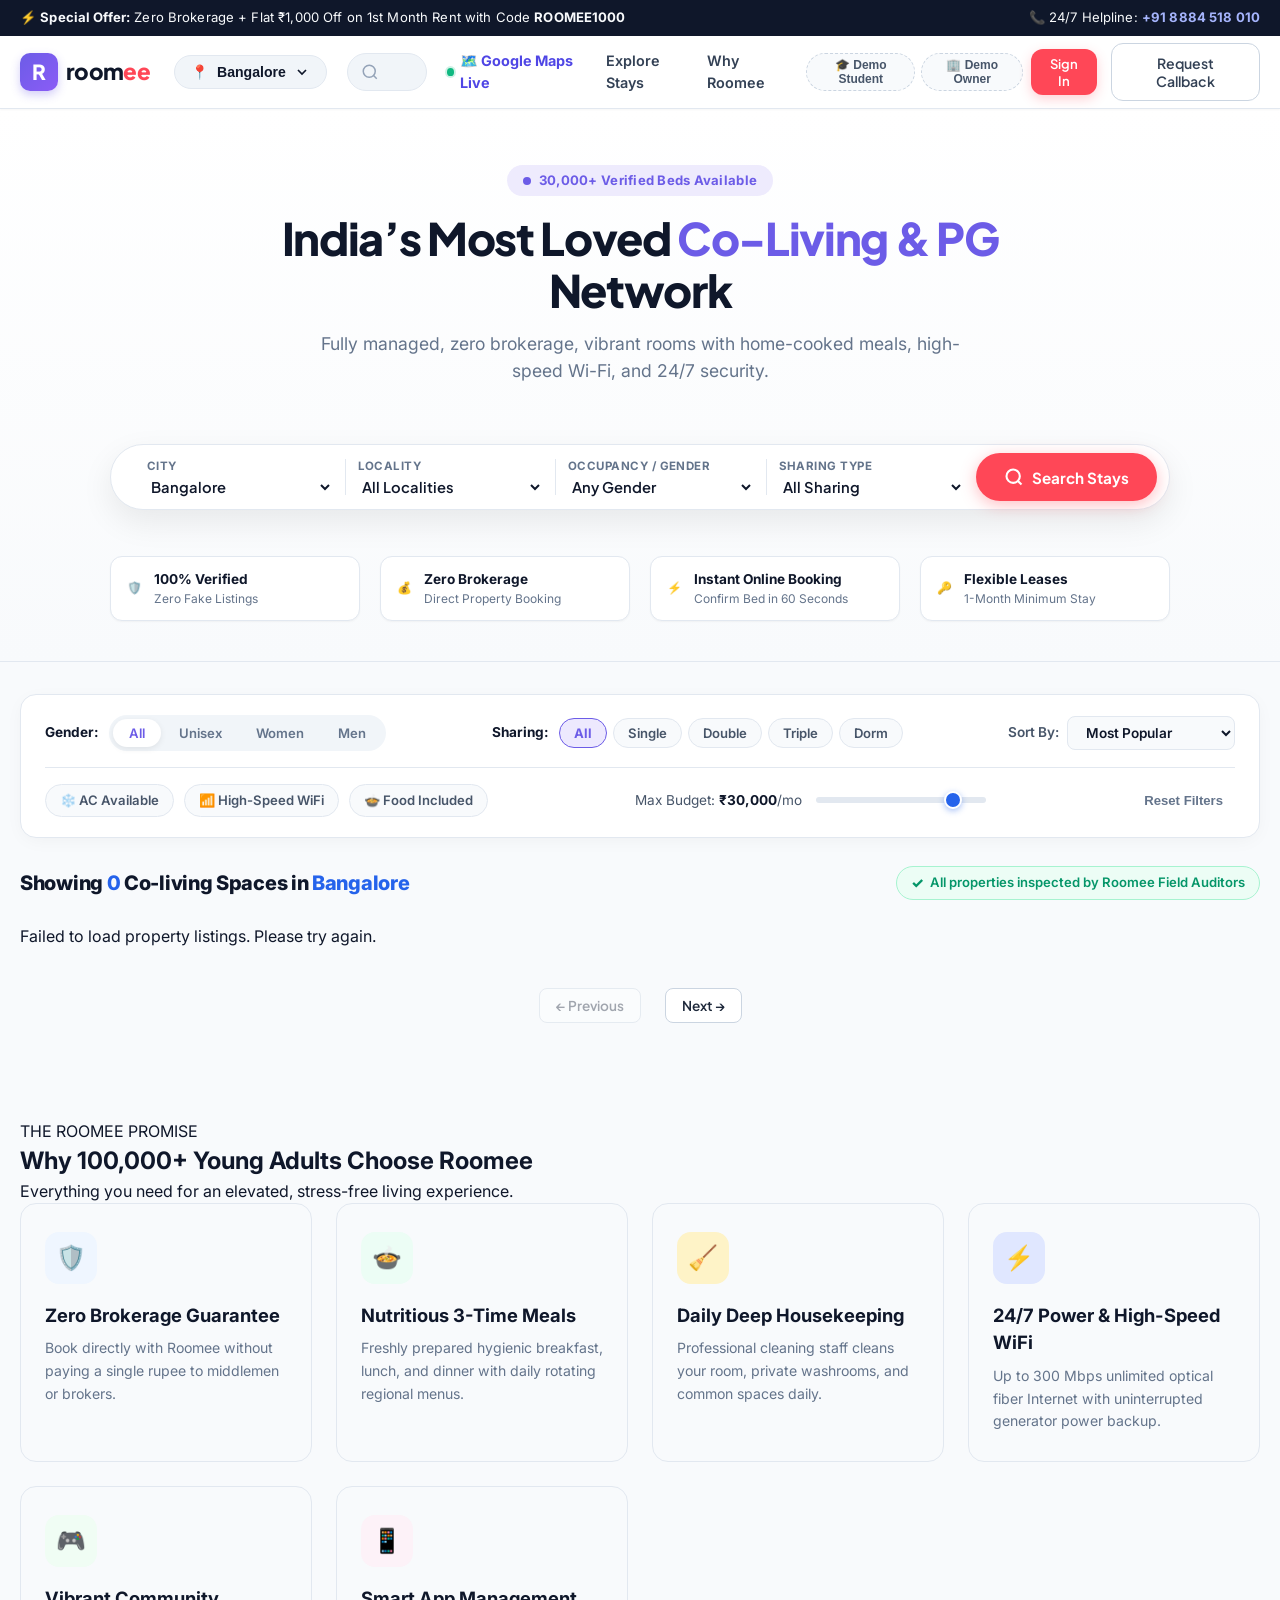
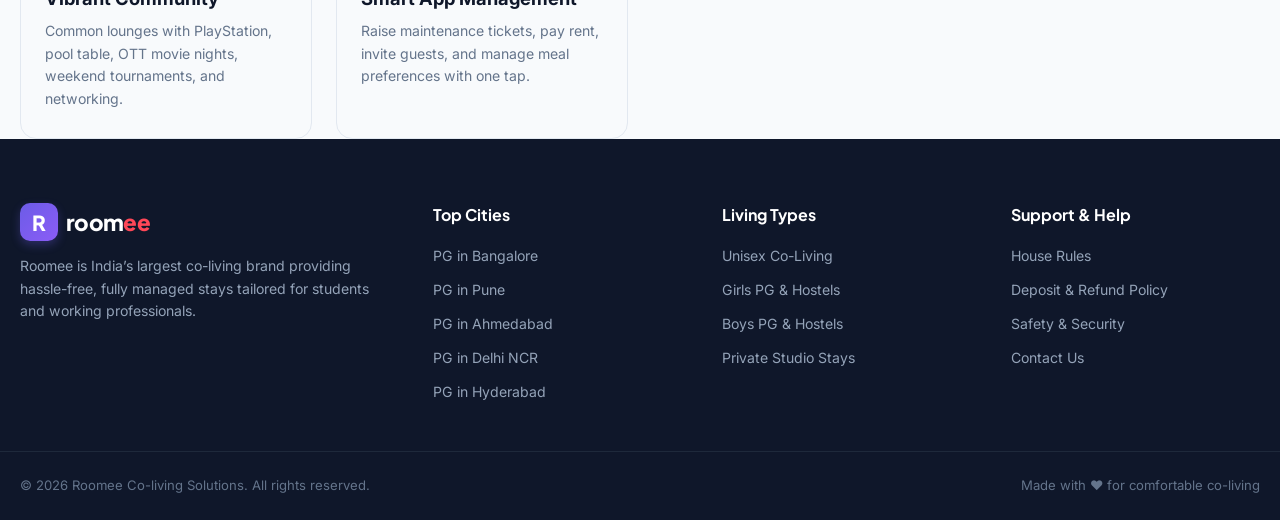
==== commit 840db0fd: "feat: real Google Maps PG discovery & full-stack split-screen overhaul" ====
--- a/index.html
+++ b/index.html
@@ -53,6 +53,10 @@
       </div>
 
       <div class="nav-right" id="navRight">
+        <a href="/discovery" class="nav-link" style="color: #4f46e5; font-weight: 700; display: inline-flex; align-items: center; gap: 6px;">
+          <span style="display:inline-block; width:8px; height:8px; border-radius:50%; background:#10b981; box-shadow: 0 0 0 2px rgba(16,185,129,0.2);"></span>
+          🗺️ Google Maps Live
+        </a>
         <a href="#exploreSection" class="nav-link">Explore Stays</a>
         <a href="#whyRoomee" class="nav-link">Why Roomee</a>
         
@@ -65,6 +69,7 @@
       </div>
     </div>
   </header>
+
 
   <!-- Hero Section -->
   <section class="hero-section">
